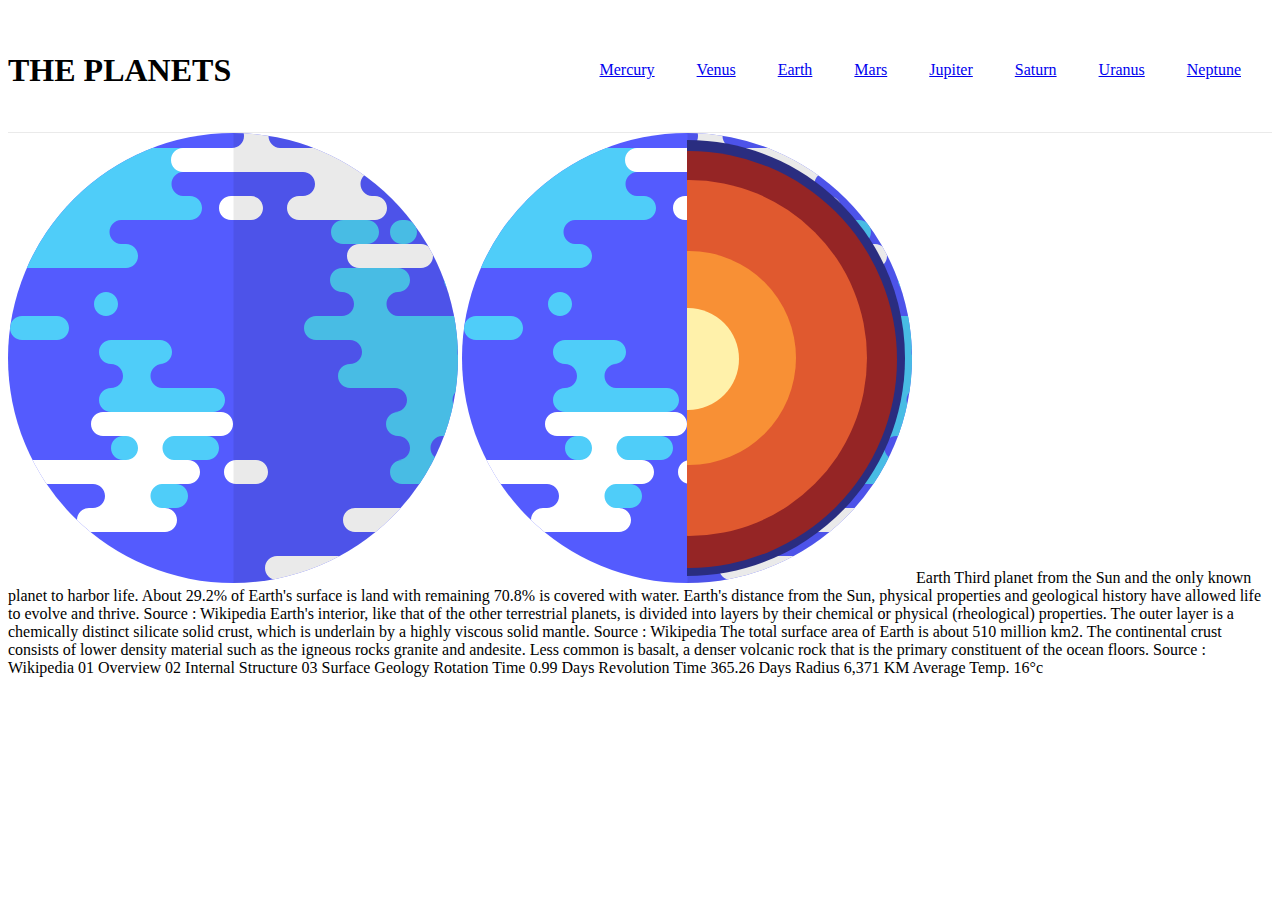
==== earth.html @ 42d2d6a1 "joe fixed my links because he's a god" ====
<!DOCTYPE html>
<html lang="en">
<head>
  <meta charset="UTF-8">
  <meta name="viewport" content="width=device-width, initial-scale=1.0">

  <link rel="icon" type="image/png" sizes="32x32" href="./assets/favicon-32x32.png">
  <link rel="stylesheet" href="styles.css">
  
  <title>Frontend Mentor | Planets fact site</title>
</head>

<body>

    <!-- Header Start -->

    <header>
      <div class="header__logo">
        <h1>THE PLANETS</h1>
      </div>
      <div>
        <ul class="header__nav">
          <li class="header__li"><a href="index.html">Mercury</a></li>
          <li class="header__li"><a href="venus.html">Venus</a></li>
          <li class="header__li"><a href="earth.html">Earth</a></li>
          <li class="header__li"><a href="mars.html">Mars</a></li>
          <li class="header__li"><a href="jupiter.html">Jupiter</a></li>
          <li class="header__li"><a href="saturn.html">Saturn</a></li>
          <li class="header__li"><a href="uranus.html">Uranus</a></li>
          <li class="header__li"><a href="neptune.html">Neptune</a></li>
        </ul>
      </div>
    </header>
  
    <!-- Header End -->

    <!-- Planet SVGs Start -->

    <svg xmlns="http://www.w3.org/2000/svg" xmlns:xlink="http://www.w3.org/1999/xlink" width="450" height="450"><defs><circle id="a" cx="225" cy="225" r="225"/><circle id="c" cx="225" cy="225" r="225"/><circle id="e" cx="225" cy="225" r="225"/><circle id="g" cx="225" cy="225" r="225"/><circle id="i" cx="225" cy="225" r="225"/><circle id="k" cx="225" cy="225" r="225"/></defs><g fill="none" fill-rule="evenodd"><circle cx="225" cy="225" r="225" fill="#545BFE" fill-rule="nonzero"/><mask id="b" fill="#fff"><use xlink:href="#a"/></mask><path fill="#4FCDF9" fill-rule="nonzero" d="M134 351c6.627 0 12-5.373 12-12s-5.373-12-12-12h-19c-6.627 0-12-5.373-12-12s5.373-12 12-12h-2c6.627 0 12-5.373 12-12s-5.373-12-12-12h-10c-6.627 0-12-5.373-12-12s5.373-12 12-12 12-5.373 12-12-5.373-12-12-12-12-5.373-12-12 5.373-12 12-12h49c6.627 0 12 5.373 12 12s-5.373 12-12 12h2v.01c-6.395.263-11.5 5.53-11.5 11.99s5.105 11.727 11.5 11.99v.01h51c6.627 0 12 5.373 12 12s-5.373 12-12 12h-6v.01c-6.395.262-11.5 5.53-11.5 11.99s5.105 11.728 11.5 11.99v.01c6.627 0 12 5.373 12 12s-5.373 12-12 12h-27v.01c-6.395.262-11.5 5.53-11.5 11.99s5.105 11.728 11.5 11.99v.01h-4c6.627 0 12 5.373 12 12s-5.373 12-12 12h-29c-6.627 0-12-5.373-12-12s5.373-12 12-12h-5zM49 183c6.627 0 12 5.373 12 12s-5.373 12-12 12H14c-6.627 0-12-5.373-12-12s5.373-12 12-12h35zm49-24c6.627 0 12 5.373 12 12s-5.373 12-12 12-12-5.373-12-12 5.373-12 12-12zm78-144c6.627 0 12 5.373 12 12s-5.373 12-12 12h-1v.01c-6.395.263-11.5 5.53-11.5 11.99s5.105 11.727 11.5 11.99V63h7c6.627 0 12 5.373 12 12s-5.373 12-12 12h-69v.01c-6.395.263-11.5 5.53-11.5 11.99s5.105 11.728 11.5 11.99v.01h5c6.627 0 12 5.373 12 12s-5.373 12-12 12H-1c-6.627 0-12-5.373-12-12s5.373-12 12-12H9c6.627 0 12-5.373 12-12S15.627 87 9 87h4C6.373 87 1 81.627 1 75s5.373-12 12-12h6c6.627 0 12-5.373 12-12s-5.373-12-12-12h-48c-6.627 0-12-5.373-12-12s5.373-12 12-12h205z" mask="url(#b)"/><mask id="d" fill="#fff"><use xlink:href="#c"/></mask><path fill="#4FCDF9" fill-rule="nonzero" d="M390 327c6.627 0 12-5.373 12-12s-5.373-12-12-12-12-5.373-12-12 5.373-12 12-12h-3c6.627 0 12-5.373 12-12s-5.373-12-12-12h-45c-6.627 0-12-5.373-12-12s5.373-12 12-12 12-5.373 12-12-5.373-12-12-12h-34c-6.627 0-12-5.373-12-12s5.373-12 12-12h26c6.627 0 12-5.373 12-12s-5.373-12-12-12-12-5.373-12-12 5.373-12 12-12h56c6.627 0 12 5.373 12 12s-5.373 12-12 12l-.001.01c-6.395.263-11.499 5.53-11.499 11.99s5.104 11.727 11.499 11.99l.001.01h91c6.627 0 12 5.373 12 12s-5.373 12-12 12h-20v.01c-6.395.263-11.5 5.53-11.5 11.99s5.105 11.727 11.5 11.99v.01h10c6.627 0 12 5.373 12 12s-5.373 12-12 12h-15l-.001.01c-6.395.263-11.499 5.53-11.499 11.99s5.104 11.727 11.499 11.99l.001.01h-2c6.627 0 12 5.373 12 12s-5.373 12-12 12h-20v.01c-6.395.262-11.5 5.53-11.5 11.99s5.105 11.728 11.5 11.99v.01h-4c6.627 0 12 5.373 12 12s-5.373 12-12 12h-36c-6.627 0-12-5.373-12-12s5.373-12 12-12h-4zm90-24c6.627 0 12 5.373 12 12s-5.373 12-12 12-12-5.373-12-12 5.373-12 12-12zm-18-168c6.627 0 12 5.373 12 12s-5.373 12-12 12h-14c-6.627 0-12-5.373-12-12s5.373-12 12-12h14zm198-72c6.627 0 12 5.373 12 12s-5.373 12-12 12h-7v.01c-6.395.263-11.5 5.53-11.5 11.99s5.105 11.728 11.5 11.99v.01h16c6.627 0 12 5.373 12 12s-5.373 12-12 12H495c-6.627 0-12-5.373-12-12s5.373-12 12-12h-5c6.627 0 12-5.373 12-12s-5.373-12-12-12h-41c-6.627 0-12-5.373-12-12s5.373-12 12-12h211zM359 87c6.627 0 12 5.373 12 12s-5.373 12-12 12h-24c-6.627 0-12-5.373-12-12s5.373-12 12-12h24zm38 0c6.627 0 12 5.373 12 12s-5.373 12-12 12h-3c-6.627 0-12-5.373-12-12s5.373-12 12-12h3zm13-48c6.627 0 12 5.373 12 12s-5.373 12-12 12h-24c-6.627 0-12-5.373-12-12s5.373-12 12-12h24z" mask="url(#d)"/><mask id="f" fill="#fff"><use xlink:href="#e"/></mask><path fill="#FFF" fill-rule="nonzero" d="M413 111c6.627 0 12 5.373 12 12s-5.373 12-12 12h-62c-6.627 0-12-5.373-12-12s5.373-12 12-12h62zM307 51c0-6.627-5.373-12-12-12H175c-6.627 0-12-5.373-12-12s5.373-12 12-12h49c6.627 0 12-5.373 12-12s-5.373-12-12-12h-16c-6.627 0-12-5.373-12-12s5.373-12 12-12h62c6.627 0 12 5.373 12 12s-5.373 12-12 12h2v.01c-6.395.262-11.5 5.53-11.5 11.99s5.105 11.728 11.5 11.99V15h160c6.627 0 12 5.373 12 12s-5.373 12-12 12h-68l-.001.01c-6.395.263-11.499 5.53-11.499 11.99S357.604 62.727 364 62.99L364 63h3c6.627 0 12 5.373 12 12s-5.373 12-12 12h-76c-6.627 0-12-5.373-12-12s5.373-12 12-12h4c6.627 0 12-5.373 12-12zm128 12c6.627 0 12 5.373 12 12s-5.373 12-12 12h-20c-6.627 0-12-5.373-12-12s5.373-12 12-12h20zm-192 0c6.627 0 12 5.373 12 12s-5.373 12-12 12h-20c-6.627 0-12-5.373-12-12s5.373-12 12-12h20zm231-96c6.627 0 12 5.373 12 12s-5.373 12-12 12H318c-6.627 0-12-5.373-12-12s5.373-12 12-12h156z" mask="url(#f)"/><mask id="h" fill="#fff"><use xlink:href="#g"/></mask><path fill="#FFF" fill-rule="nonzero" d="M97 363c0-6.627-5.373-12-12-12H17c-6.627 0-12-5.373-12-12s5.373-12 12-12h101c6.627 0 12-5.373 12-12s-5.373-12-12-12H95c-6.627 0-12-5.373-12-12s5.373-12 12-12h118c6.627 0 12 5.373 12 12s-5.373 12-12 12h-47v.01c-6.395.262-11.5 5.53-11.5 11.99s5.105 11.728 11.5 11.99v.01h14c6.627 0 12 5.373 12 12s-5.373 12-12 12h-26l-.001.01c-6.395.263-11.499 5.53-11.499 11.99s5.104 11.727 11.499 11.99l.001.01h3c6.627 0 12 5.373 12 12s-5.373 12-12 12H81c-6.627 0-12-5.373-12-12s5.373-12 12-12h4c6.627 0 12-5.373 12-12zm151-36c6.627 0 12 5.373 12 12s-5.373 12-12 12h-20c-6.627 0-12-5.373-12-12s5.373-12 12-12h20z" mask="url(#h)"/><mask id="j" fill="#fff"><use xlink:href="#i"/></mask><path fill="#FFF" fill-rule="nonzero" d="M349 459c0-6.627-5.373-12-12-12h-68c-6.627 0-12-5.373-12-12s5.373-12 12-12h101c6.627 0 12-5.373 12-12s-5.373-12-12-12h-23c-6.627 0-12-5.373-12-12s5.373-12 12-12h118c6.627 0 12 5.373 12 12s-5.373 12-12 12h-47v.01c-6.395.262-11.5 5.53-11.5 11.99s5.105 11.728 11.5 11.99v.01h14c6.627 0 12 5.373 12 12s-5.373 12-12 12h-26l-.001.01c-6.395.263-11.499 5.53-11.499 11.99s5.104 11.727 11.499 11.99l.001.01h3c6.627 0 12 5.373 12 12s-5.373 12-12 12h-76c-6.627 0-12-5.373-12-12s5.373-12 12-12h4c6.627 0 12-5.373 12-12zm151-36c6.627 0 12 5.373 12 12s-5.373 12-12 12h-20c-6.627 0-12-5.373-12-12s5.373-12 12-12h20z" mask="url(#j)"/><mask id="l" fill="#fff"><use xlink:href="#k"/></mask><path fill="#000" fill-rule="nonzero" mask="url(#l)" opacity=".078" d="M225.484-25h250.484v500H225.484z"/></g></svg>

    <svg xmlns="http://www.w3.org/2000/svg" xmlns:xlink="http://www.w3.org/1999/xlink" width="450" height="450"><defs><circle id="a" cx="225" cy="225" r="225"/><circle id="c" cx="225" cy="225" r="225"/><circle id="e" cx="225" cy="225" r="225"/><circle id="g" cx="225" cy="225" r="225"/><circle id="i" cx="225" cy="225" r="225"/><circle id="k" cx="225" cy="225" r="225"/><path id="m" d="M0 0c120.398 0 218 97.602 218 218S120.398 436 0 436z"/></defs><g fill="none" fill-rule="evenodd"><circle cx="225" cy="225" r="225" fill="#545BFE" fill-rule="nonzero"/><mask id="b" fill="#fff"><use xlink:href="#a"/></mask><path fill="#4FCDF9" fill-rule="nonzero" d="M134 351c6.627 0 12-5.373 12-12s-5.373-12-12-12h-19c-6.627 0-12-5.373-12-12s5.373-12 12-12h-2c6.627 0 12-5.373 12-12s-5.373-12-12-12h-10c-6.627 0-12-5.373-12-12s5.373-12 12-12 12-5.373 12-12-5.373-12-12-12-12-5.373-12-12 5.373-12 12-12h49c6.627 0 12 5.373 12 12s-5.373 12-12 12h2v.01c-6.395.263-11.5 5.53-11.5 11.99s5.105 11.727 11.5 11.99v.01h51c6.627 0 12 5.373 12 12s-5.373 12-12 12h-6v.01c-6.395.262-11.5 5.53-11.5 11.99s5.105 11.728 11.5 11.99v.01c6.627 0 12 5.373 12 12s-5.373 12-12 12h-27v.01c-6.395.262-11.5 5.53-11.5 11.99s5.105 11.728 11.5 11.99v.01h-4c6.627 0 12 5.373 12 12s-5.373 12-12 12h-29c-6.627 0-12-5.373-12-12s5.373-12 12-12h-5zM49 183c6.627 0 12 5.373 12 12s-5.373 12-12 12H14c-6.627 0-12-5.373-12-12s5.373-12 12-12h35zm49-24c6.627 0 12 5.373 12 12s-5.373 12-12 12-12-5.373-12-12 5.373-12 12-12zm78-144c6.627 0 12 5.373 12 12s-5.373 12-12 12h-1v.01c-6.395.263-11.5 5.53-11.5 11.99s5.105 11.727 11.5 11.99V63h7c6.627 0 12 5.373 12 12s-5.373 12-12 12h-69v.01c-6.395.263-11.5 5.53-11.5 11.99s5.105 11.728 11.5 11.99v.01h5c6.627 0 12 5.373 12 12s-5.373 12-12 12H-1c-6.627 0-12-5.373-12-12s5.373-12 12-12H9c6.627 0 12-5.373 12-12S15.627 87 9 87h4C6.373 87 1 81.627 1 75s5.373-12 12-12h6c6.627 0 12-5.373 12-12s-5.373-12-12-12h-48c-6.627 0-12-5.373-12-12s5.373-12 12-12h205z" mask="url(#b)"/><mask id="d" fill="#fff"><use xlink:href="#c"/></mask><path fill="#4FCDF9" fill-rule="nonzero" d="M390 327c6.627 0 12-5.373 12-12s-5.373-12-12-12-12-5.373-12-12 5.373-12 12-12h-3c6.627 0 12-5.373 12-12s-5.373-12-12-12h-45c-6.627 0-12-5.373-12-12s5.373-12 12-12 12-5.373 12-12-5.373-12-12-12h-34c-6.627 0-12-5.373-12-12s5.373-12 12-12h26c6.627 0 12-5.373 12-12s-5.373-12-12-12-12-5.373-12-12 5.373-12 12-12h56c6.627 0 12 5.373 12 12s-5.373 12-12 12l-.001.01c-6.395.263-11.499 5.53-11.499 11.99s5.104 11.727 11.499 11.99l.001.01h91c6.627 0 12 5.373 12 12s-5.373 12-12 12h-20v.01c-6.395.263-11.5 5.53-11.5 11.99s5.105 11.727 11.5 11.99v.01h10c6.627 0 12 5.373 12 12s-5.373 12-12 12h-15l-.001.01c-6.395.263-11.499 5.53-11.499 11.99s5.104 11.727 11.499 11.99l.001.01h-2c6.627 0 12 5.373 12 12s-5.373 12-12 12h-20v.01c-6.395.262-11.5 5.53-11.5 11.99s5.105 11.728 11.5 11.99v.01h-4c6.627 0 12 5.373 12 12s-5.373 12-12 12h-36c-6.627 0-12-5.373-12-12s5.373-12 12-12h-4zm90-24c6.627 0 12 5.373 12 12s-5.373 12-12 12-12-5.373-12-12 5.373-12 12-12zm-18-168c6.627 0 12 5.373 12 12s-5.373 12-12 12h-14c-6.627 0-12-5.373-12-12s5.373-12 12-12h14zm198-72c6.627 0 12 5.373 12 12s-5.373 12-12 12h-7v.01c-6.395.263-11.5 5.53-11.5 11.99s5.105 11.728 11.5 11.99v.01h16c6.627 0 12 5.373 12 12s-5.373 12-12 12H495c-6.627 0-12-5.373-12-12s5.373-12 12-12h-5c6.627 0 12-5.373 12-12s-5.373-12-12-12h-41c-6.627 0-12-5.373-12-12s5.373-12 12-12h211zM359 87c6.627 0 12 5.373 12 12s-5.373 12-12 12h-24c-6.627 0-12-5.373-12-12s5.373-12 12-12h24zm38 0c6.627 0 12 5.373 12 12s-5.373 12-12 12h-3c-6.627 0-12-5.373-12-12s5.373-12 12-12h3zm13-48c6.627 0 12 5.373 12 12s-5.373 12-12 12h-24c-6.627 0-12-5.373-12-12s5.373-12 12-12h24z" mask="url(#d)"/><mask id="f" fill="#fff"><use xlink:href="#e"/></mask><path fill="#FFF" fill-rule="nonzero" d="M413 111c6.627 0 12 5.373 12 12s-5.373 12-12 12h-62c-6.627 0-12-5.373-12-12s5.373-12 12-12h62zM307 51c0-6.627-5.373-12-12-12H175c-6.627 0-12-5.373-12-12s5.373-12 12-12h49c6.627 0 12-5.373 12-12s-5.373-12-12-12h-16c-6.627 0-12-5.373-12-12s5.373-12 12-12h62c6.627 0 12 5.373 12 12s-5.373 12-12 12h2v.01c-6.395.262-11.5 5.53-11.5 11.99s5.105 11.728 11.5 11.99V15h160c6.627 0 12 5.373 12 12s-5.373 12-12 12h-68l-.001.01c-6.395.263-11.499 5.53-11.499 11.99S357.604 62.727 364 62.99L364 63h3c6.627 0 12 5.373 12 12s-5.373 12-12 12h-76c-6.627 0-12-5.373-12-12s5.373-12 12-12h4c6.627 0 12-5.373 12-12zm128 12c6.627 0 12 5.373 12 12s-5.373 12-12 12h-20c-6.627 0-12-5.373-12-12s5.373-12 12-12h20zm-192 0c6.627 0 12 5.373 12 12s-5.373 12-12 12h-20c-6.627 0-12-5.373-12-12s5.373-12 12-12h20zm231-96c6.627 0 12 5.373 12 12s-5.373 12-12 12H318c-6.627 0-12-5.373-12-12s5.373-12 12-12h156z" mask="url(#f)"/><mask id="h" fill="#fff"><use xlink:href="#g"/></mask><path fill="#FFF" fill-rule="nonzero" d="M97 363c0-6.627-5.373-12-12-12H17c-6.627 0-12-5.373-12-12s5.373-12 12-12h101c6.627 0 12-5.373 12-12s-5.373-12-12-12H95c-6.627 0-12-5.373-12-12s5.373-12 12-12h118c6.627 0 12 5.373 12 12s-5.373 12-12 12h-47v.01c-6.395.262-11.5 5.53-11.5 11.99s5.105 11.728 11.5 11.99v.01h14c6.627 0 12 5.373 12 12s-5.373 12-12 12h-26l-.001.01c-6.395.263-11.499 5.53-11.499 11.99s5.104 11.727 11.499 11.99l.001.01h3c6.627 0 12 5.373 12 12s-5.373 12-12 12H81c-6.627 0-12-5.373-12-12s5.373-12 12-12h4c6.627 0 12-5.373 12-12zm151-36c6.627 0 12 5.373 12 12s-5.373 12-12 12h-20c-6.627 0-12-5.373-12-12s5.373-12 12-12h20z" mask="url(#h)"/><mask id="j" fill="#fff"><use xlink:href="#i"/></mask><path fill="#FFF" fill-rule="nonzero" d="M349 459c0-6.627-5.373-12-12-12h-68c-6.627 0-12-5.373-12-12s5.373-12 12-12h101c6.627 0 12-5.373 12-12s-5.373-12-12-12h-23c-6.627 0-12-5.373-12-12s5.373-12 12-12h118c6.627 0 12 5.373 12 12s-5.373 12-12 12h-47v.01c-6.395.262-11.5 5.53-11.5 11.99s5.105 11.728 11.5 11.99v.01h14c6.627 0 12 5.373 12 12s-5.373 12-12 12h-26l-.001.01c-6.395.263-11.499 5.53-11.499 11.99s5.104 11.727 11.499 11.99l.001.01h3c6.627 0 12 5.373 12 12s-5.373 12-12 12h-76c-6.627 0-12-5.373-12-12s5.373-12 12-12h4c6.627 0 12-5.373 12-12zm151-36c6.627 0 12 5.373 12 12s-5.373 12-12 12h-20c-6.627 0-12-5.373-12-12s5.373-12 12-12h20z" mask="url(#j)"/><mask id="l" fill="#fff"><use xlink:href="#k"/></mask><path fill="#000" fill-rule="nonzero" mask="url(#l)" opacity=".078" d="M225.484-25h250.484v500H225.484z"/><g transform="translate(225 7)"><mask id="n" fill="#fff"><use xlink:href="#m"/></mask><use fill="#2A2D80" xlink:href="#m"/><circle cx="1.5" cy="219.5" r="208.5" fill="#952525" mask="url(#n)"/><circle cx="2" cy="218" r="178" fill="#E0592F" mask="url(#n)"/><circle cx="2" cy="218" r="107" fill="#F89035" mask="url(#n)"/><circle cx="1" cy="219" r="51" fill="#FFF1AA" mask="url(#n)"/></g></g></svg>

    <!-- Planet SVGs End -->

  Earth

  <!-- Overview Content Start -->

  Third planet from the Sun and the only known planet to harbor life. 
  About 29.2% of Earth's surface is land with remaining 70.8% is 
  covered with water. Earth's distance from the Sun, physical properties 
  and geological history have allowed life to evolve and thrive.

  Source : Wikipedia <!-- URL: https://en.wikipedia.org/wiki/Earth -->

  <!-- Overview Content End -->

  <!-- Internal Structure Content Start -->

  Earth's interior, like that of the other terrestrial planets, is divided 
  into layers by their chemical or physical (rheological) properties. The 
  outer layer is a chemically distinct silicate solid crust, which is 
  underlain by a highly viscous solid mantle.

  Source : Wikipedia <!-- URL: https://en.wikipedia.org/wiki/Earth#Internal_structure -->

  <!-- Internal Structure Content End -->

  <!-- Surface Geology Content Start -->

  The total surface area of Earth is about 510 million km2. The continental 
  crust consists of lower density material such as the igneous rocks granite 
  and andesite. Less common is basalt, a denser volcanic rock that is the 
  primary constituent of the ocean floors.

  Source : Wikipedia <!-- URL: https://en.wikipedia.org/wiki/Earth#Surface -->

  <!-- Surface Geology Content End -->

  01 Overview
  02 Internal Structure
  03 Surface Geology

  Rotation Time
  0.99 Days

  Revolution Time
  365.26 Days

  Radius
  6,371 KM

  Average Temp.
  16°c
</body>

</html>
---- styles.css ----
/* Header */
header {
  position: relative;
  display: flex;
  justify-content: space-between;
  align-items: center;
  padding: 1rem 0;
  border-bottom: 1px solid #eaeaea;
}

/* Navigation */
nav {
  position: relative;
  display: flex;
  display: flex;
  flex-direction: row;
  justify-content: space-between;
}

.header__logo {
  margin-right: 1rem;
}

.header__nav {
  margin: 1;
  /* margin-left: 1rem; */
  display: flex;
  flex-direction: row;
  justify-content: space-between;
  padding: 1rem 0;
  padding-right: 10px;
  list-style: none;
}

.header__li {
  margin: 0 1rem;
  padding: 5px;
  
}

/* Body */
body {
  position: relative;
}

/* Footer */
footer {
  position: relative;
}
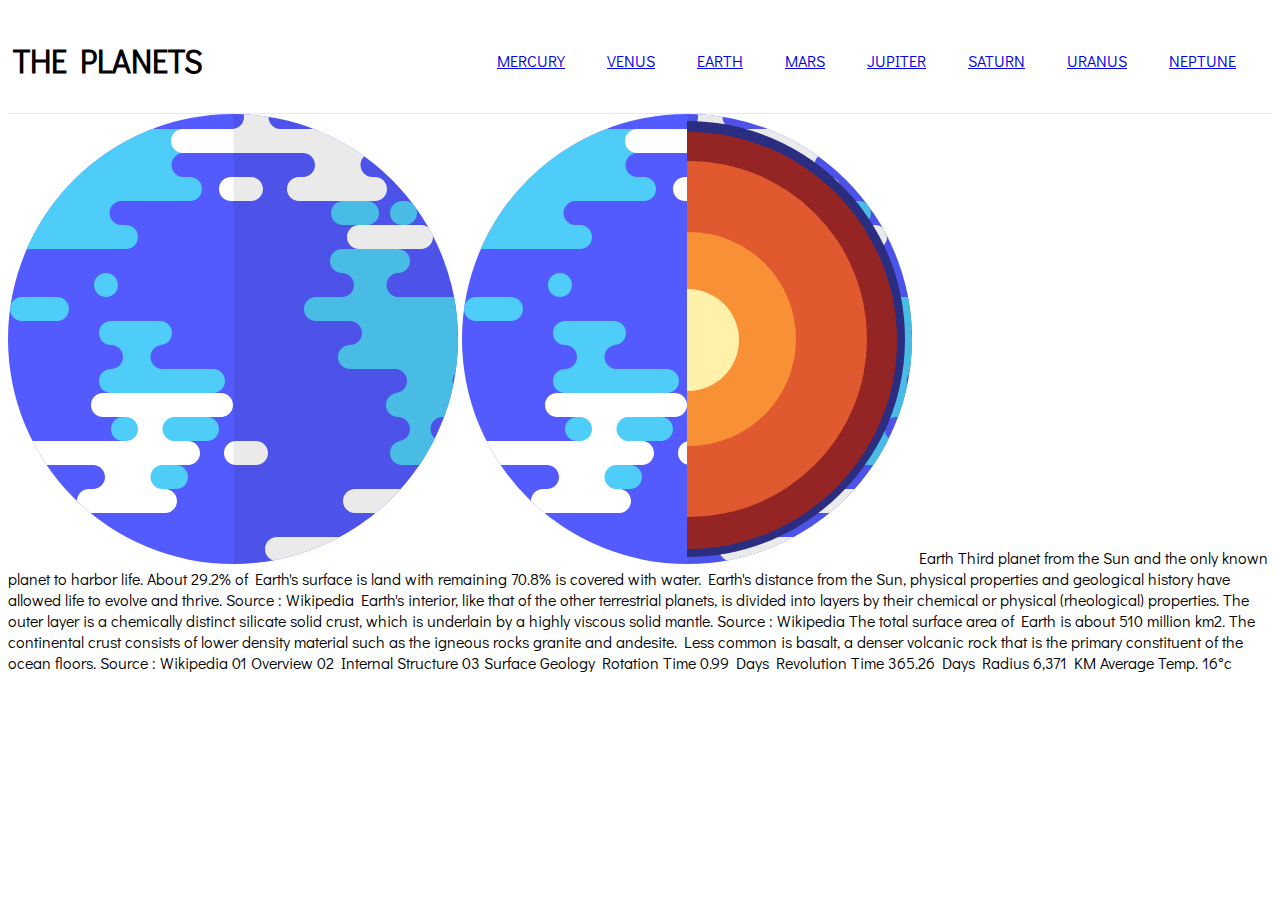
==== commit 9dcc6daa: "found a similar font to preview. sticking with it for now" ====
--- a/earth.html
+++ b/earth.html
@@ -6,6 +6,9 @@
 
   <link rel="icon" type="image/png" sizes="32x32" href="./assets/favicon-32x32.png">
   <link rel="stylesheet" href="styles.css">
+  <link rel="preconnect" href="https://fonts.googleapis.com">
+<link rel="preconnect" href="https://fonts.gstatic.com" crossorigin>
+<link href="https://fonts.googleapis.com/css2?family=Bebas+Neue&family=Didact+Gothic&display=swap" rel="stylesheet">
   
   <title>Frontend Mentor | Planets fact site</title>
 </head>
@@ -20,14 +23,14 @@
       </div>
       <div>
         <ul class="header__nav">
-          <li class="header__li"><a href="index.html">Mercury</a></li>
-          <li class="header__li"><a href="venus.html">Venus</a></li>
-          <li class="header__li"><a href="earth.html">Earth</a></li>
-          <li class="header__li"><a href="mars.html">Mars</a></li>
-          <li class="header__li"><a href="jupiter.html">Jupiter</a></li>
-          <li class="header__li"><a href="saturn.html">Saturn</a></li>
-          <li class="header__li"><a href="uranus.html">Uranus</a></li>
-          <li class="header__li"><a href="neptune.html">Neptune</a></li>
+          <li class="header__li"><a href="index.html">MERCURY</a></li>
+          <li class="header__li"><a href="venus.html">VENUS</a></li>
+          <li class="header__li"><a href="earth.html">EARTH</a></li>
+          <li class="header__li"><a href="mars.html">MARS</a></li>
+          <li class="header__li"><a href="jupiter.html">JUPITER</a></li>
+          <li class="header__li"><a href="saturn.html">SATURN</a></li>
+          <li class="header__li"><a href="uranus.html">URANUS</a></li>
+          <li class="header__li"><a href="neptune.html">NEPTUNE</a></li>
         </ul>
       </div>
     </header>
--- a/styles.css
+++ b/styles.css
@@ -6,6 +6,7 @@
   align-items: center;
   padding: 1rem 0;
   border-bottom: 1px solid #eaeaea;
+  padding: 5px;
 }
 
 /* Navigation */
@@ -35,12 +36,14 @@
 .header__li {
   margin: 0 1rem;
   padding: 5px;
-  
+
 }
 
 /* Body */
 body {
   position: relative;
+  font-family: 'Bebas Neue', sans-serif;
+  font-family: 'Didact Gothic', sans-serif;
 }
 
 /* Footer */
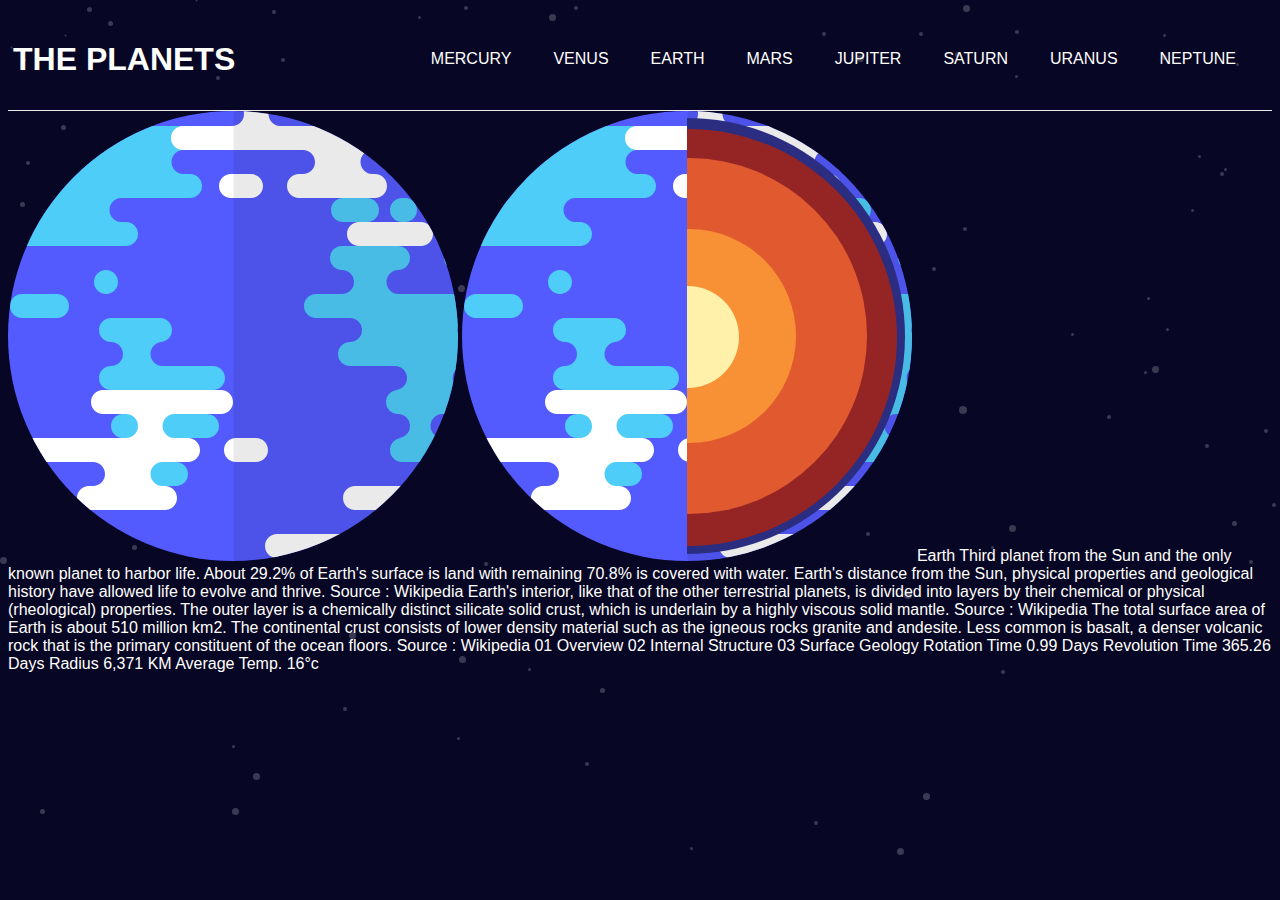
==== commit 20293ee6: "back on the grind" ====
--- a/earth.html
+++ b/earth.html
@@ -7,8 +7,8 @@
   <link rel="icon" type="image/png" sizes="32x32" href="./assets/favicon-32x32.png">
   <link rel="stylesheet" href="styles.css">
   <link rel="preconnect" href="https://fonts.googleapis.com">
-<link rel="preconnect" href="https://fonts.gstatic.com" crossorigin>
-<link href="https://fonts.googleapis.com/css2?family=Bebas+Neue&family=Didact+Gothic&display=swap" rel="stylesheet">
+  <link rel="preconnect" href="https://fonts.gstatic.com" crossorigin>
+  <link href="https://fonts.googleapis.com/css2?family=Noto+Sans:ital,wght@0,100..900;1,100..900&display=swap" rel="stylesheet">
   
   <title>Frontend Mentor | Planets fact site</title>
 </head>
--- a/styles.css
+++ b/styles.css
@@ -8,6 +8,7 @@
   border-bottom: 1px solid #eaeaea;
   padding: 5px;
 }
+
 
 /* Navigation */
 nav {
@@ -39,14 +40,80 @@
 
 }
 
+
 /* Body */
 body {
   position: relative;
-  font-family: 'Bebas Neue', sans-serif;
+  font-family: 'Noto Sans', sans-serif;
   font-family: 'Didact Gothic', sans-serif;
+  font-weight:400;
+  background-color: rgba(7,6,37,255);
+  color: #fffffc;
+  background-image: url('data:image/svg+xml,<svg xmlns="http://www.w3.org/2000/svg" width="1532" height="1291"><g fill="%23FFF" fill-rule="evenodd" opacity=".202"><circle cx="1155.5" cy="369.5" r="3.5"/><circle cx="1145.5" cy="372.5" r="1.5"/><circle cx="1167.5" cy="329.5" r="1.5"/><circle cx="1148.5" cy="298.5" r="1.5"/><circle cx="1225.5" cy="169.5" r="1.5"/><circle cx="1222" cy="174" r="2"/><circle cx="1199.5" cy="156.5" r="1.5"/><circle cx="1192.5" cy="210.5" r="1.5"/><circle cx="1344" cy="192" r="2"/><circle cx="1336" cy="332" r="2"/><circle cx="1362.5" cy="350.5" r="1.5"/><circle cx="1164.5" cy="57.5" r="2.5"/><circle cx="1237.5" cy="64.5" r="1.5"/><circle cx="1164.5" cy="35.5" r="1.5"/><circle cx="1016.5" cy="76.5" r="1.5"/><circle cx="1017" cy="32" r="2"/><circle cx="966.5" cy="8.5" r="3.5"/><circle cx="957.5" cy="54.5" r="2.5"/><circle cx="860.5" cy="58.5" r="3.5"/><circle cx="921" cy="34" r="2"/><circle cx="965" cy="229" r="2"/><circle cx="934" cy="269" r="2"/><circle cx="885.5" cy="287.5" r="1.5"/><circle cx="874.5" cy="302.5" r="1.5"/><circle cx="963" cy="410" r="4"/><circle cx="852" cy="372" r="2"/><circle cx="805" cy="331" r="2"/><circle cx="812.5" cy="256.5" r="1"/><circle cx="766.5" cy="281.5" r="1.5"/><circle cx="1510" cy="17" r="2"/><circle cx="1516.5" cy="20.5" r="2.5"/><circle cx="1457" cy="200" r="2"/><circle cx="1431.5" cy="75.5" r="1.5"/><circle cx="1420.5" cy="89.5" r="1.5"/><circle cx="1357.5" cy="43.5" r="1"/><circle cx="1310.5" cy="70.5" r="1.5"/><circle cx="805.5" cy="474.5" r="2.5"/><circle cx="1490" cy="409" r="2"/><circle cx="1508.5" cy="356.5" r="1.5"/><circle cx="1072.5" cy="334.5" r="1.5"/><circle cx="1109" cy="417" r="2"/><circle cx="1207" cy="446" r="2"/><circle cx="1266" cy="431" r="2"/><circle cx="1234.5" cy="523.5" r="2.5"/><circle cx="1274" cy="505" r="2"/><circle cx="1403.5" cy="481.5" r="1.5"/><circle cx="1417" cy="525" r="2"/><circle cx="1251" cy="562" r="2"/><circle cx="1326" cy="578" r="2"/><circle cx="1417.5" cy="661.5" r="2.5"/><circle cx="1396" cy="696" r="2"/><circle cx="1427.5" cy="677.5" r="1.5"/><circle cx="1258.5" cy="643.5" r="1.5"/><circle cx="1343.5" cy="758.5" r="2.5"/><circle cx="1498" cy="673" r="2"/><circle cx="1529.5" cy="633.5" r="2.5"/><circle cx="1440.5" cy="575.5" r="1"/><circle cx="1306.5" cy="918.5" r="1.5"/><circle cx="1499" cy="911" r="2"/><circle cx="1467.5" cy="923.5" r="1.5"/><circle cx="1497" cy="1029" r="2"/><circle cx="1432.5" cy="1044.5" r="1.5"/><circle cx="824" cy="34" r="2"/><circle cx="602" cy="140" r="2"/><circle cx="640.5" cy="314.5" r="1.5"/><circle cx="606" cy="365" r="2"/><circle cx="466" cy="8" r="2"/><circle cx="576" cy="8" r="2"/><circle cx="552.5" cy="17.5" r="3.5"/><circle cx="464" cy="61" r="2"/><circle cx="218" cy="78" r="2"/><circle cx="419.5" cy="17.5" r="1.5"/><circle cx="461.5" cy="288.5" r="3.5"/><circle cx="440.5" cy="279.5" r="1.5"/><circle cx="386" cy="332" r="2"/><circle cx="404" cy="342" r="2"/><circle cx="378" cy="270" r="2"/><circle cx="362" cy="365" r="2"/><circle cx="373.5" cy="433.5" r="3.5"/><circle cx="511.5" cy="464.5" r="1.5"/><circle cx="627.5" cy="474.5" r="1.5"/><circle cx="644" cy="492" r="2"/><circle cx="117.5" cy="199.5" r="1.5"/><circle cx="118" cy="207" r="2"/><circle cx="89.5" cy="9.5" r="2.5"/><circle cx="110.5" cy="23.5" r="2.5"/><circle cx="196.5" cy=".5" r="1"/><circle cx="274" cy="12" r="2"/><circle cx="283" cy="60" r="2"/><circle cx="63.5" cy="127.5" r="2.5"/><circle cx="24" cy="60" r="2"/><circle cx="65.5" cy="35.5" r="1"/><circle cx="28" cy="163" r="2"/><circle cx="22.5" cy="204.5" r="2.5"/><circle cx="99" cy="268" r="4"/><circle cx="50.5" cy="228.5" r="1"/><circle cx="37.5" cy="257.5" r="1.5"/><circle cx="85" cy="291" r="2"/><circle cx="11.5" cy="47.5" r="1"/><circle cx="138" cy="426" r="4"/><circle cx="262.5" cy="486.5" r="3.5"/><circle cx="269.5" cy="452.5" r="1.5"/><circle cx="134.5" cy="547.5" r="2.5"/><circle cx="3.5" cy="560.5" r="3.5"/><circle cx="429.5" cy="573.5" r="1.5"/><circle cx="486" cy="564" r="2"/><circle cx="511" cy="597" r="2"/><circle cx="352.5" cy="635.5" r="3.5"/><circle cx="345" cy="709" r="2"/><circle cx="256.5" cy="776.5" r="3.5"/><circle cx="235.5" cy="811.5" r="3.5"/><circle cx="229.5" cy="664.5" r="1.5"/><circle cx="233.5" cy="746.5" r="1.5"/><circle cx="42.5" cy="811.5" r="2.5"/><circle cx="77.5" cy="980.5" r="2.5"/><circle cx="255" cy="938" r="2"/><circle cx="32.5" cy="938.5" r="3.5"/><circle cx="23.5" cy="1086.5" r="1.5"/><circle cx="108.5" cy="1238.5" r="3.5"/><circle cx="159.5" cy="1159.5" r="2.5"/><circle cx="90.5" cy="1192.5" r="1"/><circle cx="300.5" cy="1081.5" r="3.5"/><circle cx="388.5" cy="1154.5" r="3.5"/><circle cx="343" cy="1124" r="2"/><circle cx="467.5" cy="1072.5" r="1.5"/><circle cx="532.5" cy="1146.5" r="2.5"/><circle cx="555.5" cy="1153.5" r="2.5"/><circle cx="546.5" cy="1137.5" r="1"/><circle cx="318" cy="1199" r="4"/><circle cx="301.5" cy="1186.5" r="1.5"/><circle cx="408" cy="1230" r="2"/><circle cx="491.5" cy="1210.5" r="1"/><circle cx="565.5" cy="1178.5" r="1.5"/><circle cx="656.5" cy="1235.5" r="3.5"/><circle cx="709" cy="1285" r="2"/><circle cx="324.5" cy="1289.5" r="1.5"/><circle cx="332.5" cy="1278.5" r="1.5"/><circle cx="819.5" cy="1028.5" r="2.5"/><circle cx="875" cy="1157" r="2"/><circle cx="963.5" cy="1152.5" r="2.5"/><circle cx="962" cy="1145" r="2"/><circle cx="1069.5" cy="1181.5" r="11.5"/><circle cx="1003.5" cy="1152.5" r="2.5"/><circle cx="940.5" cy="1193.5" r="2.5"/><circle cx="907" cy="1068" r="2"/><circle cx="945" cy="925" r="2"/><circle cx="1204" cy="1186" r="2"/><circle cx="691.5" cy="848.5" r="1.5"/><circle cx="831" cy="1013" r="2"/><circle cx="833.5" cy="1082.5" r="2.5"/><circle cx="833" cy="1190" r="2"/><circle cx="1155.5" cy="1022.5" r="3.5"/><circle cx="908" cy="595" r="4"/><circle cx="1012.5" cy="528.5" r="3.5"/><circle cx="992.5" cy="547.5" r="1.5"/><circle cx="577" cy="960" r="2"/><circle cx="599.5" cy="939.5" r="1.5"/><circle cx="446" cy="959" r="2"/><circle cx="868" cy="534" r="2"/><circle cx="683.5" cy="574.5" r="1.5"/><circle cx="694.5" cy="526.5" r="1.5"/><circle cx="462.5" cy="659.5" r="3.5"/><circle cx="458.5" cy="738.5" r="1.5"/><circle cx="587" cy="764" r="2"/><circle cx="602.5" cy="690.5" r="2.5"/><circle cx="529.5" cy="669.5" r="1.5"/><circle cx="900.5" cy="851.5" r="3.5"/><circle cx="926.5" cy="796.5" r="3.5"/><circle cx="816" cy="823" r="2"/><circle cx="1003" cy="672" r="2"/></g></svg>');
+}
+
+.planet__container {
+  position: relative;
+  display: flex;
+  flex-direction: column;
+  justify-content: left;
+  align-items: left;
+  /* width: 100%;
+  height: 100%;
+  left: 0;
+  right: 0; */
+  padding: 1rem 0;
+  margin: 1rem 0;
+}
+
+.planet__top {
+  position: absolute;
+  display: flex;
+  flex-direction: column;
+  justify-content: left;
+  align-items: left;
+  padding: 10rem 0;
+  transition: opacity 2.5s ease-in-out;
+}
+
+
+.planet__bottom {
+  position: relative;
+  display: flex;
+  flex-direction: column;
+  justify-content: left;
+  align-items: left;
+  padding: 10rem 0;
+  transition: opacity 2.5s ease-in-out;
+}
+
+.planet__top {
+  opacity: 1;
+}
+
+.planet__container:hover .planet__top {
+  opacity: 0;
 }
 
 /* Footer */
 footer {
   position: relative;
 }
+
+a:link, a:visited {
+  color: #fffffc;
+  text-decoration: none;
+}
+
+a:hover {
+  color: #bd0f26;
+  text-decoration: none;
+}
+
+a:active {
+  color: #bd0f26;
+  text-decoration: none;
+}
+
+
+
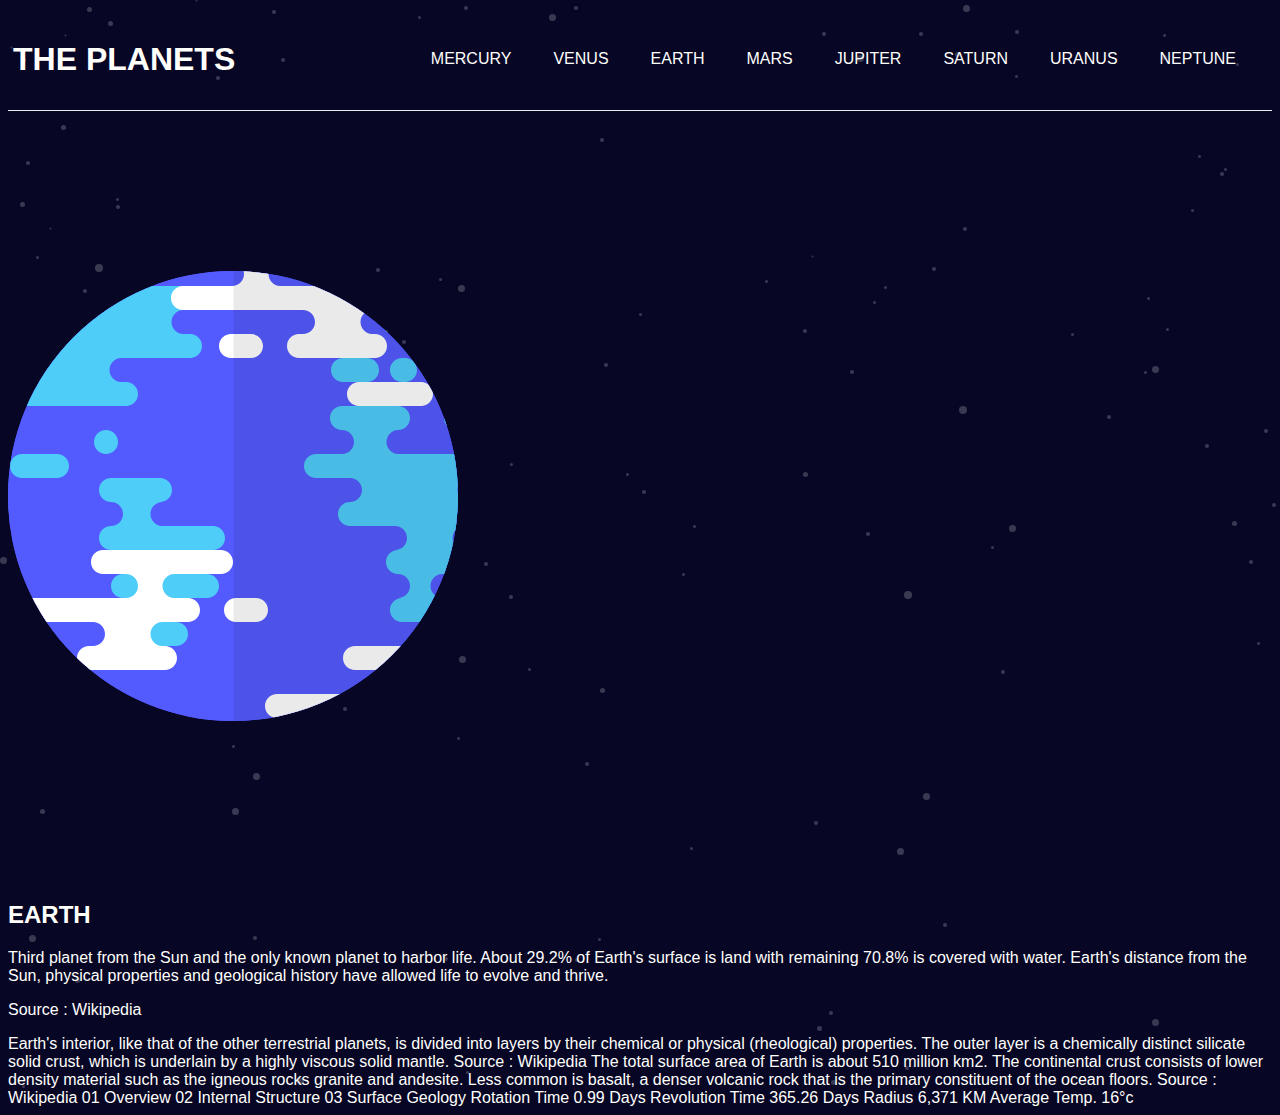
==== commit 2ed1afa3: "layered svg for mercury/earth, added div containers" ====
--- a/earth.html
+++ b/earth.html
@@ -39,22 +39,34 @@
 
     <!-- Planet SVGs Start -->
 
-    <svg xmlns="http://www.w3.org/2000/svg" xmlns:xlink="http://www.w3.org/1999/xlink" width="450" height="450"><defs><circle id="a" cx="225" cy="225" r="225"/><circle id="c" cx="225" cy="225" r="225"/><circle id="e" cx="225" cy="225" r="225"/><circle id="g" cx="225" cy="225" r="225"/><circle id="i" cx="225" cy="225" r="225"/><circle id="k" cx="225" cy="225" r="225"/></defs><g fill="none" fill-rule="evenodd"><circle cx="225" cy="225" r="225" fill="#545BFE" fill-rule="nonzero"/><mask id="b" fill="#fff"><use xlink:href="#a"/></mask><path fill="#4FCDF9" fill-rule="nonzero" d="M134 351c6.627 0 12-5.373 12-12s-5.373-12-12-12h-19c-6.627 0-12-5.373-12-12s5.373-12 12-12h-2c6.627 0 12-5.373 12-12s-5.373-12-12-12h-10c-6.627 0-12-5.373-12-12s5.373-12 12-12 12-5.373 12-12-5.373-12-12-12-12-5.373-12-12 5.373-12 12-12h49c6.627 0 12 5.373 12 12s-5.373 12-12 12h2v.01c-6.395.263-11.5 5.53-11.5 11.99s5.105 11.727 11.5 11.99v.01h51c6.627 0 12 5.373 12 12s-5.373 12-12 12h-6v.01c-6.395.262-11.5 5.53-11.5 11.99s5.105 11.728 11.5 11.99v.01c6.627 0 12 5.373 12 12s-5.373 12-12 12h-27v.01c-6.395.262-11.5 5.53-11.5 11.99s5.105 11.728 11.5 11.99v.01h-4c6.627 0 12 5.373 12 12s-5.373 12-12 12h-29c-6.627 0-12-5.373-12-12s5.373-12 12-12h-5zM49 183c6.627 0 12 5.373 12 12s-5.373 12-12 12H14c-6.627 0-12-5.373-12-12s5.373-12 12-12h35zm49-24c6.627 0 12 5.373 12 12s-5.373 12-12 12-12-5.373-12-12 5.373-12 12-12zm78-144c6.627 0 12 5.373 12 12s-5.373 12-12 12h-1v.01c-6.395.263-11.5 5.53-11.5 11.99s5.105 11.727 11.5 11.99V63h7c6.627 0 12 5.373 12 12s-5.373 12-12 12h-69v.01c-6.395.263-11.5 5.53-11.5 11.99s5.105 11.728 11.5 11.99v.01h5c6.627 0 12 5.373 12 12s-5.373 12-12 12H-1c-6.627 0-12-5.373-12-12s5.373-12 12-12H9c6.627 0 12-5.373 12-12S15.627 87 9 87h4C6.373 87 1 81.627 1 75s5.373-12 12-12h6c6.627 0 12-5.373 12-12s-5.373-12-12-12h-48c-6.627 0-12-5.373-12-12s5.373-12 12-12h205z" mask="url(#b)"/><mask id="d" fill="#fff"><use xlink:href="#c"/></mask><path fill="#4FCDF9" fill-rule="nonzero" d="M390 327c6.627 0 12-5.373 12-12s-5.373-12-12-12-12-5.373-12-12 5.373-12 12-12h-3c6.627 0 12-5.373 12-12s-5.373-12-12-12h-45c-6.627 0-12-5.373-12-12s5.373-12 12-12 12-5.373 12-12-5.373-12-12-12h-34c-6.627 0-12-5.373-12-12s5.373-12 12-12h26c6.627 0 12-5.373 12-12s-5.373-12-12-12-12-5.373-12-12 5.373-12 12-12h56c6.627 0 12 5.373 12 12s-5.373 12-12 12l-.001.01c-6.395.263-11.499 5.53-11.499 11.99s5.104 11.727 11.499 11.99l.001.01h91c6.627 0 12 5.373 12 12s-5.373 12-12 12h-20v.01c-6.395.263-11.5 5.53-11.5 11.99s5.105 11.727 11.5 11.99v.01h10c6.627 0 12 5.373 12 12s-5.373 12-12 12h-15l-.001.01c-6.395.263-11.499 5.53-11.499 11.99s5.104 11.727 11.499 11.99l.001.01h-2c6.627 0 12 5.373 12 12s-5.373 12-12 12h-20v.01c-6.395.262-11.5 5.53-11.5 11.99s5.105 11.728 11.5 11.99v.01h-4c6.627 0 12 5.373 12 12s-5.373 12-12 12h-36c-6.627 0-12-5.373-12-12s5.373-12 12-12h-4zm90-24c6.627 0 12 5.373 12 12s-5.373 12-12 12-12-5.373-12-12 5.373-12 12-12zm-18-168c6.627 0 12 5.373 12 12s-5.373 12-12 12h-14c-6.627 0-12-5.373-12-12s5.373-12 12-12h14zm198-72c6.627 0 12 5.373 12 12s-5.373 12-12 12h-7v.01c-6.395.263-11.5 5.53-11.5 11.99s5.105 11.728 11.5 11.99v.01h16c6.627 0 12 5.373 12 12s-5.373 12-12 12H495c-6.627 0-12-5.373-12-12s5.373-12 12-12h-5c6.627 0 12-5.373 12-12s-5.373-12-12-12h-41c-6.627 0-12-5.373-12-12s5.373-12 12-12h211zM359 87c6.627 0 12 5.373 12 12s-5.373 12-12 12h-24c-6.627 0-12-5.373-12-12s5.373-12 12-12h24zm38 0c6.627 0 12 5.373 12 12s-5.373 12-12 12h-3c-6.627 0-12-5.373-12-12s5.373-12 12-12h3zm13-48c6.627 0 12 5.373 12 12s-5.373 12-12 12h-24c-6.627 0-12-5.373-12-12s5.373-12 12-12h24z" mask="url(#d)"/><mask id="f" fill="#fff"><use xlink:href="#e"/></mask><path fill="#FFF" fill-rule="nonzero" d="M413 111c6.627 0 12 5.373 12 12s-5.373 12-12 12h-62c-6.627 0-12-5.373-12-12s5.373-12 12-12h62zM307 51c0-6.627-5.373-12-12-12H175c-6.627 0-12-5.373-12-12s5.373-12 12-12h49c6.627 0 12-5.373 12-12s-5.373-12-12-12h-16c-6.627 0-12-5.373-12-12s5.373-12 12-12h62c6.627 0 12 5.373 12 12s-5.373 12-12 12h2v.01c-6.395.262-11.5 5.53-11.5 11.99s5.105 11.728 11.5 11.99V15h160c6.627 0 12 5.373 12 12s-5.373 12-12 12h-68l-.001.01c-6.395.263-11.499 5.53-11.499 11.99S357.604 62.727 364 62.99L364 63h3c6.627 0 12 5.373 12 12s-5.373 12-12 12h-76c-6.627 0-12-5.373-12-12s5.373-12 12-12h4c6.627 0 12-5.373 12-12zm128 12c6.627 0 12 5.373 12 12s-5.373 12-12 12h-20c-6.627 0-12-5.373-12-12s5.373-12 12-12h20zm-192 0c6.627 0 12 5.373 12 12s-5.373 12-12 12h-20c-6.627 0-12-5.373-12-12s5.373-12 12-12h20zm231-96c6.627 0 12 5.373 12 12s-5.373 12-12 12H318c-6.627 0-12-5.373-12-12s5.373-12 12-12h156z" mask="url(#f)"/><mask id="h" fill="#fff"><use xlink:href="#g"/></mask><path fill="#FFF" fill-rule="nonzero" d="M97 363c0-6.627-5.373-12-12-12H17c-6.627 0-12-5.373-12-12s5.373-12 12-12h101c6.627 0 12-5.373 12-12s-5.373-12-12-12H95c-6.627 0-12-5.373-12-12s5.373-12 12-12h118c6.627 0 12 5.373 12 12s-5.373 12-12 12h-47v.01c-6.395.262-11.5 5.53-11.5 11.99s5.105 11.728 11.5 11.99v.01h14c6.627 0 12 5.373 12 12s-5.373 12-12 12h-26l-.001.01c-6.395.263-11.499 5.53-11.499 11.99s5.104 11.727 11.499 11.99l.001.01h3c6.627 0 12 5.373 12 12s-5.373 12-12 12H81c-6.627 0-12-5.373-12-12s5.373-12 12-12h4c6.627 0 12-5.373 12-12zm151-36c6.627 0 12 5.373 12 12s-5.373 12-12 12h-20c-6.627 0-12-5.373-12-12s5.373-12 12-12h20z" mask="url(#h)"/><mask id="j" fill="#fff"><use xlink:href="#i"/></mask><path fill="#FFF" fill-rule="nonzero" d="M349 459c0-6.627-5.373-12-12-12h-68c-6.627 0-12-5.373-12-12s5.373-12 12-12h101c6.627 0 12-5.373 12-12s-5.373-12-12-12h-23c-6.627 0-12-5.373-12-12s5.373-12 12-12h118c6.627 0 12 5.373 12 12s-5.373 12-12 12h-47v.01c-6.395.262-11.5 5.53-11.5 11.99s5.105 11.728 11.5 11.99v.01h14c6.627 0 12 5.373 12 12s-5.373 12-12 12h-26l-.001.01c-6.395.263-11.499 5.53-11.499 11.99s5.104 11.727 11.499 11.99l.001.01h3c6.627 0 12 5.373 12 12s-5.373 12-12 12h-76c-6.627 0-12-5.373-12-12s5.373-12 12-12h4c6.627 0 12-5.373 12-12zm151-36c6.627 0 12 5.373 12 12s-5.373 12-12 12h-20c-6.627 0-12-5.373-12-12s5.373-12 12-12h20z" mask="url(#j)"/><mask id="l" fill="#fff"><use xlink:href="#k"/></mask><path fill="#000" fill-rule="nonzero" mask="url(#l)" opacity=".078" d="M225.484-25h250.484v500H225.484z"/></g></svg>
-
-    <svg xmlns="http://www.w3.org/2000/svg" xmlns:xlink="http://www.w3.org/1999/xlink" width="450" height="450"><defs><circle id="a" cx="225" cy="225" r="225"/><circle id="c" cx="225" cy="225" r="225"/><circle id="e" cx="225" cy="225" r="225"/><circle id="g" cx="225" cy="225" r="225"/><circle id="i" cx="225" cy="225" r="225"/><circle id="k" cx="225" cy="225" r="225"/><path id="m" d="M0 0c120.398 0 218 97.602 218 218S120.398 436 0 436z"/></defs><g fill="none" fill-rule="evenodd"><circle cx="225" cy="225" r="225" fill="#545BFE" fill-rule="nonzero"/><mask id="b" fill="#fff"><use xlink:href="#a"/></mask><path fill="#4FCDF9" fill-rule="nonzero" d="M134 351c6.627 0 12-5.373 12-12s-5.373-12-12-12h-19c-6.627 0-12-5.373-12-12s5.373-12 12-12h-2c6.627 0 12-5.373 12-12s-5.373-12-12-12h-10c-6.627 0-12-5.373-12-12s5.373-12 12-12 12-5.373 12-12-5.373-12-12-12-12-5.373-12-12 5.373-12 12-12h49c6.627 0 12 5.373 12 12s-5.373 12-12 12h2v.01c-6.395.263-11.5 5.53-11.5 11.99s5.105 11.727 11.5 11.99v.01h51c6.627 0 12 5.373 12 12s-5.373 12-12 12h-6v.01c-6.395.262-11.5 5.53-11.5 11.99s5.105 11.728 11.5 11.99v.01c6.627 0 12 5.373 12 12s-5.373 12-12 12h-27v.01c-6.395.262-11.5 5.53-11.5 11.99s5.105 11.728 11.5 11.99v.01h-4c6.627 0 12 5.373 12 12s-5.373 12-12 12h-29c-6.627 0-12-5.373-12-12s5.373-12 12-12h-5zM49 183c6.627 0 12 5.373 12 12s-5.373 12-12 12H14c-6.627 0-12-5.373-12-12s5.373-12 12-12h35zm49-24c6.627 0 12 5.373 12 12s-5.373 12-12 12-12-5.373-12-12 5.373-12 12-12zm78-144c6.627 0 12 5.373 12 12s-5.373 12-12 12h-1v.01c-6.395.263-11.5 5.53-11.5 11.99s5.105 11.727 11.5 11.99V63h7c6.627 0 12 5.373 12 12s-5.373 12-12 12h-69v.01c-6.395.263-11.5 5.53-11.5 11.99s5.105 11.728 11.5 11.99v.01h5c6.627 0 12 5.373 12 12s-5.373 12-12 12H-1c-6.627 0-12-5.373-12-12s5.373-12 12-12H9c6.627 0 12-5.373 12-12S15.627 87 9 87h4C6.373 87 1 81.627 1 75s5.373-12 12-12h6c6.627 0 12-5.373 12-12s-5.373-12-12-12h-48c-6.627 0-12-5.373-12-12s5.373-12 12-12h205z" mask="url(#b)"/><mask id="d" fill="#fff"><use xlink:href="#c"/></mask><path fill="#4FCDF9" fill-rule="nonzero" d="M390 327c6.627 0 12-5.373 12-12s-5.373-12-12-12-12-5.373-12-12 5.373-12 12-12h-3c6.627 0 12-5.373 12-12s-5.373-12-12-12h-45c-6.627 0-12-5.373-12-12s5.373-12 12-12 12-5.373 12-12-5.373-12-12-12h-34c-6.627 0-12-5.373-12-12s5.373-12 12-12h26c6.627 0 12-5.373 12-12s-5.373-12-12-12-12-5.373-12-12 5.373-12 12-12h56c6.627 0 12 5.373 12 12s-5.373 12-12 12l-.001.01c-6.395.263-11.499 5.53-11.499 11.99s5.104 11.727 11.499 11.99l.001.01h91c6.627 0 12 5.373 12 12s-5.373 12-12 12h-20v.01c-6.395.263-11.5 5.53-11.5 11.99s5.105 11.727 11.5 11.99v.01h10c6.627 0 12 5.373 12 12s-5.373 12-12 12h-15l-.001.01c-6.395.263-11.499 5.53-11.499 11.99s5.104 11.727 11.499 11.99l.001.01h-2c6.627 0 12 5.373 12 12s-5.373 12-12 12h-20v.01c-6.395.262-11.5 5.53-11.5 11.99s5.105 11.728 11.5 11.99v.01h-4c6.627 0 12 5.373 12 12s-5.373 12-12 12h-36c-6.627 0-12-5.373-12-12s5.373-12 12-12h-4zm90-24c6.627 0 12 5.373 12 12s-5.373 12-12 12-12-5.373-12-12 5.373-12 12-12zm-18-168c6.627 0 12 5.373 12 12s-5.373 12-12 12h-14c-6.627 0-12-5.373-12-12s5.373-12 12-12h14zm198-72c6.627 0 12 5.373 12 12s-5.373 12-12 12h-7v.01c-6.395.263-11.5 5.53-11.5 11.99s5.105 11.728 11.5 11.99v.01h16c6.627 0 12 5.373 12 12s-5.373 12-12 12H495c-6.627 0-12-5.373-12-12s5.373-12 12-12h-5c6.627 0 12-5.373 12-12s-5.373-12-12-12h-41c-6.627 0-12-5.373-12-12s5.373-12 12-12h211zM359 87c6.627 0 12 5.373 12 12s-5.373 12-12 12h-24c-6.627 0-12-5.373-12-12s5.373-12 12-12h24zm38 0c6.627 0 12 5.373 12 12s-5.373 12-12 12h-3c-6.627 0-12-5.373-12-12s5.373-12 12-12h3zm13-48c6.627 0 12 5.373 12 12s-5.373 12-12 12h-24c-6.627 0-12-5.373-12-12s5.373-12 12-12h24z" mask="url(#d)"/><mask id="f" fill="#fff"><use xlink:href="#e"/></mask><path fill="#FFF" fill-rule="nonzero" d="M413 111c6.627 0 12 5.373 12 12s-5.373 12-12 12h-62c-6.627 0-12-5.373-12-12s5.373-12 12-12h62zM307 51c0-6.627-5.373-12-12-12H175c-6.627 0-12-5.373-12-12s5.373-12 12-12h49c6.627 0 12-5.373 12-12s-5.373-12-12-12h-16c-6.627 0-12-5.373-12-12s5.373-12 12-12h62c6.627 0 12 5.373 12 12s-5.373 12-12 12h2v.01c-6.395.262-11.5 5.53-11.5 11.99s5.105 11.728 11.5 11.99V15h160c6.627 0 12 5.373 12 12s-5.373 12-12 12h-68l-.001.01c-6.395.263-11.499 5.53-11.499 11.99S357.604 62.727 364 62.99L364 63h3c6.627 0 12 5.373 12 12s-5.373 12-12 12h-76c-6.627 0-12-5.373-12-12s5.373-12 12-12h4c6.627 0 12-5.373 12-12zm128 12c6.627 0 12 5.373 12 12s-5.373 12-12 12h-20c-6.627 0-12-5.373-12-12s5.373-12 12-12h20zm-192 0c6.627 0 12 5.373 12 12s-5.373 12-12 12h-20c-6.627 0-12-5.373-12-12s5.373-12 12-12h20zm231-96c6.627 0 12 5.373 12 12s-5.373 12-12 12H318c-6.627 0-12-5.373-12-12s5.373-12 12-12h156z" mask="url(#f)"/><mask id="h" fill="#fff"><use xlink:href="#g"/></mask><path fill="#FFF" fill-rule="nonzero" d="M97 363c0-6.627-5.373-12-12-12H17c-6.627 0-12-5.373-12-12s5.373-12 12-12h101c6.627 0 12-5.373 12-12s-5.373-12-12-12H95c-6.627 0-12-5.373-12-12s5.373-12 12-12h118c6.627 0 12 5.373 12 12s-5.373 12-12 12h-47v.01c-6.395.262-11.5 5.53-11.5 11.99s5.105 11.728 11.5 11.99v.01h14c6.627 0 12 5.373 12 12s-5.373 12-12 12h-26l-.001.01c-6.395.263-11.499 5.53-11.499 11.99s5.104 11.727 11.499 11.99l.001.01h3c6.627 0 12 5.373 12 12s-5.373 12-12 12H81c-6.627 0-12-5.373-12-12s5.373-12 12-12h4c6.627 0 12-5.373 12-12zm151-36c6.627 0 12 5.373 12 12s-5.373 12-12 12h-20c-6.627 0-12-5.373-12-12s5.373-12 12-12h20z" mask="url(#h)"/><mask id="j" fill="#fff"><use xlink:href="#i"/></mask><path fill="#FFF" fill-rule="nonzero" d="M349 459c0-6.627-5.373-12-12-12h-68c-6.627 0-12-5.373-12-12s5.373-12 12-12h101c6.627 0 12-5.373 12-12s-5.373-12-12-12h-23c-6.627 0-12-5.373-12-12s5.373-12 12-12h118c6.627 0 12 5.373 12 12s-5.373 12-12 12h-47v.01c-6.395.262-11.5 5.53-11.5 11.99s5.105 11.728 11.5 11.99v.01h14c6.627 0 12 5.373 12 12s-5.373 12-12 12h-26l-.001.01c-6.395.263-11.499 5.53-11.499 11.99s5.104 11.727 11.499 11.99l.001.01h3c6.627 0 12 5.373 12 12s-5.373 12-12 12h-76c-6.627 0-12-5.373-12-12s5.373-12 12-12h4c6.627 0 12-5.373 12-12zm151-36c6.627 0 12 5.373 12 12s-5.373 12-12 12h-20c-6.627 0-12-5.373-12-12s5.373-12 12-12h20z" mask="url(#j)"/><mask id="l" fill="#fff"><use xlink:href="#k"/></mask><path fill="#000" fill-rule="nonzero" mask="url(#l)" opacity=".078" d="M225.484-25h250.484v500H225.484z"/><g transform="translate(225 7)"><mask id="n" fill="#fff"><use xlink:href="#m"/></mask><use fill="#2A2D80" xlink:href="#m"/><circle cx="1.5" cy="219.5" r="208.5" fill="#952525" mask="url(#n)"/><circle cx="2" cy="218" r="178" fill="#E0592F" mask="url(#n)"/><circle cx="2" cy="218" r="107" fill="#F89035" mask="url(#n)"/><circle cx="1" cy="219" r="51" fill="#FFF1AA" mask="url(#n)"/></g></g></svg>
+    <div class="planet__container">
+      <div class="planet__top">
+        <svg xmlns="http://www.w3.org/2000/svg" xmlns:xlink="http://www.w3.org/1999/xlink" width="450" height="450"><defs><circle id="a" cx="225" cy="225" r="225"/><circle id="c" cx="225" cy="225" r="225"/><circle id="e" cx="225" cy="225" r="225"/><circle id="g" cx="225" cy="225" r="225"/><circle id="i" cx="225" cy="225" r="225"/><circle id="k" cx="225" cy="225" r="225"/></defs><g fill="none" fill-rule="evenodd"><circle cx="225" cy="225" r="225" fill="#545BFE" fill-rule="nonzero"/><mask id="b" fill="#fff"><use xlink:href="#a"/></mask><path fill="#4FCDF9" fill-rule="nonzero" d="M134 351c6.627 0 12-5.373 12-12s-5.373-12-12-12h-19c-6.627 0-12-5.373-12-12s5.373-12 12-12h-2c6.627 0 12-5.373 12-12s-5.373-12-12-12h-10c-6.627 0-12-5.373-12-12s5.373-12 12-12 12-5.373 12-12-5.373-12-12-12-12-5.373-12-12 5.373-12 12-12h49c6.627 0 12 5.373 12 12s-5.373 12-12 12h2v.01c-6.395.263-11.5 5.53-11.5 11.99s5.105 11.727 11.5 11.99v.01h51c6.627 0 12 5.373 12 12s-5.373 12-12 12h-6v.01c-6.395.262-11.5 5.53-11.5 11.99s5.105 11.728 11.5 11.99v.01c6.627 0 12 5.373 12 12s-5.373 12-12 12h-27v.01c-6.395.262-11.5 5.53-11.5 11.99s5.105 11.728 11.5 11.99v.01h-4c6.627 0 12 5.373 12 12s-5.373 12-12 12h-29c-6.627 0-12-5.373-12-12s5.373-12 12-12h-5zM49 183c6.627 0 12 5.373 12 12s-5.373 12-12 12H14c-6.627 0-12-5.373-12-12s5.373-12 12-12h35zm49-24c6.627 0 12 5.373 12 12s-5.373 12-12 12-12-5.373-12-12 5.373-12 12-12zm78-144c6.627 0 12 5.373 12 12s-5.373 12-12 12h-1v.01c-6.395.263-11.5 5.53-11.5 11.99s5.105 11.727 11.5 11.99V63h7c6.627 0 12 5.373 12 12s-5.373 12-12 12h-69v.01c-6.395.263-11.5 5.53-11.5 11.99s5.105 11.728 11.5 11.99v.01h5c6.627 0 12 5.373 12 12s-5.373 12-12 12H-1c-6.627 0-12-5.373-12-12s5.373-12 12-12H9c6.627 0 12-5.373 12-12S15.627 87 9 87h4C6.373 87 1 81.627 1 75s5.373-12 12-12h6c6.627 0 12-5.373 12-12s-5.373-12-12-12h-48c-6.627 0-12-5.373-12-12s5.373-12 12-12h205z" mask="url(#b)"/><mask id="d" fill="#fff"><use xlink:href="#c"/></mask><path fill="#4FCDF9" fill-rule="nonzero" d="M390 327c6.627 0 12-5.373 12-12s-5.373-12-12-12-12-5.373-12-12 5.373-12 12-12h-3c6.627 0 12-5.373 12-12s-5.373-12-12-12h-45c-6.627 0-12-5.373-12-12s5.373-12 12-12 12-5.373 12-12-5.373-12-12-12h-34c-6.627 0-12-5.373-12-12s5.373-12 12-12h26c6.627 0 12-5.373 12-12s-5.373-12-12-12-12-5.373-12-12 5.373-12 12-12h56c6.627 0 12 5.373 12 12s-5.373 12-12 12l-.001.01c-6.395.263-11.499 5.53-11.499 11.99s5.104 11.727 11.499 11.99l.001.01h91c6.627 0 12 5.373 12 12s-5.373 12-12 12h-20v.01c-6.395.263-11.5 5.53-11.5 11.99s5.105 11.727 11.5 11.99v.01h10c6.627 0 12 5.373 12 12s-5.373 12-12 12h-15l-.001.01c-6.395.263-11.499 5.53-11.499 11.99s5.104 11.727 11.499 11.99l.001.01h-2c6.627 0 12 5.373 12 12s-5.373 12-12 12h-20v.01c-6.395.262-11.5 5.53-11.5 11.99s5.105 11.728 11.5 11.99v.01h-4c6.627 0 12 5.373 12 12s-5.373 12-12 12h-36c-6.627 0-12-5.373-12-12s5.373-12 12-12h-4zm90-24c6.627 0 12 5.373 12 12s-5.373 12-12 12-12-5.373-12-12 5.373-12 12-12zm-18-168c6.627 0 12 5.373 12 12s-5.373 12-12 12h-14c-6.627 0-12-5.373-12-12s5.373-12 12-12h14zm198-72c6.627 0 12 5.373 12 12s-5.373 12-12 12h-7v.01c-6.395.263-11.5 5.53-11.5 11.99s5.105 11.728 11.5 11.99v.01h16c6.627 0 12 5.373 12 12s-5.373 12-12 12H495c-6.627 0-12-5.373-12-12s5.373-12 12-12h-5c6.627 0 12-5.373 12-12s-5.373-12-12-12h-41c-6.627 0-12-5.373-12-12s5.373-12 12-12h211zM359 87c6.627 0 12 5.373 12 12s-5.373 12-12 12h-24c-6.627 0-12-5.373-12-12s5.373-12 12-12h24zm38 0c6.627 0 12 5.373 12 12s-5.373 12-12 12h-3c-6.627 0-12-5.373-12-12s5.373-12 12-12h3zm13-48c6.627 0 12 5.373 12 12s-5.373 12-12 12h-24c-6.627 0-12-5.373-12-12s5.373-12 12-12h24z" mask="url(#d)"/><mask id="f" fill="#fff"><use xlink:href="#e"/></mask><path fill="#FFF" fill-rule="nonzero" d="M413 111c6.627 0 12 5.373 12 12s-5.373 12-12 12h-62c-6.627 0-12-5.373-12-12s5.373-12 12-12h62zM307 51c0-6.627-5.373-12-12-12H175c-6.627 0-12-5.373-12-12s5.373-12 12-12h49c6.627 0 12-5.373 12-12s-5.373-12-12-12h-16c-6.627 0-12-5.373-12-12s5.373-12 12-12h62c6.627 0 12 5.373 12 12s-5.373 12-12 12h2v.01c-6.395.262-11.5 5.53-11.5 11.99s5.105 11.728 11.5 11.99V15h160c6.627 0 12 5.373 12 12s-5.373 12-12 12h-68l-.001.01c-6.395.263-11.499 5.53-11.499 11.99S357.604 62.727 364 62.99L364 63h3c6.627 0 12 5.373 12 12s-5.373 12-12 12h-76c-6.627 0-12-5.373-12-12s5.373-12 12-12h4c6.627 0 12-5.373 12-12zm128 12c6.627 0 12 5.373 12 12s-5.373 12-12 12h-20c-6.627 0-12-5.373-12-12s5.373-12 12-12h20zm-192 0c6.627 0 12 5.373 12 12s-5.373 12-12 12h-20c-6.627 0-12-5.373-12-12s5.373-12 12-12h20zm231-96c6.627 0 12 5.373 12 12s-5.373 12-12 12H318c-6.627 0-12-5.373-12-12s5.373-12 12-12h156z" mask="url(#f)"/><mask id="h" fill="#fff"><use xlink:href="#g"/></mask><path fill="#FFF" fill-rule="nonzero" d="M97 363c0-6.627-5.373-12-12-12H17c-6.627 0-12-5.373-12-12s5.373-12 12-12h101c6.627 0 12-5.373 12-12s-5.373-12-12-12H95c-6.627 0-12-5.373-12-12s5.373-12 12-12h118c6.627 0 12 5.373 12 12s-5.373 12-12 12h-47v.01c-6.395.262-11.5 5.53-11.5 11.99s5.105 11.728 11.5 11.99v.01h14c6.627 0 12 5.373 12 12s-5.373 12-12 12h-26l-.001.01c-6.395.263-11.499 5.53-11.499 11.99s5.104 11.727 11.499 11.99l.001.01h3c6.627 0 12 5.373 12 12s-5.373 12-12 12H81c-6.627 0-12-5.373-12-12s5.373-12 12-12h4c6.627 0 12-5.373 12-12zm151-36c6.627 0 12 5.373 12 12s-5.373 12-12 12h-20c-6.627 0-12-5.373-12-12s5.373-12 12-12h20z" mask="url(#h)"/><mask id="j" fill="#fff"><use xlink:href="#i"/></mask><path fill="#FFF" fill-rule="nonzero" d="M349 459c0-6.627-5.373-12-12-12h-68c-6.627 0-12-5.373-12-12s5.373-12 12-12h101c6.627 0 12-5.373 12-12s-5.373-12-12-12h-23c-6.627 0-12-5.373-12-12s5.373-12 12-12h118c6.627 0 12 5.373 12 12s-5.373 12-12 12h-47v.01c-6.395.262-11.5 5.53-11.5 11.99s5.105 11.728 11.5 11.99v.01h14c6.627 0 12 5.373 12 12s-5.373 12-12 12h-26l-.001.01c-6.395.263-11.499 5.53-11.499 11.99s5.104 11.727 11.499 11.99l.001.01h3c6.627 0 12 5.373 12 12s-5.373 12-12 12h-76c-6.627 0-12-5.373-12-12s5.373-12 12-12h4c6.627 0 12-5.373 12-12zm151-36c6.627 0 12 5.373 12 12s-5.373 12-12 12h-20c-6.627 0-12-5.373-12-12s5.373-12 12-12h20z" mask="url(#j)"/><mask id="l" fill="#fff"><use xlink:href="#k"/></mask><path fill="#000" fill-rule="nonzero" mask="url(#l)" opacity=".078" d="M225.484-25h250.484v500H225.484z"/></g></svg>
+      </div>
+      
+      <div class="planet__bottom">
+        <svg xmlns="http://www.w3.org/2000/svg" xmlns:xlink="http://www.w3.org/1999/xlink" width="450" height="450"><defs><circle id="a" cx="225" cy="225" r="225"/><circle id="c" cx="225" cy="225" r="225"/><circle id="e" cx="225" cy="225" r="225"/><circle id="g" cx="225" cy="225" r="225"/><circle id="i" cx="225" cy="225" r="225"/><circle id="k" cx="225" cy="225" r="225"/><path id="m" d="M0 0c120.398 0 218 97.602 218 218S120.398 436 0 436z"/></defs><g fill="none" fill-rule="evenodd"><circle cx="225" cy="225" r="225" fill="#545BFE" fill-rule="nonzero"/><mask id="b" fill="#fff"><use xlink:href="#a"/></mask><path fill="#4FCDF9" fill-rule="nonzero" d="M134 351c6.627 0 12-5.373 12-12s-5.373-12-12-12h-19c-6.627 0-12-5.373-12-12s5.373-12 12-12h-2c6.627 0 12-5.373 12-12s-5.373-12-12-12h-10c-6.627 0-12-5.373-12-12s5.373-12 12-12 12-5.373 12-12-5.373-12-12-12-12-5.373-12-12 5.373-12 12-12h49c6.627 0 12 5.373 12 12s-5.373 12-12 12h2v.01c-6.395.263-11.5 5.53-11.5 11.99s5.105 11.727 11.5 11.99v.01h51c6.627 0 12 5.373 12 12s-5.373 12-12 12h-6v.01c-6.395.262-11.5 5.53-11.5 11.99s5.105 11.728 11.5 11.99v.01c6.627 0 12 5.373 12 12s-5.373 12-12 12h-27v.01c-6.395.262-11.5 5.53-11.5 11.99s5.105 11.728 11.5 11.99v.01h-4c6.627 0 12 5.373 12 12s-5.373 12-12 12h-29c-6.627 0-12-5.373-12-12s5.373-12 12-12h-5zM49 183c6.627 0 12 5.373 12 12s-5.373 12-12 12H14c-6.627 0-12-5.373-12-12s5.373-12 12-12h35zm49-24c6.627 0 12 5.373 12 12s-5.373 12-12 12-12-5.373-12-12 5.373-12 12-12zm78-144c6.627 0 12 5.373 12 12s-5.373 12-12 12h-1v.01c-6.395.263-11.5 5.53-11.5 11.99s5.105 11.727 11.5 11.99V63h7c6.627 0 12 5.373 12 12s-5.373 12-12 12h-69v.01c-6.395.263-11.5 5.53-11.5 11.99s5.105 11.728 11.5 11.99v.01h5c6.627 0 12 5.373 12 12s-5.373 12-12 12H-1c-6.627 0-12-5.373-12-12s5.373-12 12-12H9c6.627 0 12-5.373 12-12S15.627 87 9 87h4C6.373 87 1 81.627 1 75s5.373-12 12-12h6c6.627 0 12-5.373 12-12s-5.373-12-12-12h-48c-6.627 0-12-5.373-12-12s5.373-12 12-12h205z" mask="url(#b)"/><mask id="d" fill="#fff"><use xlink:href="#c"/></mask><path fill="#4FCDF9" fill-rule="nonzero" d="M390 327c6.627 0 12-5.373 12-12s-5.373-12-12-12-12-5.373-12-12 5.373-12 12-12h-3c6.627 0 12-5.373 12-12s-5.373-12-12-12h-45c-6.627 0-12-5.373-12-12s5.373-12 12-12 12-5.373 12-12-5.373-12-12-12h-34c-6.627 0-12-5.373-12-12s5.373-12 12-12h26c6.627 0 12-5.373 12-12s-5.373-12-12-12-12-5.373-12-12 5.373-12 12-12h56c6.627 0 12 5.373 12 12s-5.373 12-12 12l-.001.01c-6.395.263-11.499 5.53-11.499 11.99s5.104 11.727 11.499 11.99l.001.01h91c6.627 0 12 5.373 12 12s-5.373 12-12 12h-20v.01c-6.395.263-11.5 5.53-11.5 11.99s5.105 11.727 11.5 11.99v.01h10c6.627 0 12 5.373 12 12s-5.373 12-12 12h-15l-.001.01c-6.395.263-11.499 5.53-11.499 11.99s5.104 11.727 11.499 11.99l.001.01h-2c6.627 0 12 5.373 12 12s-5.373 12-12 12h-20v.01c-6.395.262-11.5 5.53-11.5 11.99s5.105 11.728 11.5 11.99v.01h-4c6.627 0 12 5.373 12 12s-5.373 12-12 12h-36c-6.627 0-12-5.373-12-12s5.373-12 12-12h-4zm90-24c6.627 0 12 5.373 12 12s-5.373 12-12 12-12-5.373-12-12 5.373-12 12-12zm-18-168c6.627 0 12 5.373 12 12s-5.373 12-12 12h-14c-6.627 0-12-5.373-12-12s5.373-12 12-12h14zm198-72c6.627 0 12 5.373 12 12s-5.373 12-12 12h-7v.01c-6.395.263-11.5 5.53-11.5 11.99s5.105 11.728 11.5 11.99v.01h16c6.627 0 12 5.373 12 12s-5.373 12-12 12H495c-6.627 0-12-5.373-12-12s5.373-12 12-12h-5c6.627 0 12-5.373 12-12s-5.373-12-12-12h-41c-6.627 0-12-5.373-12-12s5.373-12 12-12h211zM359 87c6.627 0 12 5.373 12 12s-5.373 12-12 12h-24c-6.627 0-12-5.373-12-12s5.373-12 12-12h24zm38 0c6.627 0 12 5.373 12 12s-5.373 12-12 12h-3c-6.627 0-12-5.373-12-12s5.373-12 12-12h3zm13-48c6.627 0 12 5.373 12 12s-5.373 12-12 12h-24c-6.627 0-12-5.373-12-12s5.373-12 12-12h24z" mask="url(#d)"/><mask id="f" fill="#fff"><use xlink:href="#e"/></mask><path fill="#FFF" fill-rule="nonzero" d="M413 111c6.627 0 12 5.373 12 12s-5.373 12-12 12h-62c-6.627 0-12-5.373-12-12s5.373-12 12-12h62zM307 51c0-6.627-5.373-12-12-12H175c-6.627 0-12-5.373-12-12s5.373-12 12-12h49c6.627 0 12-5.373 12-12s-5.373-12-12-12h-16c-6.627 0-12-5.373-12-12s5.373-12 12-12h62c6.627 0 12 5.373 12 12s-5.373 12-12 12h2v.01c-6.395.262-11.5 5.53-11.5 11.99s5.105 11.728 11.5 11.99V15h160c6.627 0 12 5.373 12 12s-5.373 12-12 12h-68l-.001.01c-6.395.263-11.499 5.53-11.499 11.99S357.604 62.727 364 62.99L364 63h3c6.627 0 12 5.373 12 12s-5.373 12-12 12h-76c-6.627 0-12-5.373-12-12s5.373-12 12-12h4c6.627 0 12-5.373 12-12zm128 12c6.627 0 12 5.373 12 12s-5.373 12-12 12h-20c-6.627 0-12-5.373-12-12s5.373-12 12-12h20zm-192 0c6.627 0 12 5.373 12 12s-5.373 12-12 12h-20c-6.627 0-12-5.373-12-12s5.373-12 12-12h20zm231-96c6.627 0 12 5.373 12 12s-5.373 12-12 12H318c-6.627 0-12-5.373-12-12s5.373-12 12-12h156z" mask="url(#f)"/><mask id="h" fill="#fff"><use xlink:href="#g"/></mask><path fill="#FFF" fill-rule="nonzero" d="M97 363c0-6.627-5.373-12-12-12H17c-6.627 0-12-5.373-12-12s5.373-12 12-12h101c6.627 0 12-5.373 12-12s-5.373-12-12-12H95c-6.627 0-12-5.373-12-12s5.373-12 12-12h118c6.627 0 12 5.373 12 12s-5.373 12-12 12h-47v.01c-6.395.262-11.5 5.53-11.5 11.99s5.105 11.728 11.5 11.99v.01h14c6.627 0 12 5.373 12 12s-5.373 12-12 12h-26l-.001.01c-6.395.263-11.499 5.53-11.499 11.99s5.104 11.727 11.499 11.99l.001.01h3c6.627 0 12 5.373 12 12s-5.373 12-12 12H81c-6.627 0-12-5.373-12-12s5.373-12 12-12h4c6.627 0 12-5.373 12-12zm151-36c6.627 0 12 5.373 12 12s-5.373 12-12 12h-20c-6.627 0-12-5.373-12-12s5.373-12 12-12h20z" mask="url(#h)"/><mask id="j" fill="#fff"><use xlink:href="#i"/></mask><path fill="#FFF" fill-rule="nonzero" d="M349 459c0-6.627-5.373-12-12-12h-68c-6.627 0-12-5.373-12-12s5.373-12 12-12h101c6.627 0 12-5.373 12-12s-5.373-12-12-12h-23c-6.627 0-12-5.373-12-12s5.373-12 12-12h118c6.627 0 12 5.373 12 12s-5.373 12-12 12h-47v.01c-6.395.262-11.5 5.53-11.5 11.99s5.105 11.728 11.5 11.99v.01h14c6.627 0 12 5.373 12 12s-5.373 12-12 12h-26l-.001.01c-6.395.263-11.499 5.53-11.499 11.99s5.104 11.727 11.499 11.99l.001.01h3c6.627 0 12 5.373 12 12s-5.373 12-12 12h-76c-6.627 0-12-5.373-12-12s5.373-12 12-12h4c6.627 0 12-5.373 12-12zm151-36c6.627 0 12 5.373 12 12s-5.373 12-12 12h-20c-6.627 0-12-5.373-12-12s5.373-12 12-12h20z" mask="url(#j)"/><mask id="l" fill="#fff"><use xlink:href="#k"/></mask><path fill="#000" fill-rule="nonzero" mask="url(#l)" opacity=".078" d="M225.484-25h250.484v500H225.484z"/><g transform="translate(225 7)"><mask id="n" fill="#fff"><use xlink:href="#m"/></mask><use fill="#2A2D80" xlink:href="#m"/><circle cx="1.5" cy="219.5" r="208.5" fill="#952525" mask="url(#n)"/><circle cx="2" cy="218" r="178" fill="#E0592F" mask="url(#n)"/><circle cx="2" cy="218" r="107" fill="#F89035" mask="url(#n)"/><circle cx="1" cy="219" r="51" fill="#FFF1AA" mask="url(#n)"/></g></g></svg>
+      </div>
+    </div>
 
     <!-- Planet SVGs End -->
 
-  Earth
+  <div class="planet__name">
+    <h2>EARTH</h2>
+  </div>
 
   <!-- Overview Content Start -->
 
-  Third planet from the Sun and the only known planet to harbor life. 
-  About 29.2% of Earth's surface is land with remaining 70.8% is 
-  covered with water. Earth's distance from the Sun, physical properties 
-  and geological history have allowed life to evolve and thrive.
+  <div class="planet__overview">
+    <p>Third planet from the Sun and the only known planet to harbor life. 
+    About 29.2% of Earth's surface is land with remaining 70.8% is 
+    covered with water. Earth's distance from the Sun, physical properties 
+    and geological history have allowed life to evolve and thrive.</p>
+  </div>
 
-  Source : Wikipedia <!-- URL: https://en.wikipedia.org/wiki/Earth -->
+  <div class="source">
+    <p>Source : Wikipedia <!-- URL: https://en.wikipedia.org/wiki/Earth --></p>
+  </div>
 
   <!-- Overview Content End -->
 
--- a/styles.css
+++ b/styles.css
@@ -62,8 +62,8 @@
   height: 100%;
   left: 0;
   right: 0; */
-  padding: 1rem 0;
-  margin: 1rem 0;
+  /* padding: 1rem 0;
+  margin: 1rem 0; */
 }
 
 .planet__top {
@@ -74,8 +74,9 @@
   align-items: left;
   padding: 10rem 0;
   transition: opacity 2.5s ease-in-out;
+  opacity: 1;
+  z-index: 2;
 }
-
 
 .planet__bottom {
   position: relative;
@@ -85,10 +86,7 @@
   align-items: left;
   padding: 10rem 0;
   transition: opacity 2.5s ease-in-out;
-}
-
-.planet__top {
-  opacity: 1;
+  z-index: 1;
 }
 
 .planet__container:hover .planet__top {
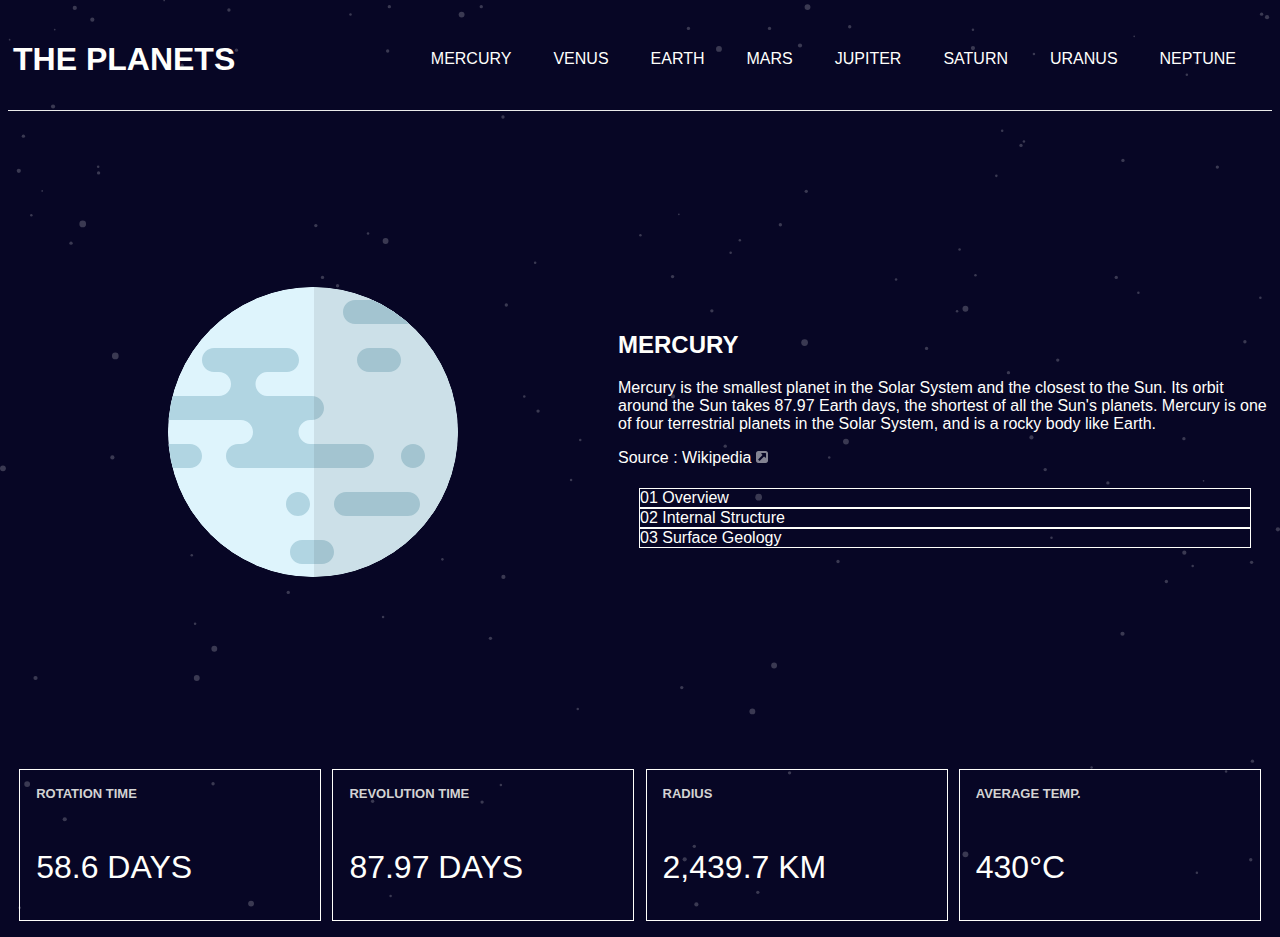
==== commit f50fe1f4: "added template for earth" ====
--- a/earth.html
+++ b/earth.html
@@ -15,98 +15,140 @@
 
 <body>
 
-    <!-- Header Start -->
+  <!-- Header Start -->
 
-    <header>
-      <div class="header__logo">
-        <h1>THE PLANETS</h1>
-      </div>
-      <div>
-        <ul class="header__nav">
-          <li class="header__li"><a href="index.html">MERCURY</a></li>
-          <li class="header__li"><a href="venus.html">VENUS</a></li>
-          <li class="header__li"><a href="earth.html">EARTH</a></li>
-          <li class="header__li"><a href="mars.html">MARS</a></li>
-          <li class="header__li"><a href="jupiter.html">JUPITER</a></li>
-          <li class="header__li"><a href="saturn.html">SATURN</a></li>
-          <li class="header__li"><a href="uranus.html">URANUS</a></li>
-          <li class="header__li"><a href="neptune.html">NEPTUNE</a></li>
-        </ul>
-      </div>
-    </header>
+  <header>
+    <div class="header__logo">
+      <h1>THE PLANETS</h1>
+    </div>
+    <div>
+      <ul class="header__nav">
+        <li class="header__li"><a href="index.html">MERCURY</a></li>
+        <li class="header__li"><a href="venus.html">VENUS</a></li>
+        <li class="header__li"><a href="earth.html">EARTH</a></li>
+        <li class="header__li"><a href="mars.html">MARS</a></li>
+        <li class="header__li"><a href="jupiter.html">JUPITER</a></li>
+        <li class="header__li"><a href="saturn.html">SATURN</a></li>
+        <li class="header__li"><a href="uranus.html">URANUS</a></li>
+        <li class="header__li"><a href="neptune.html">NEPTUNE</a></li>
+      </ul>
+    </div>
+  </header>
+
+  <!-- Header End -->
+
+<div class="flex__container1"> <!-- Start of flex__container1 -->
   
-    <!-- Header End -->
+  <!-- Planet SVGs Start -->
 
-    <!-- Planet SVGs Start -->
+  <div class="planet__container">
+    <div class="planet__top">
+      <svg class="top__svg" xmlns="http://www.w3.org/2000/svg" xmlns:xlink="http://www.w3.org/1999/xlink" width="290" height="290"><defs><circle id="a" cx="145" cy="145" r="145"/><circle id="c" cx="145" cy="145" r="145"/></defs><g fill="none" fill-rule="evenodd"><circle cx="145" cy="145" r="145" fill="#DEF4FC" fill-rule="nonzero"/><mask id="b" fill="#fff"><use xlink:href="#a"/></mask><path fill="#B1D5E2" fill-rule="nonzero" d="M154 253c6.627 0 12 5.373 12 12s-5.373 12-12 12h-20c-6.627 0-12-5.373-12-12s5.373-12 12-12h20zm86-48c6.627 0 12 5.373 12 12s-5.373 12-12 12h-62c-6.627 0-12-5.373-12-12s5.373-12 12-12h62zm-110 0c6.627 0 12 5.373 12 12s-5.373 12-12 12-12-5.373-12-12 5.373-12 12-12zm-45-60c0-6.627-5.373-12-12-12H2c-6.627 0-12-5.373-12-12s5.373-12 12-12h49c6.627 0 12-5.373 12-12s-5.373-12-12-12h-5c-6.627 0-12-5.373-12-12s5.373-12 12-12h73c6.627 0 12 5.373 12 12s-5.373 12-12 12H99v.01c-6.395.262-11.5 5.53-11.5 11.99s5.105 11.728 11.5 11.99v.01h45c6.627 0 12 5.373 12 12s-5.373 12-12 12h-2l-.001.01c-6.395.263-11.499 5.53-11.499 11.99s5.104 11.727 11.499 11.99l.001.01h52c6.627 0 12 5.373 12 12s-5.373 12-12 12H70c-6.627 0-12-5.373-12-12s5.373-12 12-12h3c6.627 0 12-5.373 12-12zm160 12c6.627 0 12 5.373 12 12s-5.373 12-12 12-12-5.373-12-12 5.373-12 12-12zm-223 0c6.627 0 12 5.373 12 12s-5.373 12-12 12H2c-6.627 0-12-5.373-12-12s5.373-12 12-12h20zm199-96c6.627 0 12 5.373 12 12s-5.373 12-12 12h-20c-6.627 0-12-5.373-12-12s5.373-12 12-12h20zm24-48c6.627 0 12 5.373 12 12s-5.373 12-12 12h-58c-6.627 0-12-5.373-12-12s5.373-12 12-12h58z" mask="url(#b)"/><mask id="d" fill="#fff"><use xlink:href="#c"/></mask><path fill="#000" fill-rule="nonzero" mask="url(#d)" opacity=".078" d="M146 0h145v290H146z"/></g></svg>
+    </div>
 
-    <div class="planet__container">
-      <div class="planet__top">
-        <svg xmlns="http://www.w3.org/2000/svg" xmlns:xlink="http://www.w3.org/1999/xlink" width="450" height="450"><defs><circle id="a" cx="225" cy="225" r="225"/><circle id="c" cx="225" cy="225" r="225"/><circle id="e" cx="225" cy="225" r="225"/><circle id="g" cx="225" cy="225" r="225"/><circle id="i" cx="225" cy="225" r="225"/><circle id="k" cx="225" cy="225" r="225"/></defs><g fill="none" fill-rule="evenodd"><circle cx="225" cy="225" r="225" fill="#545BFE" fill-rule="nonzero"/><mask id="b" fill="#fff"><use xlink:href="#a"/></mask><path fill="#4FCDF9" fill-rule="nonzero" d="M134 351c6.627 0 12-5.373 12-12s-5.373-12-12-12h-19c-6.627 0-12-5.373-12-12s5.373-12 12-12h-2c6.627 0 12-5.373 12-12s-5.373-12-12-12h-10c-6.627 0-12-5.373-12-12s5.373-12 12-12 12-5.373 12-12-5.373-12-12-12-12-5.373-12-12 5.373-12 12-12h49c6.627 0 12 5.373 12 12s-5.373 12-12 12h2v.01c-6.395.263-11.5 5.53-11.5 11.99s5.105 11.727 11.5 11.99v.01h51c6.627 0 12 5.373 12 12s-5.373 12-12 12h-6v.01c-6.395.262-11.5 5.53-11.5 11.99s5.105 11.728 11.5 11.99v.01c6.627 0 12 5.373 12 12s-5.373 12-12 12h-27v.01c-6.395.262-11.5 5.53-11.5 11.99s5.105 11.728 11.5 11.99v.01h-4c6.627 0 12 5.373 12 12s-5.373 12-12 12h-29c-6.627 0-12-5.373-12-12s5.373-12 12-12h-5zM49 183c6.627 0 12 5.373 12 12s-5.373 12-12 12H14c-6.627 0-12-5.373-12-12s5.373-12 12-12h35zm49-24c6.627 0 12 5.373 12 12s-5.373 12-12 12-12-5.373-12-12 5.373-12 12-12zm78-144c6.627 0 12 5.373 12 12s-5.373 12-12 12h-1v.01c-6.395.263-11.5 5.53-11.5 11.99s5.105 11.727 11.5 11.99V63h7c6.627 0 12 5.373 12 12s-5.373 12-12 12h-69v.01c-6.395.263-11.5 5.53-11.5 11.99s5.105 11.728 11.5 11.99v.01h5c6.627 0 12 5.373 12 12s-5.373 12-12 12H-1c-6.627 0-12-5.373-12-12s5.373-12 12-12H9c6.627 0 12-5.373 12-12S15.627 87 9 87h4C6.373 87 1 81.627 1 75s5.373-12 12-12h6c6.627 0 12-5.373 12-12s-5.373-12-12-12h-48c-6.627 0-12-5.373-12-12s5.373-12 12-12h205z" mask="url(#b)"/><mask id="d" fill="#fff"><use xlink:href="#c"/></mask><path fill="#4FCDF9" fill-rule="nonzero" d="M390 327c6.627 0 12-5.373 12-12s-5.373-12-12-12-12-5.373-12-12 5.373-12 12-12h-3c6.627 0 12-5.373 12-12s-5.373-12-12-12h-45c-6.627 0-12-5.373-12-12s5.373-12 12-12 12-5.373 12-12-5.373-12-12-12h-34c-6.627 0-12-5.373-12-12s5.373-12 12-12h26c6.627 0 12-5.373 12-12s-5.373-12-12-12-12-5.373-12-12 5.373-12 12-12h56c6.627 0 12 5.373 12 12s-5.373 12-12 12l-.001.01c-6.395.263-11.499 5.53-11.499 11.99s5.104 11.727 11.499 11.99l.001.01h91c6.627 0 12 5.373 12 12s-5.373 12-12 12h-20v.01c-6.395.263-11.5 5.53-11.5 11.99s5.105 11.727 11.5 11.99v.01h10c6.627 0 12 5.373 12 12s-5.373 12-12 12h-15l-.001.01c-6.395.263-11.499 5.53-11.499 11.99s5.104 11.727 11.499 11.99l.001.01h-2c6.627 0 12 5.373 12 12s-5.373 12-12 12h-20v.01c-6.395.262-11.5 5.53-11.5 11.99s5.105 11.728 11.5 11.99v.01h-4c6.627 0 12 5.373 12 12s-5.373 12-12 12h-36c-6.627 0-12-5.373-12-12s5.373-12 12-12h-4zm90-24c6.627 0 12 5.373 12 12s-5.373 12-12 12-12-5.373-12-12 5.373-12 12-12zm-18-168c6.627 0 12 5.373 12 12s-5.373 12-12 12h-14c-6.627 0-12-5.373-12-12s5.373-12 12-12h14zm198-72c6.627 0 12 5.373 12 12s-5.373 12-12 12h-7v.01c-6.395.263-11.5 5.53-11.5 11.99s5.105 11.728 11.5 11.99v.01h16c6.627 0 12 5.373 12 12s-5.373 12-12 12H495c-6.627 0-12-5.373-12-12s5.373-12 12-12h-5c6.627 0 12-5.373 12-12s-5.373-12-12-12h-41c-6.627 0-12-5.373-12-12s5.373-12 12-12h211zM359 87c6.627 0 12 5.373 12 12s-5.373 12-12 12h-24c-6.627 0-12-5.373-12-12s5.373-12 12-12h24zm38 0c6.627 0 12 5.373 12 12s-5.373 12-12 12h-3c-6.627 0-12-5.373-12-12s5.373-12 12-12h3zm13-48c6.627 0 12 5.373 12 12s-5.373 12-12 12h-24c-6.627 0-12-5.373-12-12s5.373-12 12-12h24z" mask="url(#d)"/><mask id="f" fill="#fff"><use xlink:href="#e"/></mask><path fill="#FFF" fill-rule="nonzero" d="M413 111c6.627 0 12 5.373 12 12s-5.373 12-12 12h-62c-6.627 0-12-5.373-12-12s5.373-12 12-12h62zM307 51c0-6.627-5.373-12-12-12H175c-6.627 0-12-5.373-12-12s5.373-12 12-12h49c6.627 0 12-5.373 12-12s-5.373-12-12-12h-16c-6.627 0-12-5.373-12-12s5.373-12 12-12h62c6.627 0 12 5.373 12 12s-5.373 12-12 12h2v.01c-6.395.262-11.5 5.53-11.5 11.99s5.105 11.728 11.5 11.99V15h160c6.627 0 12 5.373 12 12s-5.373 12-12 12h-68l-.001.01c-6.395.263-11.499 5.53-11.499 11.99S357.604 62.727 364 62.99L364 63h3c6.627 0 12 5.373 12 12s-5.373 12-12 12h-76c-6.627 0-12-5.373-12-12s5.373-12 12-12h4c6.627 0 12-5.373 12-12zm128 12c6.627 0 12 5.373 12 12s-5.373 12-12 12h-20c-6.627 0-12-5.373-12-12s5.373-12 12-12h20zm-192 0c6.627 0 12 5.373 12 12s-5.373 12-12 12h-20c-6.627 0-12-5.373-12-12s5.373-12 12-12h20zm231-96c6.627 0 12 5.373 12 12s-5.373 12-12 12H318c-6.627 0-12-5.373-12-12s5.373-12 12-12h156z" mask="url(#f)"/><mask id="h" fill="#fff"><use xlink:href="#g"/></mask><path fill="#FFF" fill-rule="nonzero" d="M97 363c0-6.627-5.373-12-12-12H17c-6.627 0-12-5.373-12-12s5.373-12 12-12h101c6.627 0 12-5.373 12-12s-5.373-12-12-12H95c-6.627 0-12-5.373-12-12s5.373-12 12-12h118c6.627 0 12 5.373 12 12s-5.373 12-12 12h-47v.01c-6.395.262-11.5 5.53-11.5 11.99s5.105 11.728 11.5 11.99v.01h14c6.627 0 12 5.373 12 12s-5.373 12-12 12h-26l-.001.01c-6.395.263-11.499 5.53-11.499 11.99s5.104 11.727 11.499 11.99l.001.01h3c6.627 0 12 5.373 12 12s-5.373 12-12 12H81c-6.627 0-12-5.373-12-12s5.373-12 12-12h4c6.627 0 12-5.373 12-12zm151-36c6.627 0 12 5.373 12 12s-5.373 12-12 12h-20c-6.627 0-12-5.373-12-12s5.373-12 12-12h20z" mask="url(#h)"/><mask id="j" fill="#fff"><use xlink:href="#i"/></mask><path fill="#FFF" fill-rule="nonzero" d="M349 459c0-6.627-5.373-12-12-12h-68c-6.627 0-12-5.373-12-12s5.373-12 12-12h101c6.627 0 12-5.373 12-12s-5.373-12-12-12h-23c-6.627 0-12-5.373-12-12s5.373-12 12-12h118c6.627 0 12 5.373 12 12s-5.373 12-12 12h-47v.01c-6.395.262-11.5 5.53-11.5 11.99s5.105 11.728 11.5 11.99v.01h14c6.627 0 12 5.373 12 12s-5.373 12-12 12h-26l-.001.01c-6.395.263-11.499 5.53-11.499 11.99s5.104 11.727 11.499 11.99l.001.01h3c6.627 0 12 5.373 12 12s-5.373 12-12 12h-76c-6.627 0-12-5.373-12-12s5.373-12 12-12h4c6.627 0 12-5.373 12-12zm151-36c6.627 0 12 5.373 12 12s-5.373 12-12 12h-20c-6.627 0-12-5.373-12-12s5.373-12 12-12h20z" mask="url(#j)"/><mask id="l" fill="#fff"><use xlink:href="#k"/></mask><path fill="#000" fill-rule="nonzero" mask="url(#l)" opacity=".078" d="M225.484-25h250.484v500H225.484z"/></g></svg>
-      </div>
-      
-      <div class="planet__bottom">
-        <svg xmlns="http://www.w3.org/2000/svg" xmlns:xlink="http://www.w3.org/1999/xlink" width="450" height="450"><defs><circle id="a" cx="225" cy="225" r="225"/><circle id="c" cx="225" cy="225" r="225"/><circle id="e" cx="225" cy="225" r="225"/><circle id="g" cx="225" cy="225" r="225"/><circle id="i" cx="225" cy="225" r="225"/><circle id="k" cx="225" cy="225" r="225"/><path id="m" d="M0 0c120.398 0 218 97.602 218 218S120.398 436 0 436z"/></defs><g fill="none" fill-rule="evenodd"><circle cx="225" cy="225" r="225" fill="#545BFE" fill-rule="nonzero"/><mask id="b" fill="#fff"><use xlink:href="#a"/></mask><path fill="#4FCDF9" fill-rule="nonzero" d="M134 351c6.627 0 12-5.373 12-12s-5.373-12-12-12h-19c-6.627 0-12-5.373-12-12s5.373-12 12-12h-2c6.627 0 12-5.373 12-12s-5.373-12-12-12h-10c-6.627 0-12-5.373-12-12s5.373-12 12-12 12-5.373 12-12-5.373-12-12-12-12-5.373-12-12 5.373-12 12-12h49c6.627 0 12 5.373 12 12s-5.373 12-12 12h2v.01c-6.395.263-11.5 5.53-11.5 11.99s5.105 11.727 11.5 11.99v.01h51c6.627 0 12 5.373 12 12s-5.373 12-12 12h-6v.01c-6.395.262-11.5 5.53-11.5 11.99s5.105 11.728 11.5 11.99v.01c6.627 0 12 5.373 12 12s-5.373 12-12 12h-27v.01c-6.395.262-11.5 5.53-11.5 11.99s5.105 11.728 11.5 11.99v.01h-4c6.627 0 12 5.373 12 12s-5.373 12-12 12h-29c-6.627 0-12-5.373-12-12s5.373-12 12-12h-5zM49 183c6.627 0 12 5.373 12 12s-5.373 12-12 12H14c-6.627 0-12-5.373-12-12s5.373-12 12-12h35zm49-24c6.627 0 12 5.373 12 12s-5.373 12-12 12-12-5.373-12-12 5.373-12 12-12zm78-144c6.627 0 12 5.373 12 12s-5.373 12-12 12h-1v.01c-6.395.263-11.5 5.53-11.5 11.99s5.105 11.727 11.5 11.99V63h7c6.627 0 12 5.373 12 12s-5.373 12-12 12h-69v.01c-6.395.263-11.5 5.53-11.5 11.99s5.105 11.728 11.5 11.99v.01h5c6.627 0 12 5.373 12 12s-5.373 12-12 12H-1c-6.627 0-12-5.373-12-12s5.373-12 12-12H9c6.627 0 12-5.373 12-12S15.627 87 9 87h4C6.373 87 1 81.627 1 75s5.373-12 12-12h6c6.627 0 12-5.373 12-12s-5.373-12-12-12h-48c-6.627 0-12-5.373-12-12s5.373-12 12-12h205z" mask="url(#b)"/><mask id="d" fill="#fff"><use xlink:href="#c"/></mask><path fill="#4FCDF9" fill-rule="nonzero" d="M390 327c6.627 0 12-5.373 12-12s-5.373-12-12-12-12-5.373-12-12 5.373-12 12-12h-3c6.627 0 12-5.373 12-12s-5.373-12-12-12h-45c-6.627 0-12-5.373-12-12s5.373-12 12-12 12-5.373 12-12-5.373-12-12-12h-34c-6.627 0-12-5.373-12-12s5.373-12 12-12h26c6.627 0 12-5.373 12-12s-5.373-12-12-12-12-5.373-12-12 5.373-12 12-12h56c6.627 0 12 5.373 12 12s-5.373 12-12 12l-.001.01c-6.395.263-11.499 5.53-11.499 11.99s5.104 11.727 11.499 11.99l.001.01h91c6.627 0 12 5.373 12 12s-5.373 12-12 12h-20v.01c-6.395.263-11.5 5.53-11.5 11.99s5.105 11.727 11.5 11.99v.01h10c6.627 0 12 5.373 12 12s-5.373 12-12 12h-15l-.001.01c-6.395.263-11.499 5.53-11.499 11.99s5.104 11.727 11.499 11.99l.001.01h-2c6.627 0 12 5.373 12 12s-5.373 12-12 12h-20v.01c-6.395.262-11.5 5.53-11.5 11.99s5.105 11.728 11.5 11.99v.01h-4c6.627 0 12 5.373 12 12s-5.373 12-12 12h-36c-6.627 0-12-5.373-12-12s5.373-12 12-12h-4zm90-24c6.627 0 12 5.373 12 12s-5.373 12-12 12-12-5.373-12-12 5.373-12 12-12zm-18-168c6.627 0 12 5.373 12 12s-5.373 12-12 12h-14c-6.627 0-12-5.373-12-12s5.373-12 12-12h14zm198-72c6.627 0 12 5.373 12 12s-5.373 12-12 12h-7v.01c-6.395.263-11.5 5.53-11.5 11.99s5.105 11.728 11.5 11.99v.01h16c6.627 0 12 5.373 12 12s-5.373 12-12 12H495c-6.627 0-12-5.373-12-12s5.373-12 12-12h-5c6.627 0 12-5.373 12-12s-5.373-12-12-12h-41c-6.627 0-12-5.373-12-12s5.373-12 12-12h211zM359 87c6.627 0 12 5.373 12 12s-5.373 12-12 12h-24c-6.627 0-12-5.373-12-12s5.373-12 12-12h24zm38 0c6.627 0 12 5.373 12 12s-5.373 12-12 12h-3c-6.627 0-12-5.373-12-12s5.373-12 12-12h3zm13-48c6.627 0 12 5.373 12 12s-5.373 12-12 12h-24c-6.627 0-12-5.373-12-12s5.373-12 12-12h24z" mask="url(#d)"/><mask id="f" fill="#fff"><use xlink:href="#e"/></mask><path fill="#FFF" fill-rule="nonzero" d="M413 111c6.627 0 12 5.373 12 12s-5.373 12-12 12h-62c-6.627 0-12-5.373-12-12s5.373-12 12-12h62zM307 51c0-6.627-5.373-12-12-12H175c-6.627 0-12-5.373-12-12s5.373-12 12-12h49c6.627 0 12-5.373 12-12s-5.373-12-12-12h-16c-6.627 0-12-5.373-12-12s5.373-12 12-12h62c6.627 0 12 5.373 12 12s-5.373 12-12 12h2v.01c-6.395.262-11.5 5.53-11.5 11.99s5.105 11.728 11.5 11.99V15h160c6.627 0 12 5.373 12 12s-5.373 12-12 12h-68l-.001.01c-6.395.263-11.499 5.53-11.499 11.99S357.604 62.727 364 62.99L364 63h3c6.627 0 12 5.373 12 12s-5.373 12-12 12h-76c-6.627 0-12-5.373-12-12s5.373-12 12-12h4c6.627 0 12-5.373 12-12zm128 12c6.627 0 12 5.373 12 12s-5.373 12-12 12h-20c-6.627 0-12-5.373-12-12s5.373-12 12-12h20zm-192 0c6.627 0 12 5.373 12 12s-5.373 12-12 12h-20c-6.627 0-12-5.373-12-12s5.373-12 12-12h20zm231-96c6.627 0 12 5.373 12 12s-5.373 12-12 12H318c-6.627 0-12-5.373-12-12s5.373-12 12-12h156z" mask="url(#f)"/><mask id="h" fill="#fff"><use xlink:href="#g"/></mask><path fill="#FFF" fill-rule="nonzero" d="M97 363c0-6.627-5.373-12-12-12H17c-6.627 0-12-5.373-12-12s5.373-12 12-12h101c6.627 0 12-5.373 12-12s-5.373-12-12-12H95c-6.627 0-12-5.373-12-12s5.373-12 12-12h118c6.627 0 12 5.373 12 12s-5.373 12-12 12h-47v.01c-6.395.262-11.5 5.53-11.5 11.99s5.105 11.728 11.5 11.99v.01h14c6.627 0 12 5.373 12 12s-5.373 12-12 12h-26l-.001.01c-6.395.263-11.499 5.53-11.499 11.99s5.104 11.727 11.499 11.99l.001.01h3c6.627 0 12 5.373 12 12s-5.373 12-12 12H81c-6.627 0-12-5.373-12-12s5.373-12 12-12h4c6.627 0 12-5.373 12-12zm151-36c6.627 0 12 5.373 12 12s-5.373 12-12 12h-20c-6.627 0-12-5.373-12-12s5.373-12 12-12h20z" mask="url(#h)"/><mask id="j" fill="#fff"><use xlink:href="#i"/></mask><path fill="#FFF" fill-rule="nonzero" d="M349 459c0-6.627-5.373-12-12-12h-68c-6.627 0-12-5.373-12-12s5.373-12 12-12h101c6.627 0 12-5.373 12-12s-5.373-12-12-12h-23c-6.627 0-12-5.373-12-12s5.373-12 12-12h118c6.627 0 12 5.373 12 12s-5.373 12-12 12h-47v.01c-6.395.262-11.5 5.53-11.5 11.99s5.105 11.728 11.5 11.99v.01h14c6.627 0 12 5.373 12 12s-5.373 12-12 12h-26l-.001.01c-6.395.263-11.499 5.53-11.499 11.99s5.104 11.727 11.499 11.99l.001.01h3c6.627 0 12 5.373 12 12s-5.373 12-12 12h-76c-6.627 0-12-5.373-12-12s5.373-12 12-12h4c6.627 0 12-5.373 12-12zm151-36c6.627 0 12 5.373 12 12s-5.373 12-12 12h-20c-6.627 0-12-5.373-12-12s5.373-12 12-12h20z" mask="url(#j)"/><mask id="l" fill="#fff"><use xlink:href="#k"/></mask><path fill="#000" fill-rule="nonzero" mask="url(#l)" opacity=".078" d="M225.484-25h250.484v500H225.484z"/><g transform="translate(225 7)"><mask id="n" fill="#fff"><use xlink:href="#m"/></mask><use fill="#2A2D80" xlink:href="#m"/><circle cx="1.5" cy="219.5" r="208.5" fill="#952525" mask="url(#n)"/><circle cx="2" cy="218" r="178" fill="#E0592F" mask="url(#n)"/><circle cx="2" cy="218" r="107" fill="#F89035" mask="url(#n)"/><circle cx="1" cy="219" r="51" fill="#FFF1AA" mask="url(#n)"/></g></g></svg>
+    <div class="planet__bottom">
+      <svg class="bottom__svg" xmlns="http://www.w3.org/2000/svg" xmlns:xlink="http://www.w3.org/1999/xlink" width="290" height="290"><defs><circle id="a" cx="145" cy="145" r="145"/><circle id="c" cx="145" cy="145" r="145"/><path id="e" d="M0 0c76.768 0 139 62.232 139 139S76.768 278 0 278z"/></defs><g fill="none" fill-rule="evenodd"><circle cx="145" cy="145" r="145" fill="#DEF4FC" fill-rule="nonzero"/><mask id="b" fill="#fff"><use xlink:href="#a"/></mask><path fill="#B1D5E2" fill-rule="nonzero" d="M154 253c6.627 0 12 5.373 12 12s-5.373 12-12 12h-20c-6.627 0-12-5.373-12-12s5.373-12 12-12h20zm86-48c6.627 0 12 5.373 12 12s-5.373 12-12 12h-62c-6.627 0-12-5.373-12-12s5.373-12 12-12h62zm-110 0c6.627 0 12 5.373 12 12s-5.373 12-12 12-12-5.373-12-12 5.373-12 12-12zm-45-60c0-6.627-5.373-12-12-12H2c-6.627 0-12-5.373-12-12s5.373-12 12-12h49c6.627 0 12-5.373 12-12s-5.373-12-12-12h-5c-6.627 0-12-5.373-12-12s5.373-12 12-12h73c6.627 0 12 5.373 12 12s-5.373 12-12 12H99v.01c-6.395.262-11.5 5.53-11.5 11.99s5.105 11.728 11.5 11.99v.01h45c6.627 0 12 5.373 12 12s-5.373 12-12 12h-2l-.001.01c-6.395.263-11.499 5.53-11.499 11.99s5.104 11.727 11.499 11.99l.001.01h52c6.627 0 12 5.373 12 12s-5.373 12-12 12H70c-6.627 0-12-5.373-12-12s5.373-12 12-12h3c6.627 0 12-5.373 12-12zm160 12c6.627 0 12 5.373 12 12s-5.373 12-12 12-12-5.373-12-12 5.373-12 12-12zm-223 0c6.627 0 12 5.373 12 12s-5.373 12-12 12H2c-6.627 0-12-5.373-12-12s5.373-12 12-12h20zm199-96c6.627 0 12 5.373 12 12s-5.373 12-12 12h-20c-6.627 0-12-5.373-12-12s5.373-12 12-12h20zm24-48c6.627 0 12 5.373 12 12s-5.373 12-12 12h-58c-6.627 0-12-5.373-12-12s5.373-12 12-12h58z" mask="url(#b)"/><mask id="d" fill="#fff"><use xlink:href="#c"/></mask><path fill="#000" fill-rule="nonzero" mask="url(#d)" opacity=".078" d="M146 0h145v290H146z"/><g transform="translate(146 6)"><mask id="f" fill="#fff"><use xlink:href="#e"/></mask><use fill="#7A939C" xlink:href="#e"/><circle cx="1" cy="140" r="131" fill="#9AB2BB" mask="url(#f)"/><circle cx="1" cy="139" r="95" fill="#E8903F" mask="url(#f)"/><circle cx=".5" cy="139.5" r="41.5" fill="#FFEA87" mask="url(#f)"/></g></g></svg>
+    </div>
+  </div>
+
+  <!-- Planet SVGs End -->
+
+  <div id="main__content" class="main__content__container"> <!-- Start of main__content container -->
+
+    <div id="overview" class="tab__content"><!-- Overview Content Start -->
+      <h2 class="planet__name">MERCURY</h2>
+
+      <div class="overview__tab">
+        <p>Mercury is the smallest planet in the Solar System and the closest 
+          to the Sun. Its orbit around the Sun takes 87.97 Earth days, the 
+          shortest of all the Sun's planets. Mercury is one of four terrestrial 
+          planets in the Solar System, and is a rocky body like Earth.</p>
+        <div class="source">
+          <p>Source : <a href="https://en.wikipedia.org/wiki/Mercury_(planet)">Wikipedia <img src="assets/icon-source.svg" alt="Source Icon"></a></p>
+        </div>
       </div>
     </div>
 
-    <!-- Planet SVGs End -->
+    <div id="internal-structure" class="tab__content">
+      <div class="internal__structure">
+        <p>Mercury appears to have a solid silicate crust and mantle overlying a 
+          solid, iron sulfide outer core layer, a deeper liquid core layer, and 
+          a solid inner core. The planet's density is the second highest in the 
+          Solar System at 5.427 g/cm3 , only slightly less than Earth's density.</p>
+        <div class="source2">
+          <p>Source : <a href="https://en.wikipedia.org/wiki/Mercury_(planet)#Internal_structure">Wikipedia <img src="assets/icon-source.svg" alt="Source Icon"></a></p>
+        </div>
+      </div>
+    </div>
 
-  <div class="planet__name">
-    <h2>EARTH</h2>
-  </div>
+    <div id="surface-geology" class="tab__content">
+      <div class="surface__geology">
+        <p>Mercury's surface is similar in appearance to that of the Moon, showing 
+        extensive mare-like plains and heavy cratering, indicating that it has 
+        been geologically inactive for billions of years. It is more heterogeneous 
+        than either Mars's or the Moon’s.</p>
+      </div>
+        <div class="source3">
+          <p>Source : <a href="https://en.wikipedia.org/wiki/Mercury_(planet)#Surface_geology">Wikipedia <img src="assets/icon-source.svg" alt="Source Icon"></a></p>
+        </div>
+      </div>
+      <nav class="tab__navigation">
+        <ul class="tab__list">
+          <li class="tab__overview"><a href="#overview" onclick="showTab('overview')">01 Overview</a></li>
+          <li class="tab__internal__structure"><a href="#internal-structure" onclick="showTab('internal-structure')">02 Internal Structure</a></li>
+          <li class="tab__surface__geology"><a href="#surface-geology" onclick="showTab('surface-geology')">03 Surface Geology</a></li>
+        </ul>
+      </nav>
+  </div> <!-- End of main__content container -->
+</div> <!-- End of flex__container1 -->
 
-  <!-- Overview Content Start -->
+  <!-- Planet Facts Flexbox Display Start -->
 
-  <div class="planet__overview">
-    <p>Third planet from the Sun and the only known planet to harbor life. 
-    About 29.2% of Earth's surface is land with remaining 70.8% is 
-    covered with water. Earth's distance from the Sun, physical properties 
-    and geological history have allowed life to evolve and thrive.</p>
-  </div>
+  <div id="planet__facts__container" class="flex__container2"> <!-- Start of flex__container2 -->
+    <div class="planet__facts">
+      <div class="rotation__time">
+        <h3>ROTATION TIME</h3>
+        <p>58.6 DAYS</p>
+      </div>
 
-  <div class="source">
-    <p>Source : Wikipedia <!-- URL: https://en.wikipedia.org/wiki/Earth --></p>
-  </div>
+      <div class="revolution__time">
+        <h3>REVOLUTION TIME</h3>
+        <p>87.97 DAYS</p>
+      </div>
 
-  <!-- Overview Content End -->
+      <div class="radius">
+        <h3>RADIUS</h3>
+        <p>2,439.7 KM</p>
+      </div>
 
-  <!-- Internal Structure Content Start -->
+      <div class="average__temp">
+        <h3>AVERAGE TEMP.</h3>
+        <p>430°C</p>
+      </div>
+    </div>
+  </div> <!-- End of flex__container2 -->
 
-  Earth's interior, like that of the other terrestrial planets, is divided 
-  into layers by their chemical or physical (rheological) properties. The 
-  outer layer is a chemically distinct silicate solid crust, which is 
-  underlain by a highly viscous solid mantle.
+  <!-- Planet Facts Flexbox Display End -->
 
-  Source : Wikipedia <!-- URL: https://en.wikipedia.org/wiki/Earth#Internal_structure -->
+  <script>
+    function showTab(tabId) {
+      let tabs = document.getElementsByClassName("tab__content");
+      for (let i = 0; i < tabs.length; i++) {
+        tabs[i].style.display = "none";
+      }
+      document.getElementById(tabId).style.display = "block";
+    }
 
-  <!-- Internal Structure Content End -->
+    // Display only the overview__tab on page load
+    window.addEventListener("load", function() {
+      showTab("overview");
+    });
+  </script>
 
-  <!-- Surface Geology Content Start -->
-
-  The total surface area of Earth is about 510 million km2. The continental 
-  crust consists of lower density material such as the igneous rocks granite 
-  and andesite. Less common is basalt, a denser volcanic rock that is the 
-  primary constituent of the ocean floors.
-
-  Source : Wikipedia <!-- URL: https://en.wikipedia.org/wiki/Earth#Surface -->
-
-  <!-- Surface Geology Content End -->
-
-  01 Overview
-  02 Internal Structure
-  03 Surface Geology
-
-  Rotation Time
-  0.99 Days
-
-  Revolution Time
-  365.26 Days
-
-  Radius
-  6,371 KM
-
-  Average Temp.
-  16°c
 </body>
 
+<footer>
+
+</footer>
+
 </html>--- a/styles.css
+++ b/styles.css
@@ -1,3 +1,5 @@
+/* *{outline: 2px solid red} */
+
 /* Header */
 header {
   position: relative;
@@ -11,13 +13,12 @@
 
 
 /* Navigation */
-nav {
-  position: relative;
-  display: flex;
+/* nav {
+  position: relative;
   display: flex;
   flex-direction: row;
   justify-content: space-between;
-}
+} */
 
 .header__logo {
   margin-right: 1rem;
@@ -25,7 +26,6 @@
 
 .header__nav {
   margin: 1;
-  /* margin-left: 1rem; */
   display: flex;
   flex-direction: row;
   justify-content: space-between;
@@ -46,24 +46,24 @@
   position: relative;
   font-family: 'Noto Sans', sans-serif;
   font-family: 'Didact Gothic', sans-serif;
-  font-weight:400;
+  font-weight: 400;
   background-color: rgba(7,6,37,255);
   color: #fffffc;
   background-image: url('data:image/svg+xml,<svg xmlns="http://www.w3.org/2000/svg" width="1532" height="1291"><g fill="%23FFF" fill-rule="evenodd" opacity=".202"><circle cx="1155.5" cy="369.5" r="3.5"/><circle cx="1145.5" cy="372.5" r="1.5"/><circle cx="1167.5" cy="329.5" r="1.5"/><circle cx="1148.5" cy="298.5" r="1.5"/><circle cx="1225.5" cy="169.5" r="1.5"/><circle cx="1222" cy="174" r="2"/><circle cx="1199.5" cy="156.5" r="1.5"/><circle cx="1192.5" cy="210.5" r="1.5"/><circle cx="1344" cy="192" r="2"/><circle cx="1336" cy="332" r="2"/><circle cx="1362.5" cy="350.5" r="1.5"/><circle cx="1164.5" cy="57.5" r="2.5"/><circle cx="1237.5" cy="64.5" r="1.5"/><circle cx="1164.5" cy="35.5" r="1.5"/><circle cx="1016.5" cy="76.5" r="1.5"/><circle cx="1017" cy="32" r="2"/><circle cx="966.5" cy="8.5" r="3.5"/><circle cx="957.5" cy="54.5" r="2.5"/><circle cx="860.5" cy="58.5" r="3.5"/><circle cx="921" cy="34" r="2"/><circle cx="965" cy="229" r="2"/><circle cx="934" cy="269" r="2"/><circle cx="885.5" cy="287.5" r="1.5"/><circle cx="874.5" cy="302.5" r="1.5"/><circle cx="963" cy="410" r="4"/><circle cx="852" cy="372" r="2"/><circle cx="805" cy="331" r="2"/><circle cx="812.5" cy="256.5" r="1"/><circle cx="766.5" cy="281.5" r="1.5"/><circle cx="1510" cy="17" r="2"/><circle cx="1516.5" cy="20.5" r="2.5"/><circle cx="1457" cy="200" r="2"/><circle cx="1431.5" cy="75.5" r="1.5"/><circle cx="1420.5" cy="89.5" r="1.5"/><circle cx="1357.5" cy="43.5" r="1"/><circle cx="1310.5" cy="70.5" r="1.5"/><circle cx="805.5" cy="474.5" r="2.5"/><circle cx="1490" cy="409" r="2"/><circle cx="1508.5" cy="356.5" r="1.5"/><circle cx="1072.5" cy="334.5" r="1.5"/><circle cx="1109" cy="417" r="2"/><circle cx="1207" cy="446" r="2"/><circle cx="1266" cy="431" r="2"/><circle cx="1234.5" cy="523.5" r="2.5"/><circle cx="1274" cy="505" r="2"/><circle cx="1403.5" cy="481.5" r="1.5"/><circle cx="1417" cy="525" r="2"/><circle cx="1251" cy="562" r="2"/><circle cx="1326" cy="578" r="2"/><circle cx="1417.5" cy="661.5" r="2.5"/><circle cx="1396" cy="696" r="2"/><circle cx="1427.5" cy="677.5" r="1.5"/><circle cx="1258.5" cy="643.5" r="1.5"/><circle cx="1343.5" cy="758.5" r="2.5"/><circle cx="1498" cy="673" r="2"/><circle cx="1529.5" cy="633.5" r="2.5"/><circle cx="1440.5" cy="575.5" r="1"/><circle cx="1306.5" cy="918.5" r="1.5"/><circle cx="1499" cy="911" r="2"/><circle cx="1467.5" cy="923.5" r="1.5"/><circle cx="1497" cy="1029" r="2"/><circle cx="1432.5" cy="1044.5" r="1.5"/><circle cx="824" cy="34" r="2"/><circle cx="602" cy="140" r="2"/><circle cx="640.5" cy="314.5" r="1.5"/><circle cx="606" cy="365" r="2"/><circle cx="466" cy="8" r="2"/><circle cx="576" cy="8" r="2"/><circle cx="552.5" cy="17.5" r="3.5"/><circle cx="464" cy="61" r="2"/><circle cx="218" cy="78" r="2"/><circle cx="419.5" cy="17.5" r="1.5"/><circle cx="461.5" cy="288.5" r="3.5"/><circle cx="440.5" cy="279.5" r="1.5"/><circle cx="386" cy="332" r="2"/><circle cx="404" cy="342" r="2"/><circle cx="378" cy="270" r="2"/><circle cx="362" cy="365" r="2"/><circle cx="373.5" cy="433.5" r="3.5"/><circle cx="511.5" cy="464.5" r="1.5"/><circle cx="627.5" cy="474.5" r="1.5"/><circle cx="644" cy="492" r="2"/><circle cx="117.5" cy="199.5" r="1.5"/><circle cx="118" cy="207" r="2"/><circle cx="89.5" cy="9.5" r="2.5"/><circle cx="110.5" cy="23.5" r="2.5"/><circle cx="196.5" cy=".5" r="1"/><circle cx="274" cy="12" r="2"/><circle cx="283" cy="60" r="2"/><circle cx="63.5" cy="127.5" r="2.5"/><circle cx="24" cy="60" r="2"/><circle cx="65.5" cy="35.5" r="1"/><circle cx="28" cy="163" r="2"/><circle cx="22.5" cy="204.5" r="2.5"/><circle cx="99" cy="268" r="4"/><circle cx="50.5" cy="228.5" r="1"/><circle cx="37.5" cy="257.5" r="1.5"/><circle cx="85" cy="291" r="2"/><circle cx="11.5" cy="47.5" r="1"/><circle cx="138" cy="426" r="4"/><circle cx="262.5" cy="486.5" r="3.5"/><circle cx="269.5" cy="452.5" r="1.5"/><circle cx="134.5" cy="547.5" r="2.5"/><circle cx="3.5" cy="560.5" r="3.5"/><circle cx="429.5" cy="573.5" r="1.5"/><circle cx="486" cy="564" r="2"/><circle cx="511" cy="597" r="2"/><circle cx="352.5" cy="635.5" r="3.5"/><circle cx="345" cy="709" r="2"/><circle cx="256.5" cy="776.5" r="3.5"/><circle cx="235.5" cy="811.5" r="3.5"/><circle cx="229.5" cy="664.5" r="1.5"/><circle cx="233.5" cy="746.5" r="1.5"/><circle cx="42.5" cy="811.5" r="2.5"/><circle cx="77.5" cy="980.5" r="2.5"/><circle cx="255" cy="938" r="2"/><circle cx="32.5" cy="938.5" r="3.5"/><circle cx="23.5" cy="1086.5" r="1.5"/><circle cx="108.5" cy="1238.5" r="3.5"/><circle cx="159.5" cy="1159.5" r="2.5"/><circle cx="90.5" cy="1192.5" r="1"/><circle cx="300.5" cy="1081.5" r="3.5"/><circle cx="388.5" cy="1154.5" r="3.5"/><circle cx="343" cy="1124" r="2"/><circle cx="467.5" cy="1072.5" r="1.5"/><circle cx="532.5" cy="1146.5" r="2.5"/><circle cx="555.5" cy="1153.5" r="2.5"/><circle cx="546.5" cy="1137.5" r="1"/><circle cx="318" cy="1199" r="4"/><circle cx="301.5" cy="1186.5" r="1.5"/><circle cx="408" cy="1230" r="2"/><circle cx="491.5" cy="1210.5" r="1"/><circle cx="565.5" cy="1178.5" r="1.5"/><circle cx="656.5" cy="1235.5" r="3.5"/><circle cx="709" cy="1285" r="2"/><circle cx="324.5" cy="1289.5" r="1.5"/><circle cx="332.5" cy="1278.5" r="1.5"/><circle cx="819.5" cy="1028.5" r="2.5"/><circle cx="875" cy="1157" r="2"/><circle cx="963.5" cy="1152.5" r="2.5"/><circle cx="962" cy="1145" r="2"/><circle cx="1069.5" cy="1181.5" r="11.5"/><circle cx="1003.5" cy="1152.5" r="2.5"/><circle cx="940.5" cy="1193.5" r="2.5"/><circle cx="907" cy="1068" r="2"/><circle cx="945" cy="925" r="2"/><circle cx="1204" cy="1186" r="2"/><circle cx="691.5" cy="848.5" r="1.5"/><circle cx="831" cy="1013" r="2"/><circle cx="833.5" cy="1082.5" r="2.5"/><circle cx="833" cy="1190" r="2"/><circle cx="1155.5" cy="1022.5" r="3.5"/><circle cx="908" cy="595" r="4"/><circle cx="1012.5" cy="528.5" r="3.5"/><circle cx="992.5" cy="547.5" r="1.5"/><circle cx="577" cy="960" r="2"/><circle cx="599.5" cy="939.5" r="1.5"/><circle cx="446" cy="959" r="2"/><circle cx="868" cy="534" r="2"/><circle cx="683.5" cy="574.5" r="1.5"/><circle cx="694.5" cy="526.5" r="1.5"/><circle cx="462.5" cy="659.5" r="3.5"/><circle cx="458.5" cy="738.5" r="1.5"/><circle cx="587" cy="764" r="2"/><circle cx="602.5" cy="690.5" r="2.5"/><circle cx="529.5" cy="669.5" r="1.5"/><circle cx="900.5" cy="851.5" r="3.5"/><circle cx="926.5" cy="796.5" r="3.5"/><circle cx="816" cy="823" r="2"/><circle cx="1003" cy="672" r="2"/></g></svg>');
+  background-size: cover;
+}
+
+.flex__container1 {
+  display: flex;
+  flex-direction: row;
+  justify-content: space-evenly;
+  padding: 1rem 0;
 }
 
 .planet__container {
   position: relative;
-  display: flex;
-  flex-direction: column;
-  justify-content: left;
-  align-items: left;
-  /* width: 100%;
-  height: 100%;
-  left: 0;
-  right: 0; */
-  /* padding: 1rem 0;
-  margin: 1rem 0; */
+  margin-left: 10rem;
+  margin-right: 10rem;
 }
 
 .planet__top {
@@ -73,9 +73,10 @@
   justify-content: left;
   align-items: left;
   padding: 10rem 0;
-  transition: opacity 2.5s ease-in-out;
+  /* transition: opacity 2.5s ease-in-out; */
   opacity: 1;
   z-index: 2;
+  
 }
 
 .planet__bottom {
@@ -85,18 +86,42 @@
   justify-content: left;
   align-items: left;
   padding: 10rem 0;
-  transition: opacity 2.5s ease-in-out;
   z-index: 1;
-}
-
-.planet__container:hover .planet__top {
+  
+}
+
+/* .planet__container:hover .planet__top {
   opacity: 0;
+}
+
+.planet__container:hover .planet__bottom {
+  opacity: 1;
+} */
+
+.top__svg {
+  border-radius: 50%;
+}
+
+.bottom__svg {
+  border-radius: 50%;
+}
+
+.top__svg:hover {
+  opacity: 0;
+  transition: opacity 1.5s ease-in;
+  
+}
+
+.bottom__svg:hover {
+  opacity: 1;
 }
 
 /* Footer */
 footer {
   position: relative;
 }
+
+/* Global */
 
 a:link, a:visited {
   color: #fffffc;
@@ -113,5 +138,100 @@
   text-decoration: none;
 }
 
-
-
+/* Main Content */
+
+.main__content__container {
+  position: relative;
+  display: flex;
+  flex-direction: column;
+  justify-content: center;
+  padding: 1rem 0;
+}
+
+
+.tab__navigation {
+  position: relative;
+  display: flex;
+  flex-direction: column;
+  justify-content: space-evenly;
+  /* align-items: center; */
+  /* padding: .5rem 0; */
+  /* margin: .5rem 0; */
+  list-style: none;
+}
+
+.tab__list {
+  margin: 0 1rem;
+  padding: 5px;
+  list-style: none;
+}
+
+.tab__overview.inactive,
+.tab__internal__structure.inactive,
+.tab__surface__geology.inactive {
+  display: none;
+}
+
+.tab__overview.active,
+.tab__internal__structure.active,
+.tab__surface__geology.active {
+  display: none;
+}
+
+.tab__overview.active {
+  display: block;
+}
+
+.tab__overview {
+  border: 1px solid #fffffc;
+  /* height: 50px;
+  width: 600px; */
+}
+
+.tab__internal__structure {
+  border: 1px solid #fffffc;
+  /* height: 50px;
+  width: 600px; */
+}
+
+.tab__surface__geology {
+  border: 1px solid #fffffc;
+  /* height: 50px;
+  width: 600px; */
+}
+
+.planet__facts {
+  position: relative;
+  display: flex;
+  flex-direction: row;
+  justify-content: space-evenly;
+  align-items: center;
+  padding: .5rem 0;
+  margin: .5rem 0;
+}
+
+.planet__facts h3 {
+  margin: 1rem 0;
+  color: lightgrey;
+  padding: 1rem;
+  margin-top: auto;
+  font-size: small;
+}
+
+.planet__facts p {
+  /* margin: 1rem 0; */
+  color: #fffffc;
+  padding: 1rem;
+  font-size: xx-large;
+  margin-top: auto;
+}
+
+.rotation__time,
+.revolution__time,
+.radius,
+.average__temp {
+  border: 1px solid #fffffc;
+  width: 300px;
+  height: 150px;
+}
+
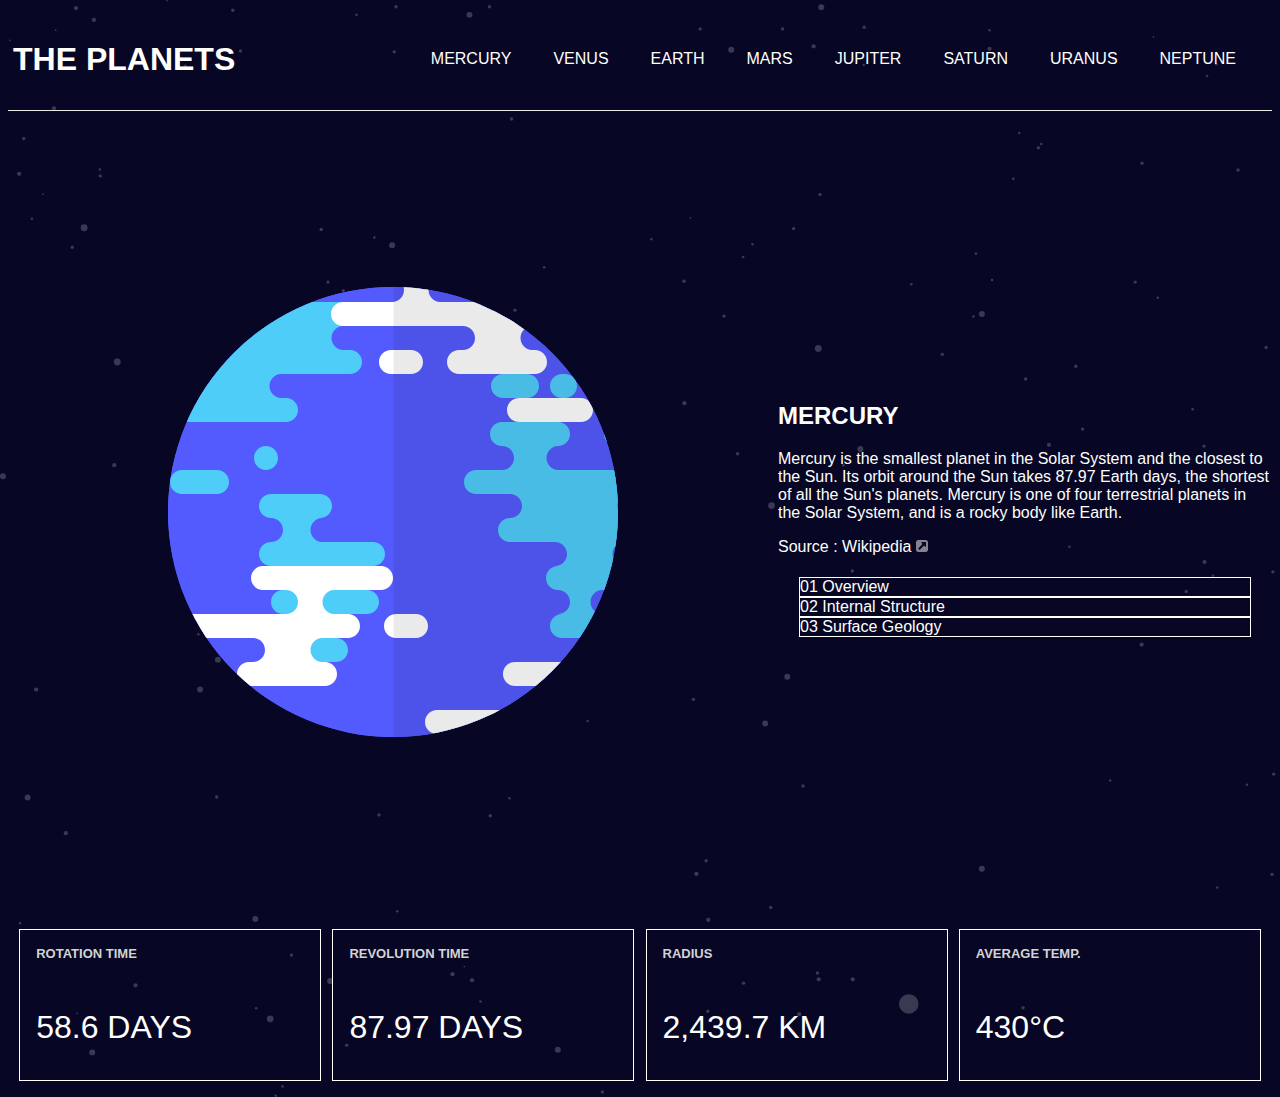
==== commit 3d8b6f0e: "updated earth svg" ====
--- a/earth.html
+++ b/earth.html
@@ -39,19 +39,19 @@
 
 <div class="flex__container1"> <!-- Start of flex__container1 -->
   
-  <!-- Planet SVGs Start -->
+<!-- Planet SVGs Start -->
 
-  <div class="planet__container">
-    <div class="planet__top">
-      <svg class="top__svg" xmlns="http://www.w3.org/2000/svg" xmlns:xlink="http://www.w3.org/1999/xlink" width="290" height="290"><defs><circle id="a" cx="145" cy="145" r="145"/><circle id="c" cx="145" cy="145" r="145"/></defs><g fill="none" fill-rule="evenodd"><circle cx="145" cy="145" r="145" fill="#DEF4FC" fill-rule="nonzero"/><mask id="b" fill="#fff"><use xlink:href="#a"/></mask><path fill="#B1D5E2" fill-rule="nonzero" d="M154 253c6.627 0 12 5.373 12 12s-5.373 12-12 12h-20c-6.627 0-12-5.373-12-12s5.373-12 12-12h20zm86-48c6.627 0 12 5.373 12 12s-5.373 12-12 12h-62c-6.627 0-12-5.373-12-12s5.373-12 12-12h62zm-110 0c6.627 0 12 5.373 12 12s-5.373 12-12 12-12-5.373-12-12 5.373-12 12-12zm-45-60c0-6.627-5.373-12-12-12H2c-6.627 0-12-5.373-12-12s5.373-12 12-12h49c6.627 0 12-5.373 12-12s-5.373-12-12-12h-5c-6.627 0-12-5.373-12-12s5.373-12 12-12h73c6.627 0 12 5.373 12 12s-5.373 12-12 12H99v.01c-6.395.262-11.5 5.53-11.5 11.99s5.105 11.728 11.5 11.99v.01h45c6.627 0 12 5.373 12 12s-5.373 12-12 12h-2l-.001.01c-6.395.263-11.499 5.53-11.499 11.99s5.104 11.727 11.499 11.99l.001.01h52c6.627 0 12 5.373 12 12s-5.373 12-12 12H70c-6.627 0-12-5.373-12-12s5.373-12 12-12h3c6.627 0 12-5.373 12-12zm160 12c6.627 0 12 5.373 12 12s-5.373 12-12 12-12-5.373-12-12 5.373-12 12-12zm-223 0c6.627 0 12 5.373 12 12s-5.373 12-12 12H2c-6.627 0-12-5.373-12-12s5.373-12 12-12h20zm199-96c6.627 0 12 5.373 12 12s-5.373 12-12 12h-20c-6.627 0-12-5.373-12-12s5.373-12 12-12h20zm24-48c6.627 0 12 5.373 12 12s-5.373 12-12 12h-58c-6.627 0-12-5.373-12-12s5.373-12 12-12h58z" mask="url(#b)"/><mask id="d" fill="#fff"><use xlink:href="#c"/></mask><path fill="#000" fill-rule="nonzero" mask="url(#d)" opacity=".078" d="M146 0h145v290H146z"/></g></svg>
-    </div>
+<div class="planet__container">
+  <div class="planet__top">
+    <svg xmlns="http://www.w3.org/2000/svg" xmlns:xlink="http://www.w3.org/1999/xlink" width="450" height="450"><defs><circle id="a" cx="225" cy="225" r="225"/><circle id="c" cx="225" cy="225" r="225"/><circle id="e" cx="225" cy="225" r="225"/><circle id="g" cx="225" cy="225" r="225"/><circle id="i" cx="225" cy="225" r="225"/><circle id="k" cx="225" cy="225" r="225"/></defs><g fill="none" fill-rule="evenodd"><circle cx="225" cy="225" r="225" fill="#545BFE" fill-rule="nonzero"/><mask id="b" fill="#fff"><use xlink:href="#a"/></mask><path fill="#4FCDF9" fill-rule="nonzero" d="M134 351c6.627 0 12-5.373 12-12s-5.373-12-12-12h-19c-6.627 0-12-5.373-12-12s5.373-12 12-12h-2c6.627 0 12-5.373 12-12s-5.373-12-12-12h-10c-6.627 0-12-5.373-12-12s5.373-12 12-12 12-5.373 12-12-5.373-12-12-12-12-5.373-12-12 5.373-12 12-12h49c6.627 0 12 5.373 12 12s-5.373 12-12 12h2v.01c-6.395.263-11.5 5.53-11.5 11.99s5.105 11.727 11.5 11.99v.01h51c6.627 0 12 5.373 12 12s-5.373 12-12 12h-6v.01c-6.395.262-11.5 5.53-11.5 11.99s5.105 11.728 11.5 11.99v.01c6.627 0 12 5.373 12 12s-5.373 12-12 12h-27v.01c-6.395.262-11.5 5.53-11.5 11.99s5.105 11.728 11.5 11.99v.01h-4c6.627 0 12 5.373 12 12s-5.373 12-12 12h-29c-6.627 0-12-5.373-12-12s5.373-12 12-12h-5zM49 183c6.627 0 12 5.373 12 12s-5.373 12-12 12H14c-6.627 0-12-5.373-12-12s5.373-12 12-12h35zm49-24c6.627 0 12 5.373 12 12s-5.373 12-12 12-12-5.373-12-12 5.373-12 12-12zm78-144c6.627 0 12 5.373 12 12s-5.373 12-12 12h-1v.01c-6.395.263-11.5 5.53-11.5 11.99s5.105 11.727 11.5 11.99V63h7c6.627 0 12 5.373 12 12s-5.373 12-12 12h-69v.01c-6.395.263-11.5 5.53-11.5 11.99s5.105 11.728 11.5 11.99v.01h5c6.627 0 12 5.373 12 12s-5.373 12-12 12H-1c-6.627 0-12-5.373-12-12s5.373-12 12-12H9c6.627 0 12-5.373 12-12S15.627 87 9 87h4C6.373 87 1 81.627 1 75s5.373-12 12-12h6c6.627 0 12-5.373 12-12s-5.373-12-12-12h-48c-6.627 0-12-5.373-12-12s5.373-12 12-12h205z" mask="url(#b)"/><mask id="d" fill="#fff"><use xlink:href="#c"/></mask><path fill="#4FCDF9" fill-rule="nonzero" d="M390 327c6.627 0 12-5.373 12-12s-5.373-12-12-12-12-5.373-12-12 5.373-12 12-12h-3c6.627 0 12-5.373 12-12s-5.373-12-12-12h-45c-6.627 0-12-5.373-12-12s5.373-12 12-12 12-5.373 12-12-5.373-12-12-12h-34c-6.627 0-12-5.373-12-12s5.373-12 12-12h26c6.627 0 12-5.373 12-12s-5.373-12-12-12-12-5.373-12-12 5.373-12 12-12h56c6.627 0 12 5.373 12 12s-5.373 12-12 12l-.001.01c-6.395.263-11.499 5.53-11.499 11.99s5.104 11.727 11.499 11.99l.001.01h91c6.627 0 12 5.373 12 12s-5.373 12-12 12h-20v.01c-6.395.263-11.5 5.53-11.5 11.99s5.105 11.727 11.5 11.99v.01h10c6.627 0 12 5.373 12 12s-5.373 12-12 12h-15l-.001.01c-6.395.263-11.499 5.53-11.499 11.99s5.104 11.727 11.499 11.99l.001.01h-2c6.627 0 12 5.373 12 12s-5.373 12-12 12h-20v.01c-6.395.262-11.5 5.53-11.5 11.99s5.105 11.728 11.5 11.99v.01h-4c6.627 0 12 5.373 12 12s-5.373 12-12 12h-36c-6.627 0-12-5.373-12-12s5.373-12 12-12h-4zm90-24c6.627 0 12 5.373 12 12s-5.373 12-12 12-12-5.373-12-12 5.373-12 12-12zm-18-168c6.627 0 12 5.373 12 12s-5.373 12-12 12h-14c-6.627 0-12-5.373-12-12s5.373-12 12-12h14zm198-72c6.627 0 12 5.373 12 12s-5.373 12-12 12h-7v.01c-6.395.263-11.5 5.53-11.5 11.99s5.105 11.728 11.5 11.99v.01h16c6.627 0 12 5.373 12 12s-5.373 12-12 12H495c-6.627 0-12-5.373-12-12s5.373-12 12-12h-5c6.627 0 12-5.373 12-12s-5.373-12-12-12h-41c-6.627 0-12-5.373-12-12s5.373-12 12-12h211zM359 87c6.627 0 12 5.373 12 12s-5.373 12-12 12h-24c-6.627 0-12-5.373-12-12s5.373-12 12-12h24zm38 0c6.627 0 12 5.373 12 12s-5.373 12-12 12h-3c-6.627 0-12-5.373-12-12s5.373-12 12-12h3zm13-48c6.627 0 12 5.373 12 12s-5.373 12-12 12h-24c-6.627 0-12-5.373-12-12s5.373-12 12-12h24z" mask="url(#d)"/><mask id="f" fill="#fff"><use xlink:href="#e"/></mask><path fill="#FFF" fill-rule="nonzero" d="M413 111c6.627 0 12 5.373 12 12s-5.373 12-12 12h-62c-6.627 0-12-5.373-12-12s5.373-12 12-12h62zM307 51c0-6.627-5.373-12-12-12H175c-6.627 0-12-5.373-12-12s5.373-12 12-12h49c6.627 0 12-5.373 12-12s-5.373-12-12-12h-16c-6.627 0-12-5.373-12-12s5.373-12 12-12h62c6.627 0 12 5.373 12 12s-5.373 12-12 12h2v.01c-6.395.262-11.5 5.53-11.5 11.99s5.105 11.728 11.5 11.99V15h160c6.627 0 12 5.373 12 12s-5.373 12-12 12h-68l-.001.01c-6.395.263-11.499 5.53-11.499 11.99S357.604 62.727 364 62.99L364 63h3c6.627 0 12 5.373 12 12s-5.373 12-12 12h-76c-6.627 0-12-5.373-12-12s5.373-12 12-12h4c6.627 0 12-5.373 12-12zm128 12c6.627 0 12 5.373 12 12s-5.373 12-12 12h-20c-6.627 0-12-5.373-12-12s5.373-12 12-12h20zm-192 0c6.627 0 12 5.373 12 12s-5.373 12-12 12h-20c-6.627 0-12-5.373-12-12s5.373-12 12-12h20zm231-96c6.627 0 12 5.373 12 12s-5.373 12-12 12H318c-6.627 0-12-5.373-12-12s5.373-12 12-12h156z" mask="url(#f)"/><mask id="h" fill="#fff"><use xlink:href="#g"/></mask><path fill="#FFF" fill-rule="nonzero" d="M97 363c0-6.627-5.373-12-12-12H17c-6.627 0-12-5.373-12-12s5.373-12 12-12h101c6.627 0 12-5.373 12-12s-5.373-12-12-12H95c-6.627 0-12-5.373-12-12s5.373-12 12-12h118c6.627 0 12 5.373 12 12s-5.373 12-12 12h-47v.01c-6.395.262-11.5 5.53-11.5 11.99s5.105 11.728 11.5 11.99v.01h14c6.627 0 12 5.373 12 12s-5.373 12-12 12h-26l-.001.01c-6.395.263-11.499 5.53-11.499 11.99s5.104 11.727 11.499 11.99l.001.01h3c6.627 0 12 5.373 12 12s-5.373 12-12 12H81c-6.627 0-12-5.373-12-12s5.373-12 12-12h4c6.627 0 12-5.373 12-12zm151-36c6.627 0 12 5.373 12 12s-5.373 12-12 12h-20c-6.627 0-12-5.373-12-12s5.373-12 12-12h20z" mask="url(#h)"/><mask id="j" fill="#fff"><use xlink:href="#i"/></mask><path fill="#FFF" fill-rule="nonzero" d="M349 459c0-6.627-5.373-12-12-12h-68c-6.627 0-12-5.373-12-12s5.373-12 12-12h101c6.627 0 12-5.373 12-12s-5.373-12-12-12h-23c-6.627 0-12-5.373-12-12s5.373-12 12-12h118c6.627 0 12 5.373 12 12s-5.373 12-12 12h-47v.01c-6.395.262-11.5 5.53-11.5 11.99s5.105 11.728 11.5 11.99v.01h14c6.627 0 12 5.373 12 12s-5.373 12-12 12h-26l-.001.01c-6.395.263-11.499 5.53-11.499 11.99s5.104 11.727 11.499 11.99l.001.01h3c6.627 0 12 5.373 12 12s-5.373 12-12 12h-76c-6.627 0-12-5.373-12-12s5.373-12 12-12h4c6.627 0 12-5.373 12-12zm151-36c6.627 0 12 5.373 12 12s-5.373 12-12 12h-20c-6.627 0-12-5.373-12-12s5.373-12 12-12h20z" mask="url(#j)"/><mask id="l" fill="#fff"><use xlink:href="#k"/></mask><path fill="#000" fill-rule="nonzero" mask="url(#l)" opacity=".078" d="M225.484-25h250.484v500H225.484z"/></g></svg>
+  </div>
+  
+  <div class="planet__bottom">
+    <svg xmlns="http://www.w3.org/2000/svg" xmlns:xlink="http://www.w3.org/1999/xlink" width="450" height="450"><defs><circle id="a" cx="225" cy="225" r="225"/><circle id="c" cx="225" cy="225" r="225"/><circle id="e" cx="225" cy="225" r="225"/><circle id="g" cx="225" cy="225" r="225"/><circle id="i" cx="225" cy="225" r="225"/><circle id="k" cx="225" cy="225" r="225"/><path id="m" d="M0 0c120.398 0 218 97.602 218 218S120.398 436 0 436z"/></defs><g fill="none" fill-rule="evenodd"><circle cx="225" cy="225" r="225" fill="#545BFE" fill-rule="nonzero"/><mask id="b" fill="#fff"><use xlink:href="#a"/></mask><path fill="#4FCDF9" fill-rule="nonzero" d="M134 351c6.627 0 12-5.373 12-12s-5.373-12-12-12h-19c-6.627 0-12-5.373-12-12s5.373-12 12-12h-2c6.627 0 12-5.373 12-12s-5.373-12-12-12h-10c-6.627 0-12-5.373-12-12s5.373-12 12-12 12-5.373 12-12-5.373-12-12-12-12-5.373-12-12 5.373-12 12-12h49c6.627 0 12 5.373 12 12s-5.373 12-12 12h2v.01c-6.395.263-11.5 5.53-11.5 11.99s5.105 11.727 11.5 11.99v.01h51c6.627 0 12 5.373 12 12s-5.373 12-12 12h-6v.01c-6.395.262-11.5 5.53-11.5 11.99s5.105 11.728 11.5 11.99v.01c6.627 0 12 5.373 12 12s-5.373 12-12 12h-27v.01c-6.395.262-11.5 5.53-11.5 11.99s5.105 11.728 11.5 11.99v.01h-4c6.627 0 12 5.373 12 12s-5.373 12-12 12h-29c-6.627 0-12-5.373-12-12s5.373-12 12-12h-5zM49 183c6.627 0 12 5.373 12 12s-5.373 12-12 12H14c-6.627 0-12-5.373-12-12s5.373-12 12-12h35zm49-24c6.627 0 12 5.373 12 12s-5.373 12-12 12-12-5.373-12-12 5.373-12 12-12zm78-144c6.627 0 12 5.373 12 12s-5.373 12-12 12h-1v.01c-6.395.263-11.5 5.53-11.5 11.99s5.105 11.727 11.5 11.99V63h7c6.627 0 12 5.373 12 12s-5.373 12-12 12h-69v.01c-6.395.263-11.5 5.53-11.5 11.99s5.105 11.728 11.5 11.99v.01h5c6.627 0 12 5.373 12 12s-5.373 12-12 12H-1c-6.627 0-12-5.373-12-12s5.373-12 12-12H9c6.627 0 12-5.373 12-12S15.627 87 9 87h4C6.373 87 1 81.627 1 75s5.373-12 12-12h6c6.627 0 12-5.373 12-12s-5.373-12-12-12h-48c-6.627 0-12-5.373-12-12s5.373-12 12-12h205z" mask="url(#b)"/><mask id="d" fill="#fff"><use xlink:href="#c"/></mask><path fill="#4FCDF9" fill-rule="nonzero" d="M390 327c6.627 0 12-5.373 12-12s-5.373-12-12-12-12-5.373-12-12 5.373-12 12-12h-3c6.627 0 12-5.373 12-12s-5.373-12-12-12h-45c-6.627 0-12-5.373-12-12s5.373-12 12-12 12-5.373 12-12-5.373-12-12-12h-34c-6.627 0-12-5.373-12-12s5.373-12 12-12h26c6.627 0 12-5.373 12-12s-5.373-12-12-12-12-5.373-12-12 5.373-12 12-12h56c6.627 0 12 5.373 12 12s-5.373 12-12 12l-.001.01c-6.395.263-11.499 5.53-11.499 11.99s5.104 11.727 11.499 11.99l.001.01h91c6.627 0 12 5.373 12 12s-5.373 12-12 12h-20v.01c-6.395.263-11.5 5.53-11.5 11.99s5.105 11.727 11.5 11.99v.01h10c6.627 0 12 5.373 12 12s-5.373 12-12 12h-15l-.001.01c-6.395.263-11.499 5.53-11.499 11.99s5.104 11.727 11.499 11.99l.001.01h-2c6.627 0 12 5.373 12 12s-5.373 12-12 12h-20v.01c-6.395.262-11.5 5.53-11.5 11.99s5.105 11.728 11.5 11.99v.01h-4c6.627 0 12 5.373 12 12s-5.373 12-12 12h-36c-6.627 0-12-5.373-12-12s5.373-12 12-12h-4zm90-24c6.627 0 12 5.373 12 12s-5.373 12-12 12-12-5.373-12-12 5.373-12 12-12zm-18-168c6.627 0 12 5.373 12 12s-5.373 12-12 12h-14c-6.627 0-12-5.373-12-12s5.373-12 12-12h14zm198-72c6.627 0 12 5.373 12 12s-5.373 12-12 12h-7v.01c-6.395.263-11.5 5.53-11.5 11.99s5.105 11.728 11.5 11.99v.01h16c6.627 0 12 5.373 12 12s-5.373 12-12 12H495c-6.627 0-12-5.373-12-12s5.373-12 12-12h-5c6.627 0 12-5.373 12-12s-5.373-12-12-12h-41c-6.627 0-12-5.373-12-12s5.373-12 12-12h211zM359 87c6.627 0 12 5.373 12 12s-5.373 12-12 12h-24c-6.627 0-12-5.373-12-12s5.373-12 12-12h24zm38 0c6.627 0 12 5.373 12 12s-5.373 12-12 12h-3c-6.627 0-12-5.373-12-12s5.373-12 12-12h3zm13-48c6.627 0 12 5.373 12 12s-5.373 12-12 12h-24c-6.627 0-12-5.373-12-12s5.373-12 12-12h24z" mask="url(#d)"/><mask id="f" fill="#fff"><use xlink:href="#e"/></mask><path fill="#FFF" fill-rule="nonzero" d="M413 111c6.627 0 12 5.373 12 12s-5.373 12-12 12h-62c-6.627 0-12-5.373-12-12s5.373-12 12-12h62zM307 51c0-6.627-5.373-12-12-12H175c-6.627 0-12-5.373-12-12s5.373-12 12-12h49c6.627 0 12-5.373 12-12s-5.373-12-12-12h-16c-6.627 0-12-5.373-12-12s5.373-12 12-12h62c6.627 0 12 5.373 12 12s-5.373 12-12 12h2v.01c-6.395.262-11.5 5.53-11.5 11.99s5.105 11.728 11.5 11.99V15h160c6.627 0 12 5.373 12 12s-5.373 12-12 12h-68l-.001.01c-6.395.263-11.499 5.53-11.499 11.99S357.604 62.727 364 62.99L364 63h3c6.627 0 12 5.373 12 12s-5.373 12-12 12h-76c-6.627 0-12-5.373-12-12s5.373-12 12-12h4c6.627 0 12-5.373 12-12zm128 12c6.627 0 12 5.373 12 12s-5.373 12-12 12h-20c-6.627 0-12-5.373-12-12s5.373-12 12-12h20zm-192 0c6.627 0 12 5.373 12 12s-5.373 12-12 12h-20c-6.627 0-12-5.373-12-12s5.373-12 12-12h20zm231-96c6.627 0 12 5.373 12 12s-5.373 12-12 12H318c-6.627 0-12-5.373-12-12s5.373-12 12-12h156z" mask="url(#f)"/><mask id="h" fill="#fff"><use xlink:href="#g"/></mask><path fill="#FFF" fill-rule="nonzero" d="M97 363c0-6.627-5.373-12-12-12H17c-6.627 0-12-5.373-12-12s5.373-12 12-12h101c6.627 0 12-5.373 12-12s-5.373-12-12-12H95c-6.627 0-12-5.373-12-12s5.373-12 12-12h118c6.627 0 12 5.373 12 12s-5.373 12-12 12h-47v.01c-6.395.262-11.5 5.53-11.5 11.99s5.105 11.728 11.5 11.99v.01h14c6.627 0 12 5.373 12 12s-5.373 12-12 12h-26l-.001.01c-6.395.263-11.499 5.53-11.499 11.99s5.104 11.727 11.499 11.99l.001.01h3c6.627 0 12 5.373 12 12s-5.373 12-12 12H81c-6.627 0-12-5.373-12-12s5.373-12 12-12h4c6.627 0 12-5.373 12-12zm151-36c6.627 0 12 5.373 12 12s-5.373 12-12 12h-20c-6.627 0-12-5.373-12-12s5.373-12 12-12h20z" mask="url(#h)"/><mask id="j" fill="#fff"><use xlink:href="#i"/></mask><path fill="#FFF" fill-rule="nonzero" d="M349 459c0-6.627-5.373-12-12-12h-68c-6.627 0-12-5.373-12-12s5.373-12 12-12h101c6.627 0 12-5.373 12-12s-5.373-12-12-12h-23c-6.627 0-12-5.373-12-12s5.373-12 12-12h118c6.627 0 12 5.373 12 12s-5.373 12-12 12h-47v.01c-6.395.262-11.5 5.53-11.5 11.99s5.105 11.728 11.5 11.99v.01h14c6.627 0 12 5.373 12 12s-5.373 12-12 12h-26l-.001.01c-6.395.263-11.499 5.53-11.499 11.99s5.104 11.727 11.499 11.99l.001.01h3c6.627 0 12 5.373 12 12s-5.373 12-12 12h-76c-6.627 0-12-5.373-12-12s5.373-12 12-12h4c6.627 0 12-5.373 12-12zm151-36c6.627 0 12 5.373 12 12s-5.373 12-12 12h-20c-6.627 0-12-5.373-12-12s5.373-12 12-12h20z" mask="url(#j)"/><mask id="l" fill="#fff"><use xlink:href="#k"/></mask><path fill="#000" fill-rule="nonzero" mask="url(#l)" opacity=".078" d="M225.484-25h250.484v500H225.484z"/><g transform="translate(225 7)"><mask id="n" fill="#fff"><use xlink:href="#m"/></mask><use fill="#2A2D80" xlink:href="#m"/><circle cx="1.5" cy="219.5" r="208.5" fill="#952525" mask="url(#n)"/><circle cx="2" cy="218" r="178" fill="#E0592F" mask="url(#n)"/><circle cx="2" cy="218" r="107" fill="#F89035" mask="url(#n)"/><circle cx="1" cy="219" r="51" fill="#FFF1AA" mask="url(#n)"/></g></g></svg>
+  </div>
+</div>
 
-    <div class="planet__bottom">
-      <svg class="bottom__svg" xmlns="http://www.w3.org/2000/svg" xmlns:xlink="http://www.w3.org/1999/xlink" width="290" height="290"><defs><circle id="a" cx="145" cy="145" r="145"/><circle id="c" cx="145" cy="145" r="145"/><path id="e" d="M0 0c76.768 0 139 62.232 139 139S76.768 278 0 278z"/></defs><g fill="none" fill-rule="evenodd"><circle cx="145" cy="145" r="145" fill="#DEF4FC" fill-rule="nonzero"/><mask id="b" fill="#fff"><use xlink:href="#a"/></mask><path fill="#B1D5E2" fill-rule="nonzero" d="M154 253c6.627 0 12 5.373 12 12s-5.373 12-12 12h-20c-6.627 0-12-5.373-12-12s5.373-12 12-12h20zm86-48c6.627 0 12 5.373 12 12s-5.373 12-12 12h-62c-6.627 0-12-5.373-12-12s5.373-12 12-12h62zm-110 0c6.627 0 12 5.373 12 12s-5.373 12-12 12-12-5.373-12-12 5.373-12 12-12zm-45-60c0-6.627-5.373-12-12-12H2c-6.627 0-12-5.373-12-12s5.373-12 12-12h49c6.627 0 12-5.373 12-12s-5.373-12-12-12h-5c-6.627 0-12-5.373-12-12s5.373-12 12-12h73c6.627 0 12 5.373 12 12s-5.373 12-12 12H99v.01c-6.395.262-11.5 5.53-11.5 11.99s5.105 11.728 11.5 11.99v.01h45c6.627 0 12 5.373 12 12s-5.373 12-12 12h-2l-.001.01c-6.395.263-11.499 5.53-11.499 11.99s5.104 11.727 11.499 11.99l.001.01h52c6.627 0 12 5.373 12 12s-5.373 12-12 12H70c-6.627 0-12-5.373-12-12s5.373-12 12-12h3c6.627 0 12-5.373 12-12zm160 12c6.627 0 12 5.373 12 12s-5.373 12-12 12-12-5.373-12-12 5.373-12 12-12zm-223 0c6.627 0 12 5.373 12 12s-5.373 12-12 12H2c-6.627 0-12-5.373-12-12s5.373-12 12-12h20zm199-96c6.627 0 12 5.373 12 12s-5.373 12-12 12h-20c-6.627 0-12-5.373-12-12s5.373-12 12-12h20zm24-48c6.627 0 12 5.373 12 12s-5.373 12-12 12h-58c-6.627 0-12-5.373-12-12s5.373-12 12-12h58z" mask="url(#b)"/><mask id="d" fill="#fff"><use xlink:href="#c"/></mask><path fill="#000" fill-rule="nonzero" mask="url(#d)" opacity=".078" d="M146 0h145v290H146z"/><g transform="translate(146 6)"><mask id="f" fill="#fff"><use xlink:href="#e"/></mask><use fill="#7A939C" xlink:href="#e"/><circle cx="1" cy="140" r="131" fill="#9AB2BB" mask="url(#f)"/><circle cx="1" cy="139" r="95" fill="#E8903F" mask="url(#f)"/><circle cx=".5" cy="139.5" r="41.5" fill="#FFEA87" mask="url(#f)"/></g></g></svg>
-    </div>
-  </div>
-
-  <!-- Planet SVGs End -->
+<!-- Planet SVGs End -->
 
   <div id="main__content" class="main__content__container"> <!-- Start of main__content container -->
 
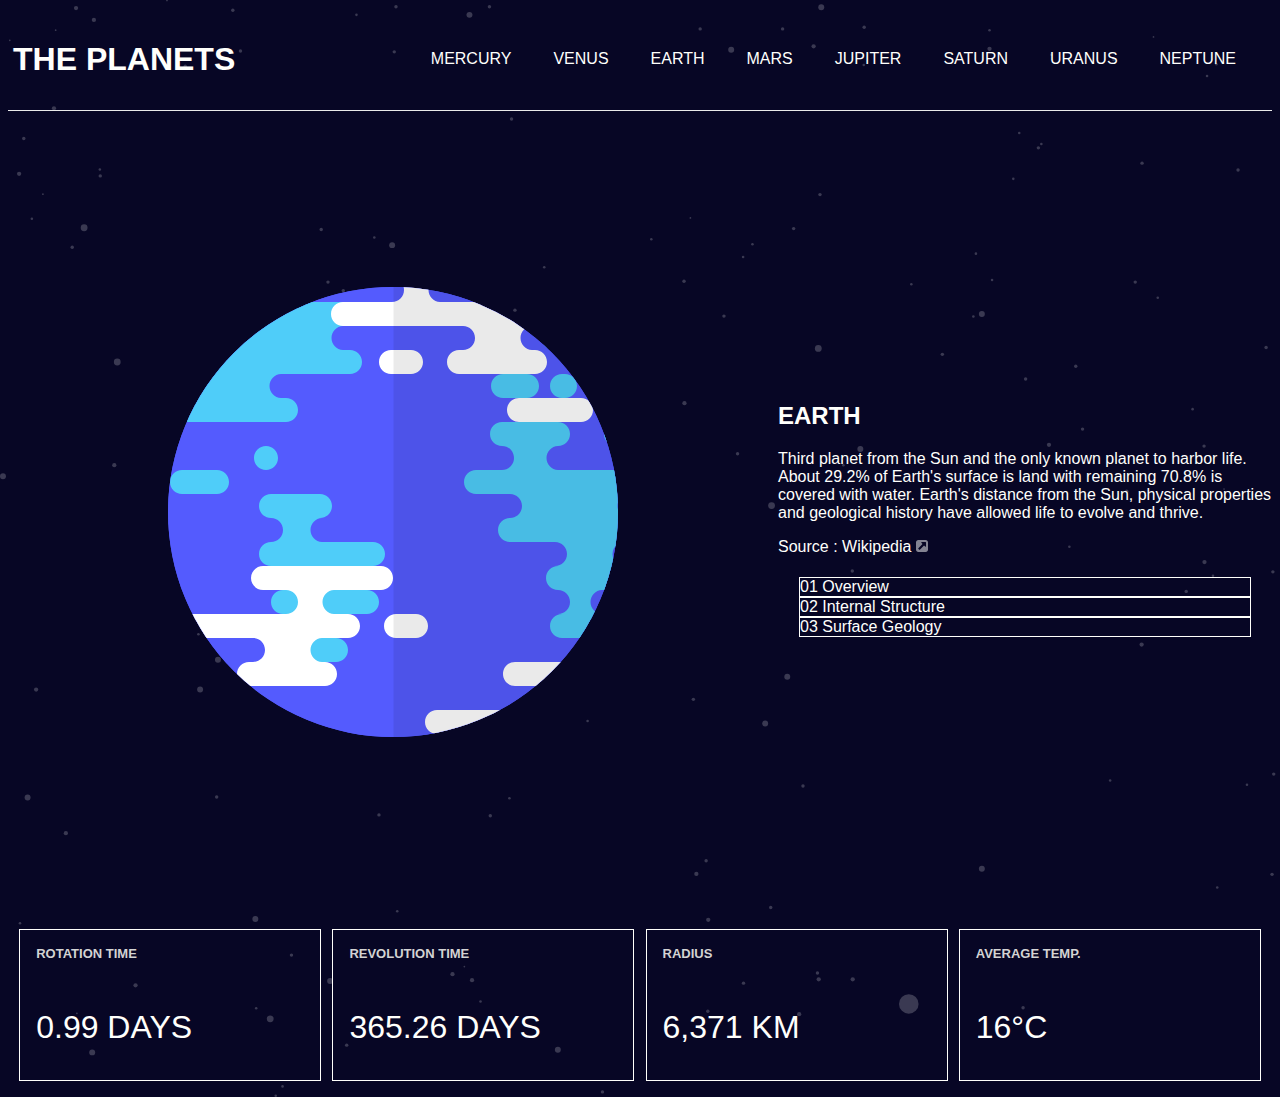
==== commit fcda1477: "updated earth facts" ====
--- a/earth.html
+++ b/earth.html
@@ -56,40 +56,46 @@
   <div id="main__content" class="main__content__container"> <!-- Start of main__content container -->
 
     <div id="overview" class="tab__content"><!-- Overview Content Start -->
-      <h2 class="planet__name">MERCURY</h2>
+      <h2 class="planet__name">EARTH</h2>
 
       <div class="overview__tab">
-        <p>Mercury is the smallest planet in the Solar System and the closest 
-          to the Sun. Its orbit around the Sun takes 87.97 Earth days, the 
-          shortest of all the Sun's planets. Mercury is one of four terrestrial 
-          planets in the Solar System, and is a rocky body like Earth.</p>
+        <p>Third planet from the Sun and the only known planet to harbor life. 
+          About 29.2% of Earth's surface is land with remaining 70.8% is 
+          covered with water. Earth's distance from the Sun, physical properties 
+          and geological history have allowed life to evolve and thrive.</p>
         <div class="source">
-          <p>Source : <a href="https://en.wikipedia.org/wiki/Mercury_(planet)">Wikipedia <img src="assets/icon-source.svg" alt="Source Icon"></a></p>
+          <p>Source : <a href="https://en.wikipedia.org/wiki/Earth">Wikipedia <img src="assets/icon-source.svg" alt="Source Icon"></a></p>
         </div>
       </div>
     </div>
 
     <div id="internal-structure" class="tab__content">
+
+      <h2 class="planet__name">EARTH</h2>
+
       <div class="internal__structure">
-        <p>Mercury appears to have a solid silicate crust and mantle overlying a 
-          solid, iron sulfide outer core layer, a deeper liquid core layer, and 
-          a solid inner core. The planet's density is the second highest in the 
-          Solar System at 5.427 g/cm3 , only slightly less than Earth's density.</p>
+        <p>Earth's interior, like that of the other terrestrial planets, is divided 
+          into layers by their chemical or physical (rheological) properties. The 
+          outer layer is a chemically distinct silicate solid crust, which is 
+          underlain by a highly viscous solid mantle.</p>
         <div class="source2">
-          <p>Source : <a href="https://en.wikipedia.org/wiki/Mercury_(planet)#Internal_structure">Wikipedia <img src="assets/icon-source.svg" alt="Source Icon"></a></p>
+          <p>Source : <a href="https://en.wikipedia.org/wiki/Earth#Internal_structure">Wikipedia <img src="assets/icon-source.svg" alt="Source Icon"></a></p>
         </div>
       </div>
     </div>
 
     <div id="surface-geology" class="tab__content">
+
+      <h2 class="planet__name">EARTH</h2>
+
       <div class="surface__geology">
-        <p>Mercury's surface is similar in appearance to that of the Moon, showing 
-        extensive mare-like plains and heavy cratering, indicating that it has 
-        been geologically inactive for billions of years. It is more heterogeneous 
-        than either Mars's or the Moon’s.</p>
+        <p>The total surface area of Earth is about 510 million km2. The continental 
+          crust consists of lower density material such as the igneous rocks granite 
+          and andesite. Less common is basalt, a denser volcanic rock that is the 
+          primary constituent of the ocean floors.</p>
       </div>
         <div class="source3">
-          <p>Source : <a href="https://en.wikipedia.org/wiki/Mercury_(planet)#Surface_geology">Wikipedia <img src="assets/icon-source.svg" alt="Source Icon"></a></p>
+          <p>Source : <a href="https://en.wikipedia.org/wiki/Earth#Surface">Wikipedia <img src="assets/icon-source.svg" alt="Source Icon"></a></p>
         </div>
       </div>
       <nav class="tab__navigation">
@@ -108,22 +114,22 @@
     <div class="planet__facts">
       <div class="rotation__time">
         <h3>ROTATION TIME</h3>
-        <p>58.6 DAYS</p>
+        <p>0.99 DAYS</p>
       </div>
 
       <div class="revolution__time">
         <h3>REVOLUTION TIME</h3>
-        <p>87.97 DAYS</p>
+        <p>365.26 DAYS</p>
       </div>
 
       <div class="radius">
         <h3>RADIUS</h3>
-        <p>2,439.7 KM</p>
+        <p>6,371 KM</p>
       </div>
 
       <div class="average__temp">
         <h3>AVERAGE TEMP.</h3>
-        <p>430°C</p>
+        <p>16°C</p>
       </div>
     </div>
   </div> <!-- End of flex__container2 -->
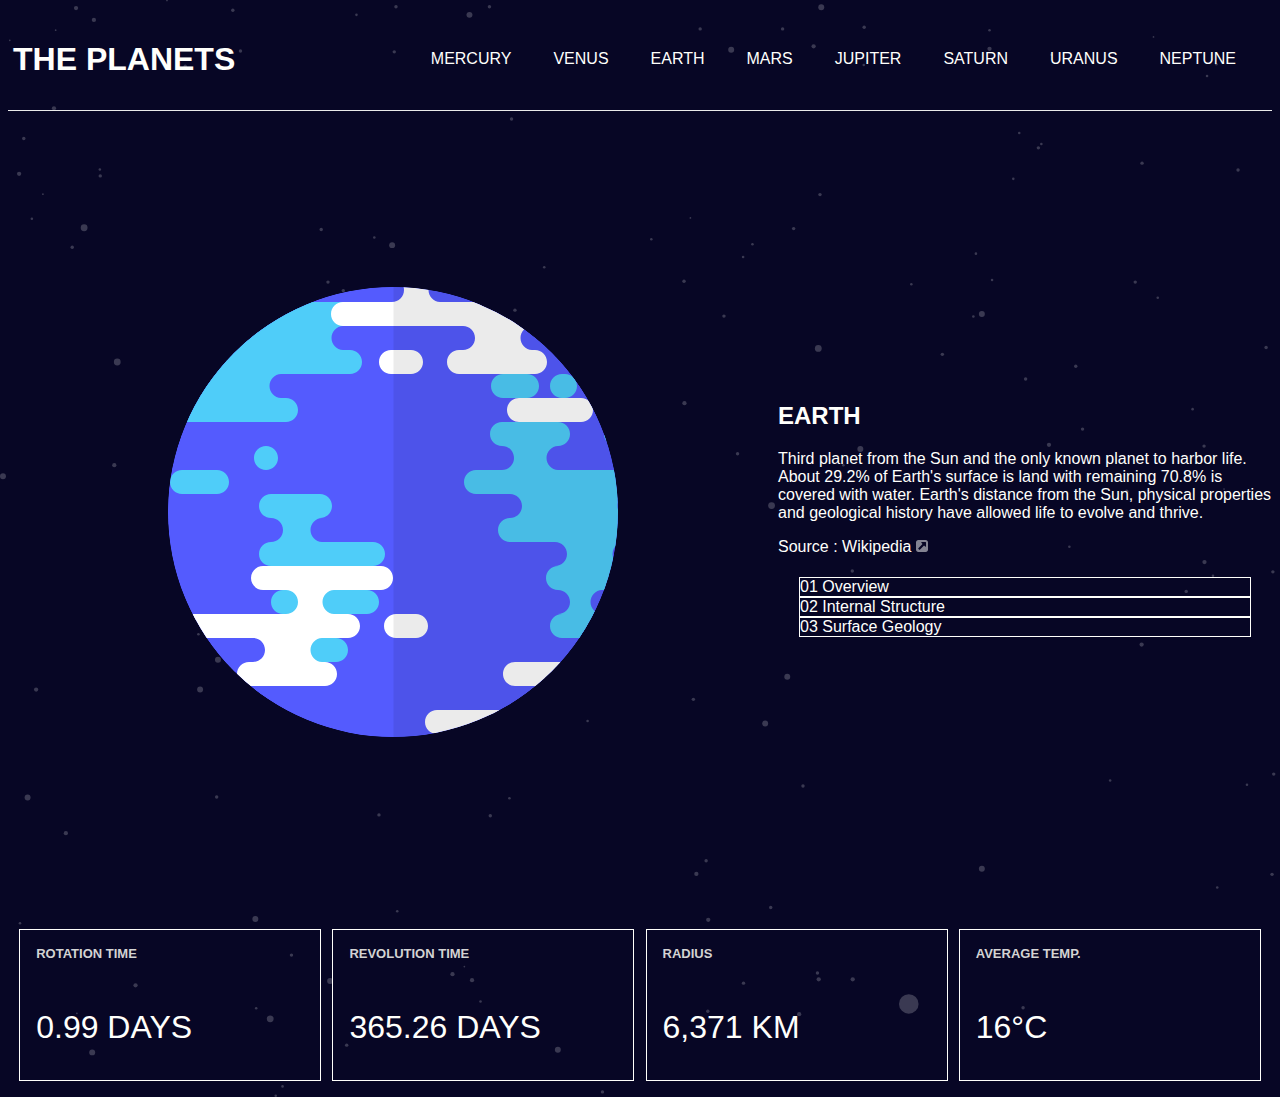
==== commit b1ec57ac: "added svg classes to each planet's svg for css onHover effects" ====
--- a/earth.html
+++ b/earth.html
@@ -43,11 +43,11 @@
 
 <div class="planet__container">
   <div class="planet__top">
-    <svg xmlns="http://www.w3.org/2000/svg" xmlns:xlink="http://www.w3.org/1999/xlink" width="450" height="450"><defs><circle id="a" cx="225" cy="225" r="225"/><circle id="c" cx="225" cy="225" r="225"/><circle id="e" cx="225" cy="225" r="225"/><circle id="g" cx="225" cy="225" r="225"/><circle id="i" cx="225" cy="225" r="225"/><circle id="k" cx="225" cy="225" r="225"/></defs><g fill="none" fill-rule="evenodd"><circle cx="225" cy="225" r="225" fill="#545BFE" fill-rule="nonzero"/><mask id="b" fill="#fff"><use xlink:href="#a"/></mask><path fill="#4FCDF9" fill-rule="nonzero" d="M134 351c6.627 0 12-5.373 12-12s-5.373-12-12-12h-19c-6.627 0-12-5.373-12-12s5.373-12 12-12h-2c6.627 0 12-5.373 12-12s-5.373-12-12-12h-10c-6.627 0-12-5.373-12-12s5.373-12 12-12 12-5.373 12-12-5.373-12-12-12-12-5.373-12-12 5.373-12 12-12h49c6.627 0 12 5.373 12 12s-5.373 12-12 12h2v.01c-6.395.263-11.5 5.53-11.5 11.99s5.105 11.727 11.5 11.99v.01h51c6.627 0 12 5.373 12 12s-5.373 12-12 12h-6v.01c-6.395.262-11.5 5.53-11.5 11.99s5.105 11.728 11.5 11.99v.01c6.627 0 12 5.373 12 12s-5.373 12-12 12h-27v.01c-6.395.262-11.5 5.53-11.5 11.99s5.105 11.728 11.5 11.99v.01h-4c6.627 0 12 5.373 12 12s-5.373 12-12 12h-29c-6.627 0-12-5.373-12-12s5.373-12 12-12h-5zM49 183c6.627 0 12 5.373 12 12s-5.373 12-12 12H14c-6.627 0-12-5.373-12-12s5.373-12 12-12h35zm49-24c6.627 0 12 5.373 12 12s-5.373 12-12 12-12-5.373-12-12 5.373-12 12-12zm78-144c6.627 0 12 5.373 12 12s-5.373 12-12 12h-1v.01c-6.395.263-11.5 5.53-11.5 11.99s5.105 11.727 11.5 11.99V63h7c6.627 0 12 5.373 12 12s-5.373 12-12 12h-69v.01c-6.395.263-11.5 5.53-11.5 11.99s5.105 11.728 11.5 11.99v.01h5c6.627 0 12 5.373 12 12s-5.373 12-12 12H-1c-6.627 0-12-5.373-12-12s5.373-12 12-12H9c6.627 0 12-5.373 12-12S15.627 87 9 87h4C6.373 87 1 81.627 1 75s5.373-12 12-12h6c6.627 0 12-5.373 12-12s-5.373-12-12-12h-48c-6.627 0-12-5.373-12-12s5.373-12 12-12h205z" mask="url(#b)"/><mask id="d" fill="#fff"><use xlink:href="#c"/></mask><path fill="#4FCDF9" fill-rule="nonzero" d="M390 327c6.627 0 12-5.373 12-12s-5.373-12-12-12-12-5.373-12-12 5.373-12 12-12h-3c6.627 0 12-5.373 12-12s-5.373-12-12-12h-45c-6.627 0-12-5.373-12-12s5.373-12 12-12 12-5.373 12-12-5.373-12-12-12h-34c-6.627 0-12-5.373-12-12s5.373-12 12-12h26c6.627 0 12-5.373 12-12s-5.373-12-12-12-12-5.373-12-12 5.373-12 12-12h56c6.627 0 12 5.373 12 12s-5.373 12-12 12l-.001.01c-6.395.263-11.499 5.53-11.499 11.99s5.104 11.727 11.499 11.99l.001.01h91c6.627 0 12 5.373 12 12s-5.373 12-12 12h-20v.01c-6.395.263-11.5 5.53-11.5 11.99s5.105 11.727 11.5 11.99v.01h10c6.627 0 12 5.373 12 12s-5.373 12-12 12h-15l-.001.01c-6.395.263-11.499 5.53-11.499 11.99s5.104 11.727 11.499 11.99l.001.01h-2c6.627 0 12 5.373 12 12s-5.373 12-12 12h-20v.01c-6.395.262-11.5 5.53-11.5 11.99s5.105 11.728 11.5 11.99v.01h-4c6.627 0 12 5.373 12 12s-5.373 12-12 12h-36c-6.627 0-12-5.373-12-12s5.373-12 12-12h-4zm90-24c6.627 0 12 5.373 12 12s-5.373 12-12 12-12-5.373-12-12 5.373-12 12-12zm-18-168c6.627 0 12 5.373 12 12s-5.373 12-12 12h-14c-6.627 0-12-5.373-12-12s5.373-12 12-12h14zm198-72c6.627 0 12 5.373 12 12s-5.373 12-12 12h-7v.01c-6.395.263-11.5 5.53-11.5 11.99s5.105 11.728 11.5 11.99v.01h16c6.627 0 12 5.373 12 12s-5.373 12-12 12H495c-6.627 0-12-5.373-12-12s5.373-12 12-12h-5c6.627 0 12-5.373 12-12s-5.373-12-12-12h-41c-6.627 0-12-5.373-12-12s5.373-12 12-12h211zM359 87c6.627 0 12 5.373 12 12s-5.373 12-12 12h-24c-6.627 0-12-5.373-12-12s5.373-12 12-12h24zm38 0c6.627 0 12 5.373 12 12s-5.373 12-12 12h-3c-6.627 0-12-5.373-12-12s5.373-12 12-12h3zm13-48c6.627 0 12 5.373 12 12s-5.373 12-12 12h-24c-6.627 0-12-5.373-12-12s5.373-12 12-12h24z" mask="url(#d)"/><mask id="f" fill="#fff"><use xlink:href="#e"/></mask><path fill="#FFF" fill-rule="nonzero" d="M413 111c6.627 0 12 5.373 12 12s-5.373 12-12 12h-62c-6.627 0-12-5.373-12-12s5.373-12 12-12h62zM307 51c0-6.627-5.373-12-12-12H175c-6.627 0-12-5.373-12-12s5.373-12 12-12h49c6.627 0 12-5.373 12-12s-5.373-12-12-12h-16c-6.627 0-12-5.373-12-12s5.373-12 12-12h62c6.627 0 12 5.373 12 12s-5.373 12-12 12h2v.01c-6.395.262-11.5 5.53-11.5 11.99s5.105 11.728 11.5 11.99V15h160c6.627 0 12 5.373 12 12s-5.373 12-12 12h-68l-.001.01c-6.395.263-11.499 5.53-11.499 11.99S357.604 62.727 364 62.99L364 63h3c6.627 0 12 5.373 12 12s-5.373 12-12 12h-76c-6.627 0-12-5.373-12-12s5.373-12 12-12h4c6.627 0 12-5.373 12-12zm128 12c6.627 0 12 5.373 12 12s-5.373 12-12 12h-20c-6.627 0-12-5.373-12-12s5.373-12 12-12h20zm-192 0c6.627 0 12 5.373 12 12s-5.373 12-12 12h-20c-6.627 0-12-5.373-12-12s5.373-12 12-12h20zm231-96c6.627 0 12 5.373 12 12s-5.373 12-12 12H318c-6.627 0-12-5.373-12-12s5.373-12 12-12h156z" mask="url(#f)"/><mask id="h" fill="#fff"><use xlink:href="#g"/></mask><path fill="#FFF" fill-rule="nonzero" d="M97 363c0-6.627-5.373-12-12-12H17c-6.627 0-12-5.373-12-12s5.373-12 12-12h101c6.627 0 12-5.373 12-12s-5.373-12-12-12H95c-6.627 0-12-5.373-12-12s5.373-12 12-12h118c6.627 0 12 5.373 12 12s-5.373 12-12 12h-47v.01c-6.395.262-11.5 5.53-11.5 11.99s5.105 11.728 11.5 11.99v.01h14c6.627 0 12 5.373 12 12s-5.373 12-12 12h-26l-.001.01c-6.395.263-11.499 5.53-11.499 11.99s5.104 11.727 11.499 11.99l.001.01h3c6.627 0 12 5.373 12 12s-5.373 12-12 12H81c-6.627 0-12-5.373-12-12s5.373-12 12-12h4c6.627 0 12-5.373 12-12zm151-36c6.627 0 12 5.373 12 12s-5.373 12-12 12h-20c-6.627 0-12-5.373-12-12s5.373-12 12-12h20z" mask="url(#h)"/><mask id="j" fill="#fff"><use xlink:href="#i"/></mask><path fill="#FFF" fill-rule="nonzero" d="M349 459c0-6.627-5.373-12-12-12h-68c-6.627 0-12-5.373-12-12s5.373-12 12-12h101c6.627 0 12-5.373 12-12s-5.373-12-12-12h-23c-6.627 0-12-5.373-12-12s5.373-12 12-12h118c6.627 0 12 5.373 12 12s-5.373 12-12 12h-47v.01c-6.395.262-11.5 5.53-11.5 11.99s5.105 11.728 11.5 11.99v.01h14c6.627 0 12 5.373 12 12s-5.373 12-12 12h-26l-.001.01c-6.395.263-11.499 5.53-11.499 11.99s5.104 11.727 11.499 11.99l.001.01h3c6.627 0 12 5.373 12 12s-5.373 12-12 12h-76c-6.627 0-12-5.373-12-12s5.373-12 12-12h4c6.627 0 12-5.373 12-12zm151-36c6.627 0 12 5.373 12 12s-5.373 12-12 12h-20c-6.627 0-12-5.373-12-12s5.373-12 12-12h20z" mask="url(#j)"/><mask id="l" fill="#fff"><use xlink:href="#k"/></mask><path fill="#000" fill-rule="nonzero" mask="url(#l)" opacity=".078" d="M225.484-25h250.484v500H225.484z"/></g></svg>
+    <svg class="top__svg" xmlns="http://www.w3.org/2000/svg" xmlns:xlink="http://www.w3.org/1999/xlink" width="450" height="450"><defs><circle id="a" cx="225" cy="225" r="225"/><circle id="c" cx="225" cy="225" r="225"/><circle id="e" cx="225" cy="225" r="225"/><circle id="g" cx="225" cy="225" r="225"/><circle id="i" cx="225" cy="225" r="225"/><circle id="k" cx="225" cy="225" r="225"/></defs><g fill="none" fill-rule="evenodd"><circle cx="225" cy="225" r="225" fill="#545BFE" fill-rule="nonzero"/><mask id="b" fill="#fff"><use xlink:href="#a"/></mask><path fill="#4FCDF9" fill-rule="nonzero" d="M134 351c6.627 0 12-5.373 12-12s-5.373-12-12-12h-19c-6.627 0-12-5.373-12-12s5.373-12 12-12h-2c6.627 0 12-5.373 12-12s-5.373-12-12-12h-10c-6.627 0-12-5.373-12-12s5.373-12 12-12 12-5.373 12-12-5.373-12-12-12-12-5.373-12-12 5.373-12 12-12h49c6.627 0 12 5.373 12 12s-5.373 12-12 12h2v.01c-6.395.263-11.5 5.53-11.5 11.99s5.105 11.727 11.5 11.99v.01h51c6.627 0 12 5.373 12 12s-5.373 12-12 12h-6v.01c-6.395.262-11.5 5.53-11.5 11.99s5.105 11.728 11.5 11.99v.01c6.627 0 12 5.373 12 12s-5.373 12-12 12h-27v.01c-6.395.262-11.5 5.53-11.5 11.99s5.105 11.728 11.5 11.99v.01h-4c6.627 0 12 5.373 12 12s-5.373 12-12 12h-29c-6.627 0-12-5.373-12-12s5.373-12 12-12h-5zM49 183c6.627 0 12 5.373 12 12s-5.373 12-12 12H14c-6.627 0-12-5.373-12-12s5.373-12 12-12h35zm49-24c6.627 0 12 5.373 12 12s-5.373 12-12 12-12-5.373-12-12 5.373-12 12-12zm78-144c6.627 0 12 5.373 12 12s-5.373 12-12 12h-1v.01c-6.395.263-11.5 5.53-11.5 11.99s5.105 11.727 11.5 11.99V63h7c6.627 0 12 5.373 12 12s-5.373 12-12 12h-69v.01c-6.395.263-11.5 5.53-11.5 11.99s5.105 11.728 11.5 11.99v.01h5c6.627 0 12 5.373 12 12s-5.373 12-12 12H-1c-6.627 0-12-5.373-12-12s5.373-12 12-12H9c6.627 0 12-5.373 12-12S15.627 87 9 87h4C6.373 87 1 81.627 1 75s5.373-12 12-12h6c6.627 0 12-5.373 12-12s-5.373-12-12-12h-48c-6.627 0-12-5.373-12-12s5.373-12 12-12h205z" mask="url(#b)"/><mask id="d" fill="#fff"><use xlink:href="#c"/></mask><path fill="#4FCDF9" fill-rule="nonzero" d="M390 327c6.627 0 12-5.373 12-12s-5.373-12-12-12-12-5.373-12-12 5.373-12 12-12h-3c6.627 0 12-5.373 12-12s-5.373-12-12-12h-45c-6.627 0-12-5.373-12-12s5.373-12 12-12 12-5.373 12-12-5.373-12-12-12h-34c-6.627 0-12-5.373-12-12s5.373-12 12-12h26c6.627 0 12-5.373 12-12s-5.373-12-12-12-12-5.373-12-12 5.373-12 12-12h56c6.627 0 12 5.373 12 12s-5.373 12-12 12l-.001.01c-6.395.263-11.499 5.53-11.499 11.99s5.104 11.727 11.499 11.99l.001.01h91c6.627 0 12 5.373 12 12s-5.373 12-12 12h-20v.01c-6.395.263-11.5 5.53-11.5 11.99s5.105 11.727 11.5 11.99v.01h10c6.627 0 12 5.373 12 12s-5.373 12-12 12h-15l-.001.01c-6.395.263-11.499 5.53-11.499 11.99s5.104 11.727 11.499 11.99l.001.01h-2c6.627 0 12 5.373 12 12s-5.373 12-12 12h-20v.01c-6.395.262-11.5 5.53-11.5 11.99s5.105 11.728 11.5 11.99v.01h-4c6.627 0 12 5.373 12 12s-5.373 12-12 12h-36c-6.627 0-12-5.373-12-12s5.373-12 12-12h-4zm90-24c6.627 0 12 5.373 12 12s-5.373 12-12 12-12-5.373-12-12 5.373-12 12-12zm-18-168c6.627 0 12 5.373 12 12s-5.373 12-12 12h-14c-6.627 0-12-5.373-12-12s5.373-12 12-12h14zm198-72c6.627 0 12 5.373 12 12s-5.373 12-12 12h-7v.01c-6.395.263-11.5 5.53-11.5 11.99s5.105 11.728 11.5 11.99v.01h16c6.627 0 12 5.373 12 12s-5.373 12-12 12H495c-6.627 0-12-5.373-12-12s5.373-12 12-12h-5c6.627 0 12-5.373 12-12s-5.373-12-12-12h-41c-6.627 0-12-5.373-12-12s5.373-12 12-12h211zM359 87c6.627 0 12 5.373 12 12s-5.373 12-12 12h-24c-6.627 0-12-5.373-12-12s5.373-12 12-12h24zm38 0c6.627 0 12 5.373 12 12s-5.373 12-12 12h-3c-6.627 0-12-5.373-12-12s5.373-12 12-12h3zm13-48c6.627 0 12 5.373 12 12s-5.373 12-12 12h-24c-6.627 0-12-5.373-12-12s5.373-12 12-12h24z" mask="url(#d)"/><mask id="f" fill="#fff"><use xlink:href="#e"/></mask><path fill="#FFF" fill-rule="nonzero" d="M413 111c6.627 0 12 5.373 12 12s-5.373 12-12 12h-62c-6.627 0-12-5.373-12-12s5.373-12 12-12h62zM307 51c0-6.627-5.373-12-12-12H175c-6.627 0-12-5.373-12-12s5.373-12 12-12h49c6.627 0 12-5.373 12-12s-5.373-12-12-12h-16c-6.627 0-12-5.373-12-12s5.373-12 12-12h62c6.627 0 12 5.373 12 12s-5.373 12-12 12h2v.01c-6.395.262-11.5 5.53-11.5 11.99s5.105 11.728 11.5 11.99V15h160c6.627 0 12 5.373 12 12s-5.373 12-12 12h-68l-.001.01c-6.395.263-11.499 5.53-11.499 11.99S357.604 62.727 364 62.99L364 63h3c6.627 0 12 5.373 12 12s-5.373 12-12 12h-76c-6.627 0-12-5.373-12-12s5.373-12 12-12h4c6.627 0 12-5.373 12-12zm128 12c6.627 0 12 5.373 12 12s-5.373 12-12 12h-20c-6.627 0-12-5.373-12-12s5.373-12 12-12h20zm-192 0c6.627 0 12 5.373 12 12s-5.373 12-12 12h-20c-6.627 0-12-5.373-12-12s5.373-12 12-12h20zm231-96c6.627 0 12 5.373 12 12s-5.373 12-12 12H318c-6.627 0-12-5.373-12-12s5.373-12 12-12h156z" mask="url(#f)"/><mask id="h" fill="#fff"><use xlink:href="#g"/></mask><path fill="#FFF" fill-rule="nonzero" d="M97 363c0-6.627-5.373-12-12-12H17c-6.627 0-12-5.373-12-12s5.373-12 12-12h101c6.627 0 12-5.373 12-12s-5.373-12-12-12H95c-6.627 0-12-5.373-12-12s5.373-12 12-12h118c6.627 0 12 5.373 12 12s-5.373 12-12 12h-47v.01c-6.395.262-11.5 5.53-11.5 11.99s5.105 11.728 11.5 11.99v.01h14c6.627 0 12 5.373 12 12s-5.373 12-12 12h-26l-.001.01c-6.395.263-11.499 5.53-11.499 11.99s5.104 11.727 11.499 11.99l.001.01h3c6.627 0 12 5.373 12 12s-5.373 12-12 12H81c-6.627 0-12-5.373-12-12s5.373-12 12-12h4c6.627 0 12-5.373 12-12zm151-36c6.627 0 12 5.373 12 12s-5.373 12-12 12h-20c-6.627 0-12-5.373-12-12s5.373-12 12-12h20z" mask="url(#h)"/><mask id="j" fill="#fff"><use xlink:href="#i"/></mask><path fill="#FFF" fill-rule="nonzero" d="M349 459c0-6.627-5.373-12-12-12h-68c-6.627 0-12-5.373-12-12s5.373-12 12-12h101c6.627 0 12-5.373 12-12s-5.373-12-12-12h-23c-6.627 0-12-5.373-12-12s5.373-12 12-12h118c6.627 0 12 5.373 12 12s-5.373 12-12 12h-47v.01c-6.395.262-11.5 5.53-11.5 11.99s5.105 11.728 11.5 11.99v.01h14c6.627 0 12 5.373 12 12s-5.373 12-12 12h-26l-.001.01c-6.395.263-11.499 5.53-11.499 11.99s5.104 11.727 11.499 11.99l.001.01h3c6.627 0 12 5.373 12 12s-5.373 12-12 12h-76c-6.627 0-12-5.373-12-12s5.373-12 12-12h4c6.627 0 12-5.373 12-12zm151-36c6.627 0 12 5.373 12 12s-5.373 12-12 12h-20c-6.627 0-12-5.373-12-12s5.373-12 12-12h20z" mask="url(#j)"/><mask id="l" fill="#fff"><use xlink:href="#k"/></mask><path fill="#000" fill-rule="nonzero" mask="url(#l)" opacity=".078" d="M225.484-25h250.484v500H225.484z"/></g></svg>
   </div>
   
   <div class="planet__bottom">
-    <svg xmlns="http://www.w3.org/2000/svg" xmlns:xlink="http://www.w3.org/1999/xlink" width="450" height="450"><defs><circle id="a" cx="225" cy="225" r="225"/><circle id="c" cx="225" cy="225" r="225"/><circle id="e" cx="225" cy="225" r="225"/><circle id="g" cx="225" cy="225" r="225"/><circle id="i" cx="225" cy="225" r="225"/><circle id="k" cx="225" cy="225" r="225"/><path id="m" d="M0 0c120.398 0 218 97.602 218 218S120.398 436 0 436z"/></defs><g fill="none" fill-rule="evenodd"><circle cx="225" cy="225" r="225" fill="#545BFE" fill-rule="nonzero"/><mask id="b" fill="#fff"><use xlink:href="#a"/></mask><path fill="#4FCDF9" fill-rule="nonzero" d="M134 351c6.627 0 12-5.373 12-12s-5.373-12-12-12h-19c-6.627 0-12-5.373-12-12s5.373-12 12-12h-2c6.627 0 12-5.373 12-12s-5.373-12-12-12h-10c-6.627 0-12-5.373-12-12s5.373-12 12-12 12-5.373 12-12-5.373-12-12-12-12-5.373-12-12 5.373-12 12-12h49c6.627 0 12 5.373 12 12s-5.373 12-12 12h2v.01c-6.395.263-11.5 5.53-11.5 11.99s5.105 11.727 11.5 11.99v.01h51c6.627 0 12 5.373 12 12s-5.373 12-12 12h-6v.01c-6.395.262-11.5 5.53-11.5 11.99s5.105 11.728 11.5 11.99v.01c6.627 0 12 5.373 12 12s-5.373 12-12 12h-27v.01c-6.395.262-11.5 5.53-11.5 11.99s5.105 11.728 11.5 11.99v.01h-4c6.627 0 12 5.373 12 12s-5.373 12-12 12h-29c-6.627 0-12-5.373-12-12s5.373-12 12-12h-5zM49 183c6.627 0 12 5.373 12 12s-5.373 12-12 12H14c-6.627 0-12-5.373-12-12s5.373-12 12-12h35zm49-24c6.627 0 12 5.373 12 12s-5.373 12-12 12-12-5.373-12-12 5.373-12 12-12zm78-144c6.627 0 12 5.373 12 12s-5.373 12-12 12h-1v.01c-6.395.263-11.5 5.53-11.5 11.99s5.105 11.727 11.5 11.99V63h7c6.627 0 12 5.373 12 12s-5.373 12-12 12h-69v.01c-6.395.263-11.5 5.53-11.5 11.99s5.105 11.728 11.5 11.99v.01h5c6.627 0 12 5.373 12 12s-5.373 12-12 12H-1c-6.627 0-12-5.373-12-12s5.373-12 12-12H9c6.627 0 12-5.373 12-12S15.627 87 9 87h4C6.373 87 1 81.627 1 75s5.373-12 12-12h6c6.627 0 12-5.373 12-12s-5.373-12-12-12h-48c-6.627 0-12-5.373-12-12s5.373-12 12-12h205z" mask="url(#b)"/><mask id="d" fill="#fff"><use xlink:href="#c"/></mask><path fill="#4FCDF9" fill-rule="nonzero" d="M390 327c6.627 0 12-5.373 12-12s-5.373-12-12-12-12-5.373-12-12 5.373-12 12-12h-3c6.627 0 12-5.373 12-12s-5.373-12-12-12h-45c-6.627 0-12-5.373-12-12s5.373-12 12-12 12-5.373 12-12-5.373-12-12-12h-34c-6.627 0-12-5.373-12-12s5.373-12 12-12h26c6.627 0 12-5.373 12-12s-5.373-12-12-12-12-5.373-12-12 5.373-12 12-12h56c6.627 0 12 5.373 12 12s-5.373 12-12 12l-.001.01c-6.395.263-11.499 5.53-11.499 11.99s5.104 11.727 11.499 11.99l.001.01h91c6.627 0 12 5.373 12 12s-5.373 12-12 12h-20v.01c-6.395.263-11.5 5.53-11.5 11.99s5.105 11.727 11.5 11.99v.01h10c6.627 0 12 5.373 12 12s-5.373 12-12 12h-15l-.001.01c-6.395.263-11.499 5.53-11.499 11.99s5.104 11.727 11.499 11.99l.001.01h-2c6.627 0 12 5.373 12 12s-5.373 12-12 12h-20v.01c-6.395.262-11.5 5.53-11.5 11.99s5.105 11.728 11.5 11.99v.01h-4c6.627 0 12 5.373 12 12s-5.373 12-12 12h-36c-6.627 0-12-5.373-12-12s5.373-12 12-12h-4zm90-24c6.627 0 12 5.373 12 12s-5.373 12-12 12-12-5.373-12-12 5.373-12 12-12zm-18-168c6.627 0 12 5.373 12 12s-5.373 12-12 12h-14c-6.627 0-12-5.373-12-12s5.373-12 12-12h14zm198-72c6.627 0 12 5.373 12 12s-5.373 12-12 12h-7v.01c-6.395.263-11.5 5.53-11.5 11.99s5.105 11.728 11.5 11.99v.01h16c6.627 0 12 5.373 12 12s-5.373 12-12 12H495c-6.627 0-12-5.373-12-12s5.373-12 12-12h-5c6.627 0 12-5.373 12-12s-5.373-12-12-12h-41c-6.627 0-12-5.373-12-12s5.373-12 12-12h211zM359 87c6.627 0 12 5.373 12 12s-5.373 12-12 12h-24c-6.627 0-12-5.373-12-12s5.373-12 12-12h24zm38 0c6.627 0 12 5.373 12 12s-5.373 12-12 12h-3c-6.627 0-12-5.373-12-12s5.373-12 12-12h3zm13-48c6.627 0 12 5.373 12 12s-5.373 12-12 12h-24c-6.627 0-12-5.373-12-12s5.373-12 12-12h24z" mask="url(#d)"/><mask id="f" fill="#fff"><use xlink:href="#e"/></mask><path fill="#FFF" fill-rule="nonzero" d="M413 111c6.627 0 12 5.373 12 12s-5.373 12-12 12h-62c-6.627 0-12-5.373-12-12s5.373-12 12-12h62zM307 51c0-6.627-5.373-12-12-12H175c-6.627 0-12-5.373-12-12s5.373-12 12-12h49c6.627 0 12-5.373 12-12s-5.373-12-12-12h-16c-6.627 0-12-5.373-12-12s5.373-12 12-12h62c6.627 0 12 5.373 12 12s-5.373 12-12 12h2v.01c-6.395.262-11.5 5.53-11.5 11.99s5.105 11.728 11.5 11.99V15h160c6.627 0 12 5.373 12 12s-5.373 12-12 12h-68l-.001.01c-6.395.263-11.499 5.53-11.499 11.99S357.604 62.727 364 62.99L364 63h3c6.627 0 12 5.373 12 12s-5.373 12-12 12h-76c-6.627 0-12-5.373-12-12s5.373-12 12-12h4c6.627 0 12-5.373 12-12zm128 12c6.627 0 12 5.373 12 12s-5.373 12-12 12h-20c-6.627 0-12-5.373-12-12s5.373-12 12-12h20zm-192 0c6.627 0 12 5.373 12 12s-5.373 12-12 12h-20c-6.627 0-12-5.373-12-12s5.373-12 12-12h20zm231-96c6.627 0 12 5.373 12 12s-5.373 12-12 12H318c-6.627 0-12-5.373-12-12s5.373-12 12-12h156z" mask="url(#f)"/><mask id="h" fill="#fff"><use xlink:href="#g"/></mask><path fill="#FFF" fill-rule="nonzero" d="M97 363c0-6.627-5.373-12-12-12H17c-6.627 0-12-5.373-12-12s5.373-12 12-12h101c6.627 0 12-5.373 12-12s-5.373-12-12-12H95c-6.627 0-12-5.373-12-12s5.373-12 12-12h118c6.627 0 12 5.373 12 12s-5.373 12-12 12h-47v.01c-6.395.262-11.5 5.53-11.5 11.99s5.105 11.728 11.5 11.99v.01h14c6.627 0 12 5.373 12 12s-5.373 12-12 12h-26l-.001.01c-6.395.263-11.499 5.53-11.499 11.99s5.104 11.727 11.499 11.99l.001.01h3c6.627 0 12 5.373 12 12s-5.373 12-12 12H81c-6.627 0-12-5.373-12-12s5.373-12 12-12h4c6.627 0 12-5.373 12-12zm151-36c6.627 0 12 5.373 12 12s-5.373 12-12 12h-20c-6.627 0-12-5.373-12-12s5.373-12 12-12h20z" mask="url(#h)"/><mask id="j" fill="#fff"><use xlink:href="#i"/></mask><path fill="#FFF" fill-rule="nonzero" d="M349 459c0-6.627-5.373-12-12-12h-68c-6.627 0-12-5.373-12-12s5.373-12 12-12h101c6.627 0 12-5.373 12-12s-5.373-12-12-12h-23c-6.627 0-12-5.373-12-12s5.373-12 12-12h118c6.627 0 12 5.373 12 12s-5.373 12-12 12h-47v.01c-6.395.262-11.5 5.53-11.5 11.99s5.105 11.728 11.5 11.99v.01h14c6.627 0 12 5.373 12 12s-5.373 12-12 12h-26l-.001.01c-6.395.263-11.499 5.53-11.499 11.99s5.104 11.727 11.499 11.99l.001.01h3c6.627 0 12 5.373 12 12s-5.373 12-12 12h-76c-6.627 0-12-5.373-12-12s5.373-12 12-12h4c6.627 0 12-5.373 12-12zm151-36c6.627 0 12 5.373 12 12s-5.373 12-12 12h-20c-6.627 0-12-5.373-12-12s5.373-12 12-12h20z" mask="url(#j)"/><mask id="l" fill="#fff"><use xlink:href="#k"/></mask><path fill="#000" fill-rule="nonzero" mask="url(#l)" opacity=".078" d="M225.484-25h250.484v500H225.484z"/><g transform="translate(225 7)"><mask id="n" fill="#fff"><use xlink:href="#m"/></mask><use fill="#2A2D80" xlink:href="#m"/><circle cx="1.5" cy="219.5" r="208.5" fill="#952525" mask="url(#n)"/><circle cx="2" cy="218" r="178" fill="#E0592F" mask="url(#n)"/><circle cx="2" cy="218" r="107" fill="#F89035" mask="url(#n)"/><circle cx="1" cy="219" r="51" fill="#FFF1AA" mask="url(#n)"/></g></g></svg>
+    <svg class="bottom__svg" xmlns="http://www.w3.org/2000/svg" xmlns:xlink="http://www.w3.org/1999/xlink" width="450" height="450"><defs><circle id="a" cx="225" cy="225" r="225"/><circle id="c" cx="225" cy="225" r="225"/><circle id="e" cx="225" cy="225" r="225"/><circle id="g" cx="225" cy="225" r="225"/><circle id="i" cx="225" cy="225" r="225"/><circle id="k" cx="225" cy="225" r="225"/><path id="m" d="M0 0c120.398 0 218 97.602 218 218S120.398 436 0 436z"/></defs><g fill="none" fill-rule="evenodd"><circle cx="225" cy="225" r="225" fill="#545BFE" fill-rule="nonzero"/><mask id="b" fill="#fff"><use xlink:href="#a"/></mask><path fill="#4FCDF9" fill-rule="nonzero" d="M134 351c6.627 0 12-5.373 12-12s-5.373-12-12-12h-19c-6.627 0-12-5.373-12-12s5.373-12 12-12h-2c6.627 0 12-5.373 12-12s-5.373-12-12-12h-10c-6.627 0-12-5.373-12-12s5.373-12 12-12 12-5.373 12-12-5.373-12-12-12-12-5.373-12-12 5.373-12 12-12h49c6.627 0 12 5.373 12 12s-5.373 12-12 12h2v.01c-6.395.263-11.5 5.53-11.5 11.99s5.105 11.727 11.5 11.99v.01h51c6.627 0 12 5.373 12 12s-5.373 12-12 12h-6v.01c-6.395.262-11.5 5.53-11.5 11.99s5.105 11.728 11.5 11.99v.01c6.627 0 12 5.373 12 12s-5.373 12-12 12h-27v.01c-6.395.262-11.5 5.53-11.5 11.99s5.105 11.728 11.5 11.99v.01h-4c6.627 0 12 5.373 12 12s-5.373 12-12 12h-29c-6.627 0-12-5.373-12-12s5.373-12 12-12h-5zM49 183c6.627 0 12 5.373 12 12s-5.373 12-12 12H14c-6.627 0-12-5.373-12-12s5.373-12 12-12h35zm49-24c6.627 0 12 5.373 12 12s-5.373 12-12 12-12-5.373-12-12 5.373-12 12-12zm78-144c6.627 0 12 5.373 12 12s-5.373 12-12 12h-1v.01c-6.395.263-11.5 5.53-11.5 11.99s5.105 11.727 11.5 11.99V63h7c6.627 0 12 5.373 12 12s-5.373 12-12 12h-69v.01c-6.395.263-11.5 5.53-11.5 11.99s5.105 11.728 11.5 11.99v.01h5c6.627 0 12 5.373 12 12s-5.373 12-12 12H-1c-6.627 0-12-5.373-12-12s5.373-12 12-12H9c6.627 0 12-5.373 12-12S15.627 87 9 87h4C6.373 87 1 81.627 1 75s5.373-12 12-12h6c6.627 0 12-5.373 12-12s-5.373-12-12-12h-48c-6.627 0-12-5.373-12-12s5.373-12 12-12h205z" mask="url(#b)"/><mask id="d" fill="#fff"><use xlink:href="#c"/></mask><path fill="#4FCDF9" fill-rule="nonzero" d="M390 327c6.627 0 12-5.373 12-12s-5.373-12-12-12-12-5.373-12-12 5.373-12 12-12h-3c6.627 0 12-5.373 12-12s-5.373-12-12-12h-45c-6.627 0-12-5.373-12-12s5.373-12 12-12 12-5.373 12-12-5.373-12-12-12h-34c-6.627 0-12-5.373-12-12s5.373-12 12-12h26c6.627 0 12-5.373 12-12s-5.373-12-12-12-12-5.373-12-12 5.373-12 12-12h56c6.627 0 12 5.373 12 12s-5.373 12-12 12l-.001.01c-6.395.263-11.499 5.53-11.499 11.99s5.104 11.727 11.499 11.99l.001.01h91c6.627 0 12 5.373 12 12s-5.373 12-12 12h-20v.01c-6.395.263-11.5 5.53-11.5 11.99s5.105 11.727 11.5 11.99v.01h10c6.627 0 12 5.373 12 12s-5.373 12-12 12h-15l-.001.01c-6.395.263-11.499 5.53-11.499 11.99s5.104 11.727 11.499 11.99l.001.01h-2c6.627 0 12 5.373 12 12s-5.373 12-12 12h-20v.01c-6.395.262-11.5 5.53-11.5 11.99s5.105 11.728 11.5 11.99v.01h-4c6.627 0 12 5.373 12 12s-5.373 12-12 12h-36c-6.627 0-12-5.373-12-12s5.373-12 12-12h-4zm90-24c6.627 0 12 5.373 12 12s-5.373 12-12 12-12-5.373-12-12 5.373-12 12-12zm-18-168c6.627 0 12 5.373 12 12s-5.373 12-12 12h-14c-6.627 0-12-5.373-12-12s5.373-12 12-12h14zm198-72c6.627 0 12 5.373 12 12s-5.373 12-12 12h-7v.01c-6.395.263-11.5 5.53-11.5 11.99s5.105 11.728 11.5 11.99v.01h16c6.627 0 12 5.373 12 12s-5.373 12-12 12H495c-6.627 0-12-5.373-12-12s5.373-12 12-12h-5c6.627 0 12-5.373 12-12s-5.373-12-12-12h-41c-6.627 0-12-5.373-12-12s5.373-12 12-12h211zM359 87c6.627 0 12 5.373 12 12s-5.373 12-12 12h-24c-6.627 0-12-5.373-12-12s5.373-12 12-12h24zm38 0c6.627 0 12 5.373 12 12s-5.373 12-12 12h-3c-6.627 0-12-5.373-12-12s5.373-12 12-12h3zm13-48c6.627 0 12 5.373 12 12s-5.373 12-12 12h-24c-6.627 0-12-5.373-12-12s5.373-12 12-12h24z" mask="url(#d)"/><mask id="f" fill="#fff"><use xlink:href="#e"/></mask><path fill="#FFF" fill-rule="nonzero" d="M413 111c6.627 0 12 5.373 12 12s-5.373 12-12 12h-62c-6.627 0-12-5.373-12-12s5.373-12 12-12h62zM307 51c0-6.627-5.373-12-12-12H175c-6.627 0-12-5.373-12-12s5.373-12 12-12h49c6.627 0 12-5.373 12-12s-5.373-12-12-12h-16c-6.627 0-12-5.373-12-12s5.373-12 12-12h62c6.627 0 12 5.373 12 12s-5.373 12-12 12h2v.01c-6.395.262-11.5 5.53-11.5 11.99s5.105 11.728 11.5 11.99V15h160c6.627 0 12 5.373 12 12s-5.373 12-12 12h-68l-.001.01c-6.395.263-11.499 5.53-11.499 11.99S357.604 62.727 364 62.99L364 63h3c6.627 0 12 5.373 12 12s-5.373 12-12 12h-76c-6.627 0-12-5.373-12-12s5.373-12 12-12h4c6.627 0 12-5.373 12-12zm128 12c6.627 0 12 5.373 12 12s-5.373 12-12 12h-20c-6.627 0-12-5.373-12-12s5.373-12 12-12h20zm-192 0c6.627 0 12 5.373 12 12s-5.373 12-12 12h-20c-6.627 0-12-5.373-12-12s5.373-12 12-12h20zm231-96c6.627 0 12 5.373 12 12s-5.373 12-12 12H318c-6.627 0-12-5.373-12-12s5.373-12 12-12h156z" mask="url(#f)"/><mask id="h" fill="#fff"><use xlink:href="#g"/></mask><path fill="#FFF" fill-rule="nonzero" d="M97 363c0-6.627-5.373-12-12-12H17c-6.627 0-12-5.373-12-12s5.373-12 12-12h101c6.627 0 12-5.373 12-12s-5.373-12-12-12H95c-6.627 0-12-5.373-12-12s5.373-12 12-12h118c6.627 0 12 5.373 12 12s-5.373 12-12 12h-47v.01c-6.395.262-11.5 5.53-11.5 11.99s5.105 11.728 11.5 11.99v.01h14c6.627 0 12 5.373 12 12s-5.373 12-12 12h-26l-.001.01c-6.395.263-11.499 5.53-11.499 11.99s5.104 11.727 11.499 11.99l.001.01h3c6.627 0 12 5.373 12 12s-5.373 12-12 12H81c-6.627 0-12-5.373-12-12s5.373-12 12-12h4c6.627 0 12-5.373 12-12zm151-36c6.627 0 12 5.373 12 12s-5.373 12-12 12h-20c-6.627 0-12-5.373-12-12s5.373-12 12-12h20z" mask="url(#h)"/><mask id="j" fill="#fff"><use xlink:href="#i"/></mask><path fill="#FFF" fill-rule="nonzero" d="M349 459c0-6.627-5.373-12-12-12h-68c-6.627 0-12-5.373-12-12s5.373-12 12-12h101c6.627 0 12-5.373 12-12s-5.373-12-12-12h-23c-6.627 0-12-5.373-12-12s5.373-12 12-12h118c6.627 0 12 5.373 12 12s-5.373 12-12 12h-47v.01c-6.395.262-11.5 5.53-11.5 11.99s5.105 11.728 11.5 11.99v.01h14c6.627 0 12 5.373 12 12s-5.373 12-12 12h-26l-.001.01c-6.395.263-11.499 5.53-11.499 11.99s5.104 11.727 11.499 11.99l.001.01h3c6.627 0 12 5.373 12 12s-5.373 12-12 12h-76c-6.627 0-12-5.373-12-12s5.373-12 12-12h4c6.627 0 12-5.373 12-12zm151-36c6.627 0 12 5.373 12 12s-5.373 12-12 12h-20c-6.627 0-12-5.373-12-12s5.373-12 12-12h20z" mask="url(#j)"/><mask id="l" fill="#fff"><use xlink:href="#k"/></mask><path fill="#000" fill-rule="nonzero" mask="url(#l)" opacity=".078" d="M225.484-25h250.484v500H225.484z"/><g transform="translate(225 7)"><mask id="n" fill="#fff"><use xlink:href="#m"/></mask><use fill="#2A2D80" xlink:href="#m"/><circle cx="1.5" cy="219.5" r="208.5" fill="#952525" mask="url(#n)"/><circle cx="2" cy="218" r="178" fill="#E0592F" mask="url(#n)"/><circle cx="2" cy="218" r="107" fill="#F89035" mask="url(#n)"/><circle cx="1" cy="219" r="51" fill="#FFF1AA" mask="url(#n)"/></g></g></svg>
   </div>
 </div>
 
